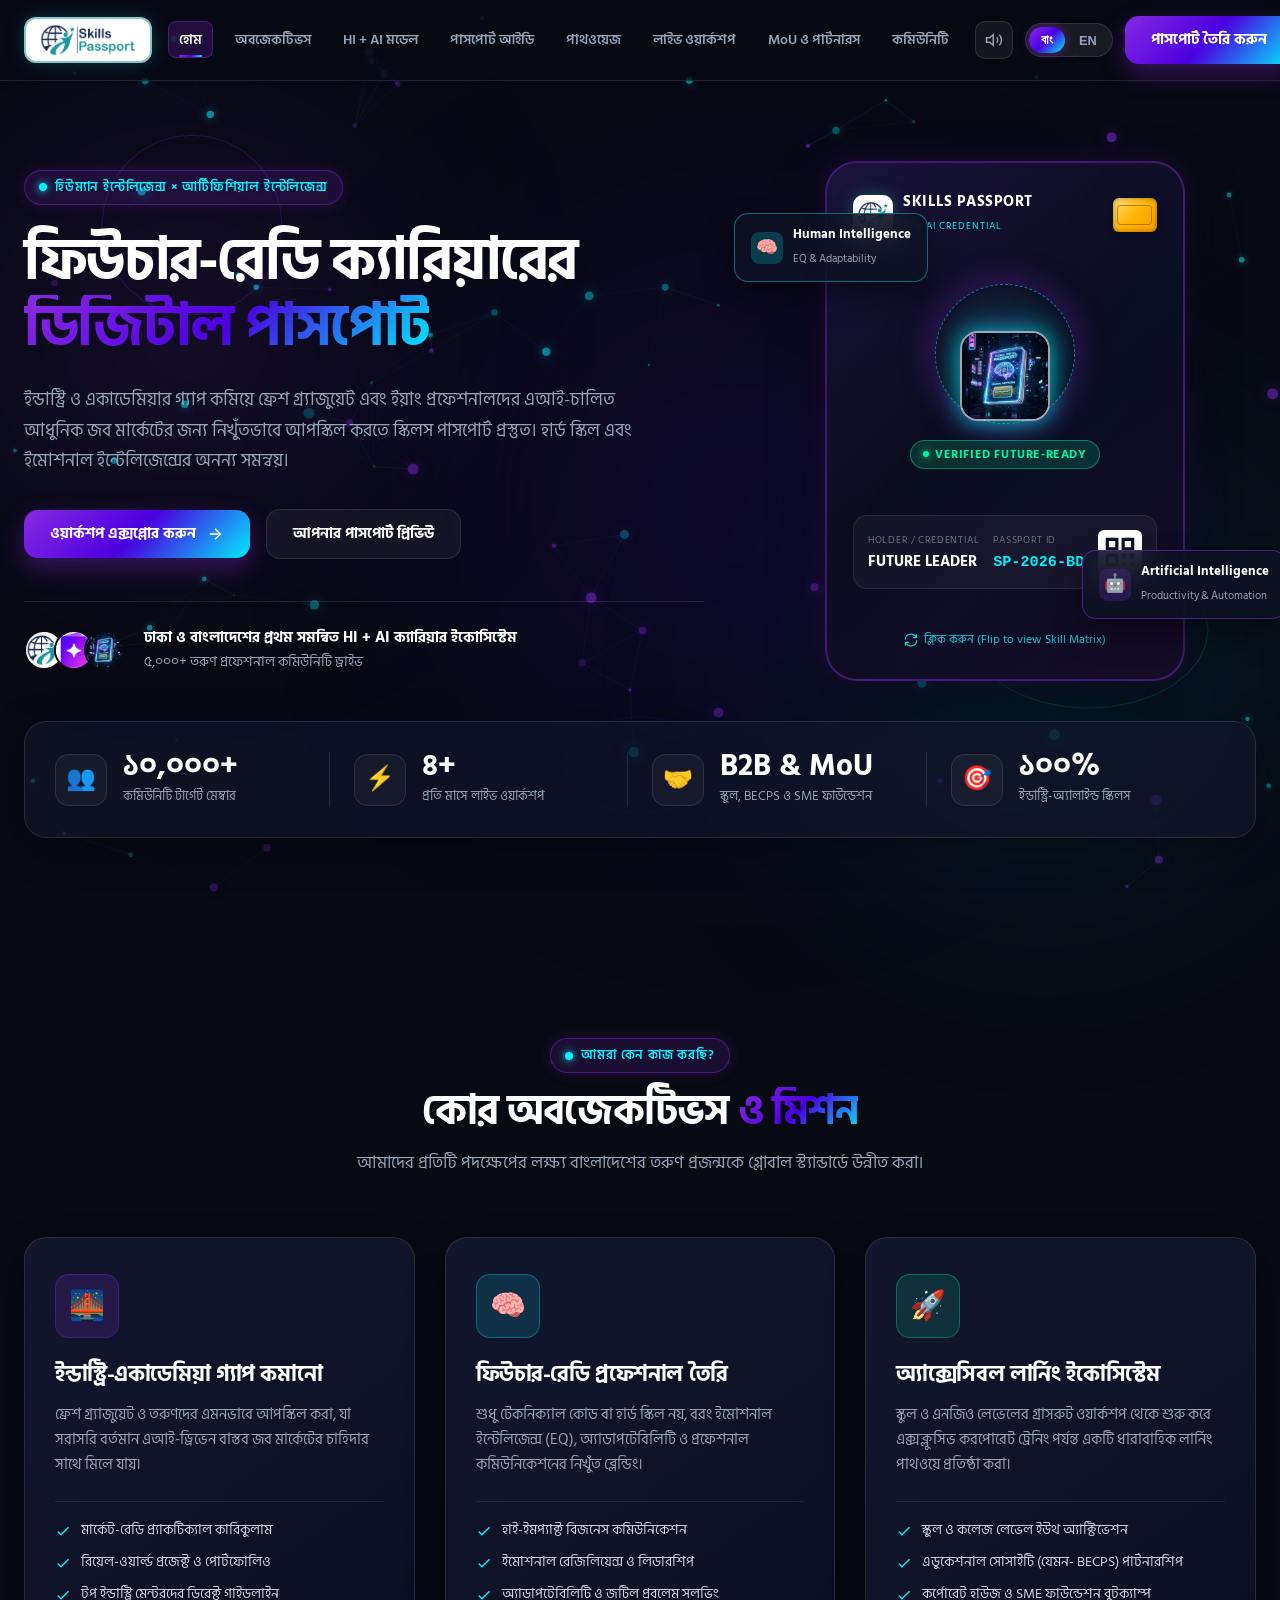
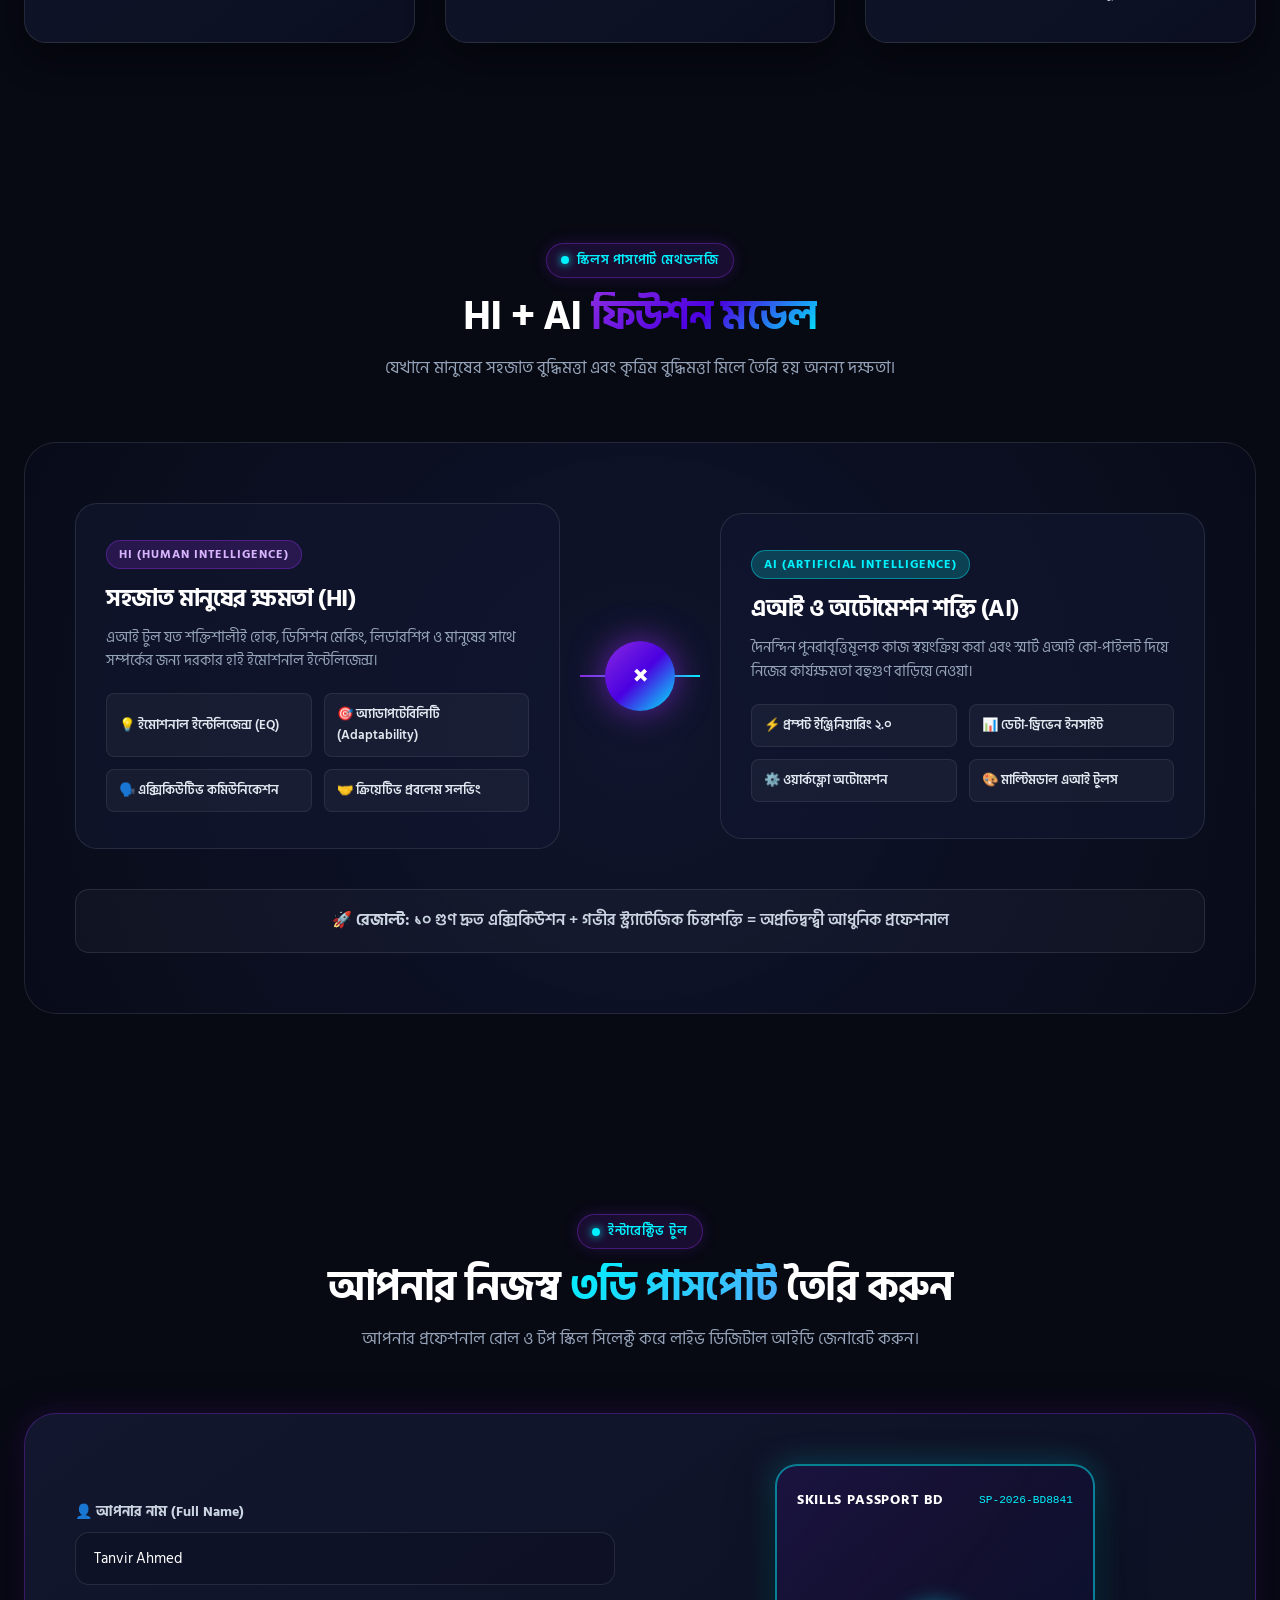
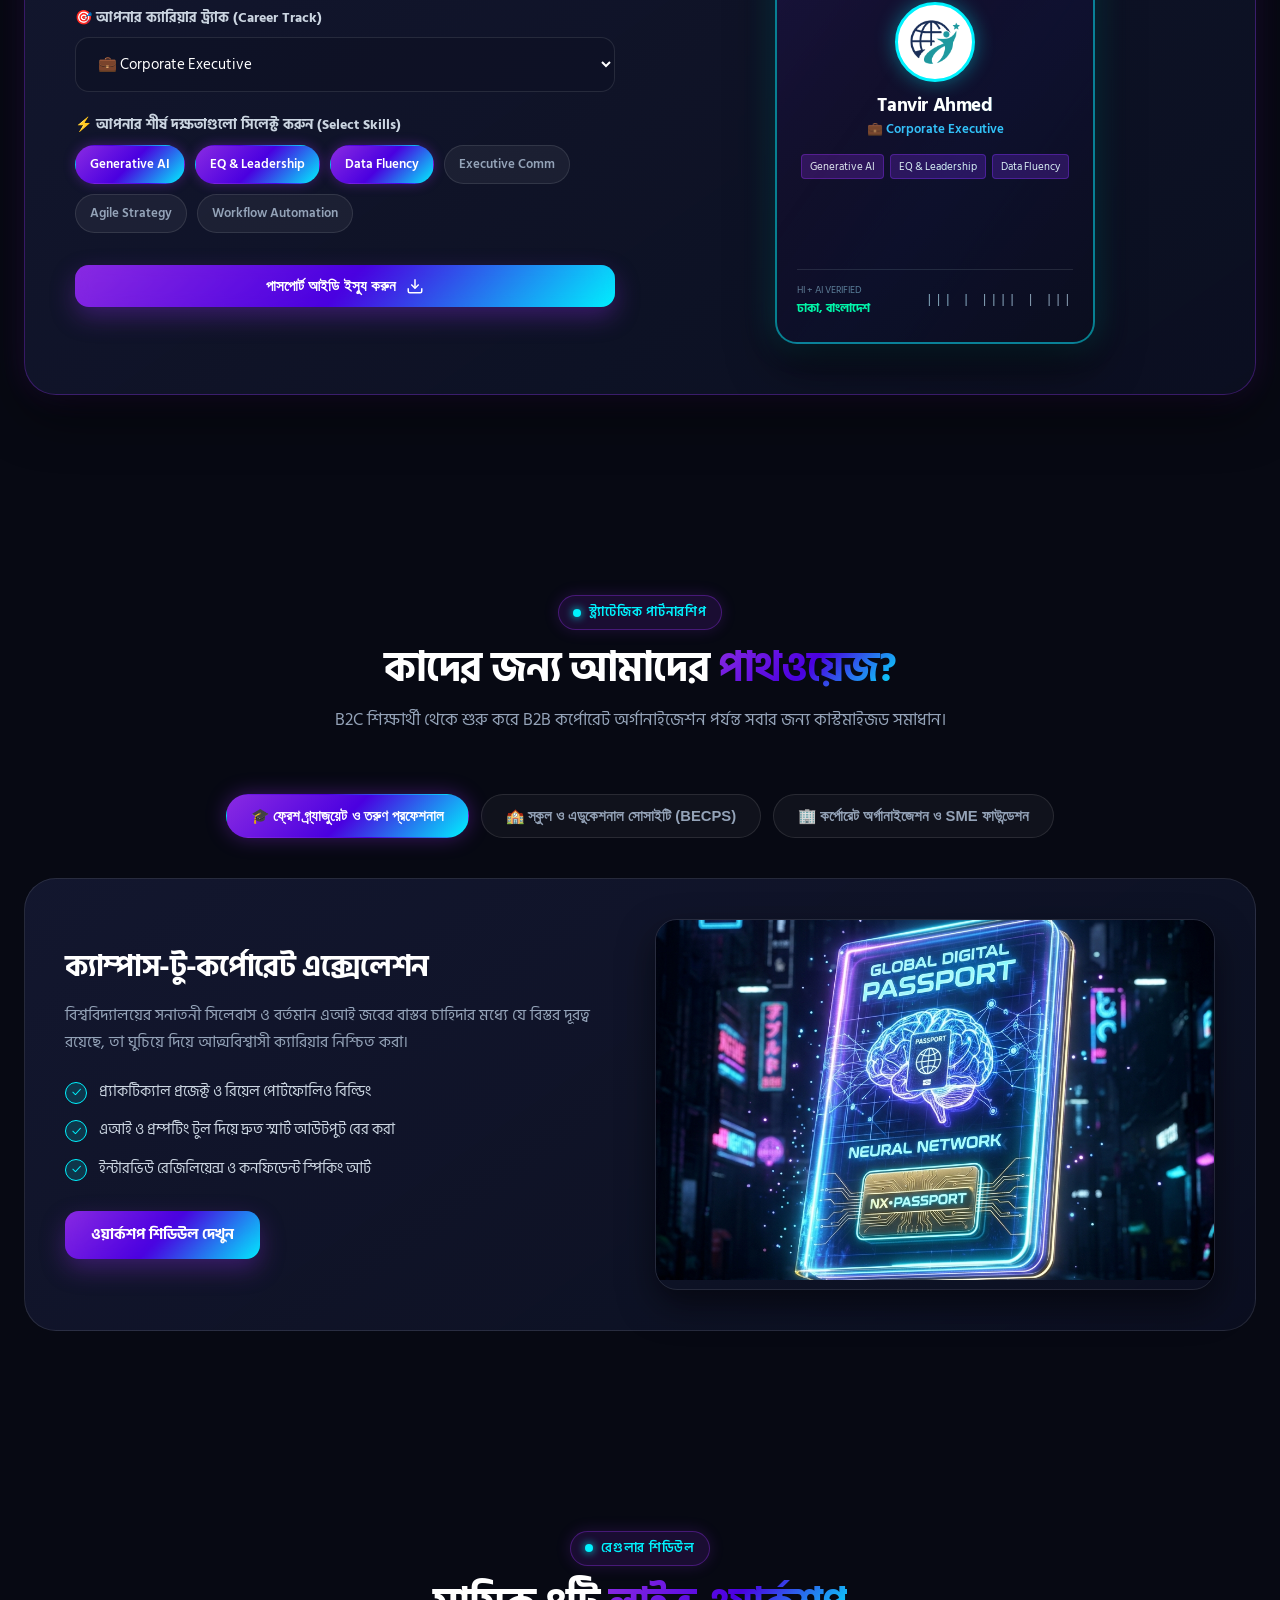
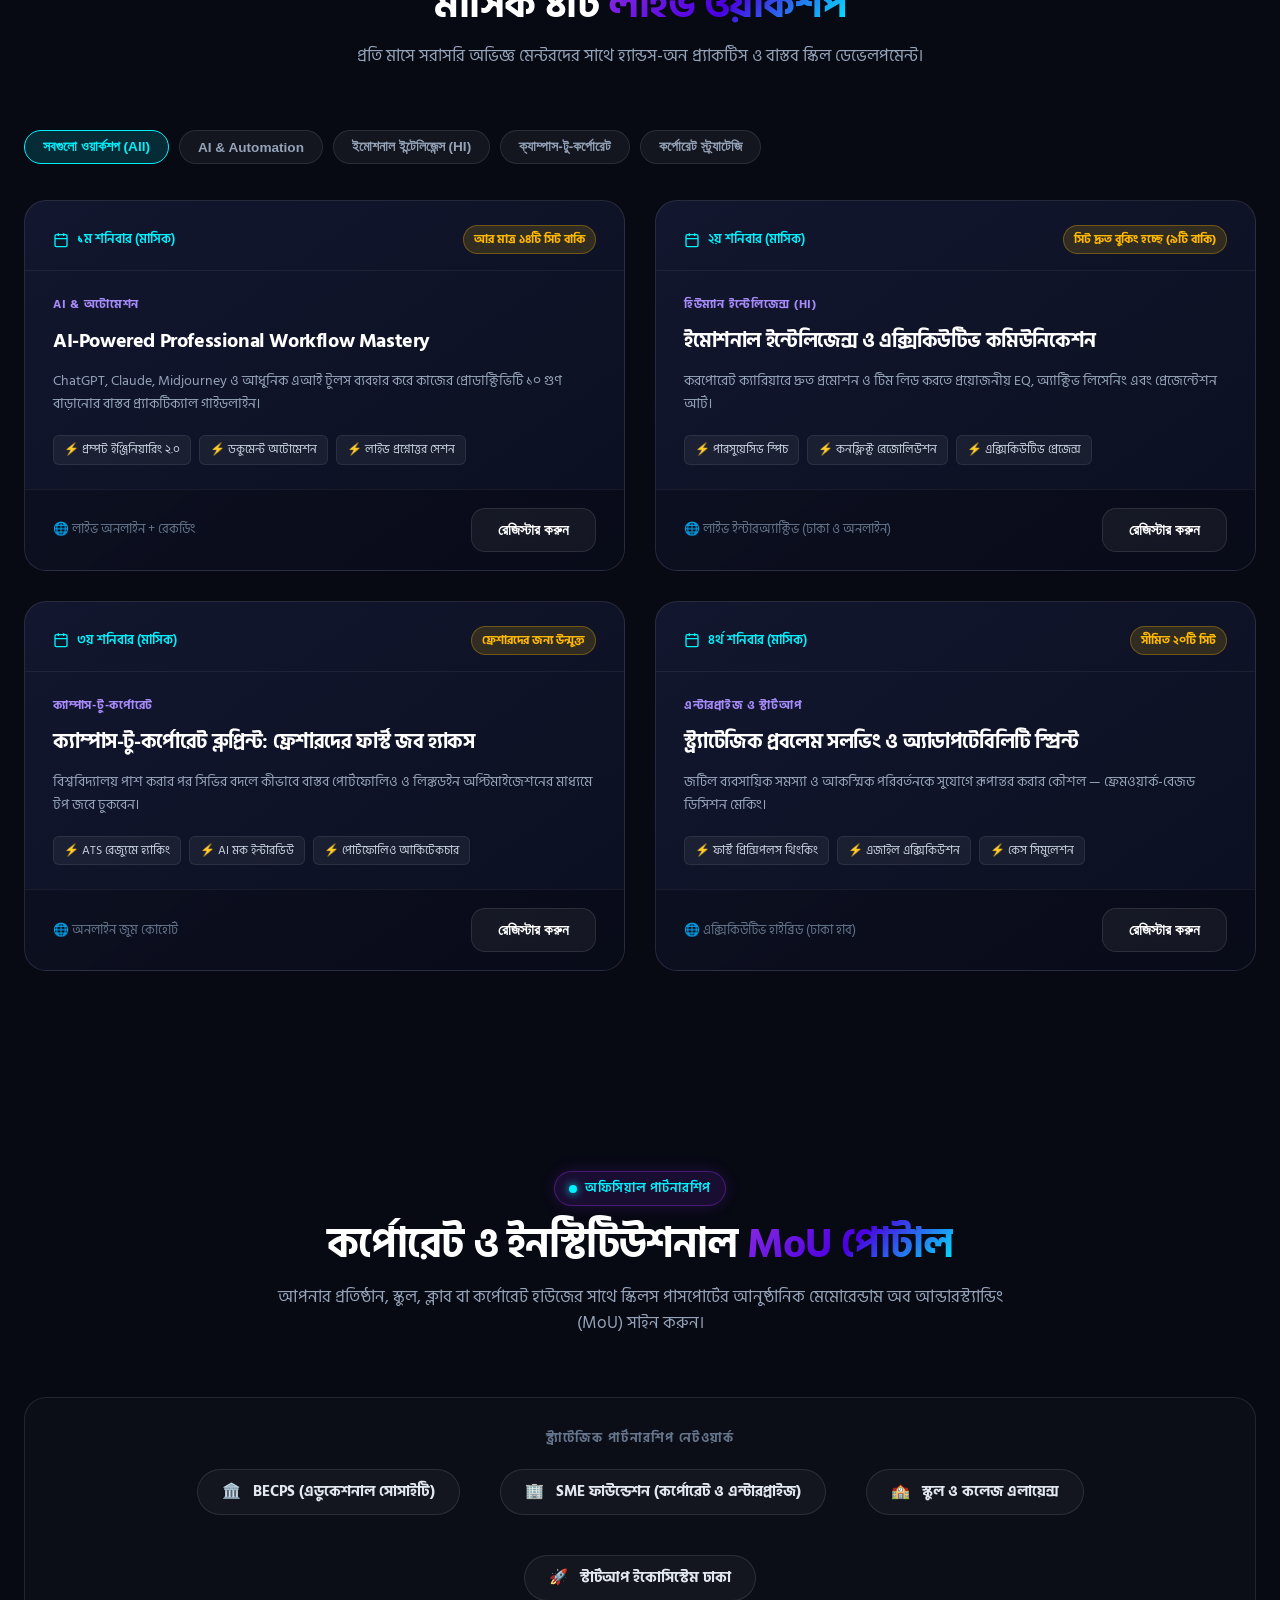
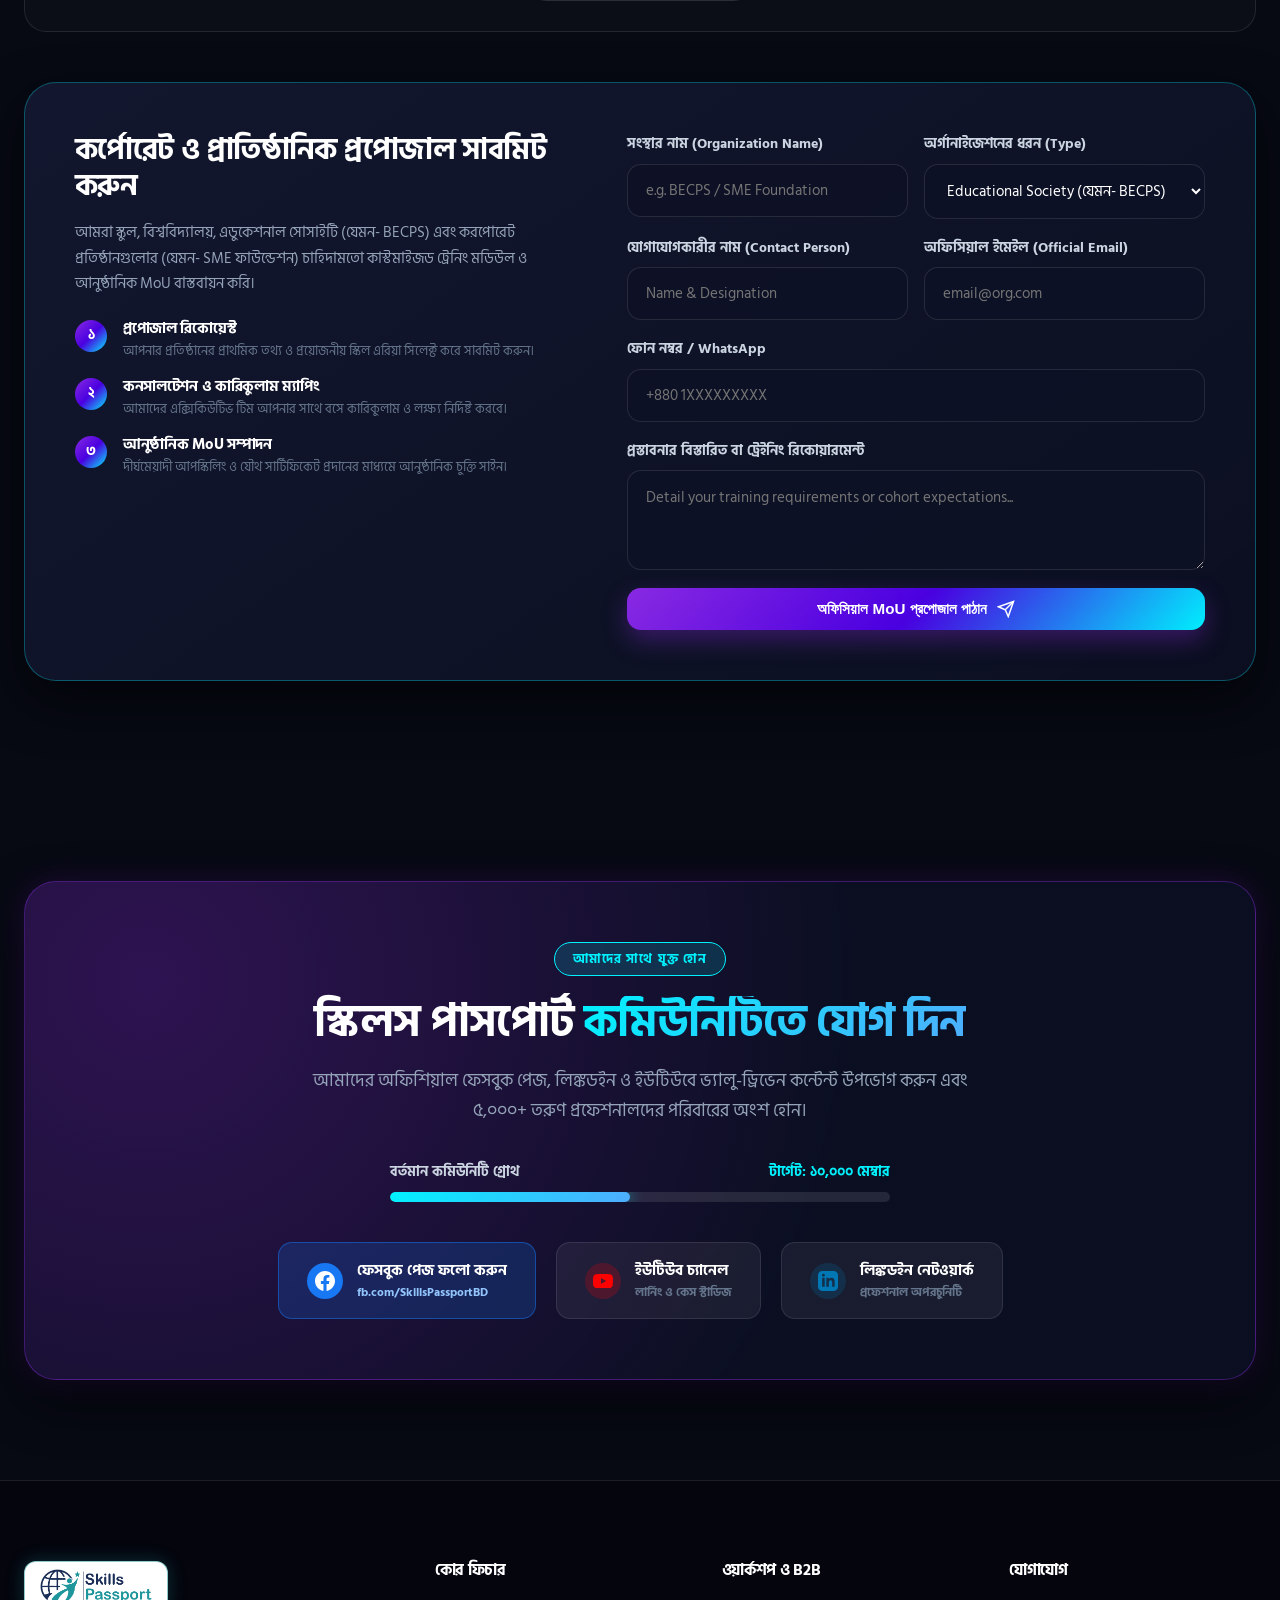
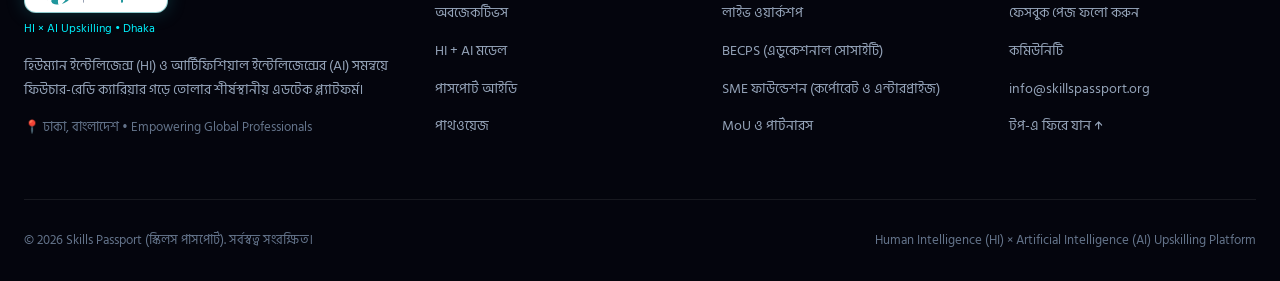
==== index.html @ 680da9a3 "Update official Skills Passport logo and complete EN/BN translations across all pages" ====
<!DOCTYPE html>
<html lang="bn" dir="ltr">
<head>
  <meta charset="UTF-8">
  <meta name="viewport" content="width=device-width, initial-scale=1.0">
  <meta http-equiv="X-UA-Compatible" content="ie=edge">

  <!-- SEO Meta Tags -->
  <title>Skills Passport | স্কিলস পাসপোর্ট — HI & AI Upskilling Platform Dhaka</title>
  <meta name="description" content="স্কিলস পাসপোর্ট (Skills Passport) — হিউম্যান ইন্টেলিজেন্স (HI) ও আর্টিফিশিয়াল ইন্টেলিজেন্সের (AI) সমন্বয়ে ফিউচার-রেডি ক্যারিয়ার গড়ার আধুনিক প্ল্যাটফর্ম। ইন্ডাস্ট্রি-একাডেমিয়া গ্যাপ দূরীকরণ, মাসিক ৪টি লাইভ ওয়ার্কশপ ও কর্পোরেট ট্রেনিং।">
  <meta name="keywords" content="Skills Passport, স্কিলস পাসপোর্ট, HI and AI Upskilling, Industry Academia Gap Bangladesh, Corporate Training Dhaka, BECPS, SME Foundation, Live Workshops Dhaka">
  <meta name="author" content="Skills Passport">
  <meta name="robots" content="index, follow">

  <!-- OpenGraph / Social Meta Tags -->
  <meta property="og:type" content="website">
  <meta property="og:title" content="Skills Passport | HI & AI Career Upskilling Platform">
  <meta property="og:description" content="ফিউচার-রেডি ক্যারিয়ারের ডিজিটাল পাসপোর্ট। হিউম্যান ইন্টেলিজেন্স ও এআই দক্ষতার নিখুঁত ব্লেন্ডিং।">
  <meta property="og:image" content="assets/skills_passport_hero.jpg">
  <meta property="og:url" content="https://www.facebook.com/SkillsPassportBD/">

  <!-- Twitter Meta -->
  <meta name="twitter:card" content="summary_large_image">
  <meta name="twitter:title" content="Skills Passport | HI & AI Upskilling Platform">
  <meta name="twitter:description" content="Bridging the Industry-Academia Gap in Dhaka with Human Intelligence & Artificial Intelligence.">
  <meta name="twitter:image" content="assets/skills_passport_hero.jpg">

  <!-- Favicon -->
  <link rel="icon" type="image/png" href="assets/logo-icon.png">

  <!-- Stylesheet -->
  <link rel="stylesheet" href="css/style.css">

  <!-- Schema.org JSON-LD -->
  <script type="application/ld+json">
  {
    "@context": "https://schema.org",
    "@type": "EducationalOrganization",
    "name": "Skills Passport",
    "alternateName": "স্কিলস পাসপোর্ট",
    "url": "https://www.facebook.com/SkillsPassportBD/",
    "logo": "assets/logo.png",
    "description": "Skills Passport is a premier platform in Dhaka for upskilling in HI (Human Intelligence) & AI (Artificial Intelligence) to bridge industry-academia gaps.",
    "address": {
      "@type": "PostalAddress",
      "addressLocality": "Dhaka",
      "addressCountry": "Bangladesh"
    },
    "sameAs": [
      "https://www.facebook.com/SkillsPassportBD/",
      "https://www.facebook.com/share/19V3SoLGBw/"
    ]
  }
  </script>
</head>
<body class="lang-bn">

  <!-- 3D Particle & Glow Background Layers -->
  <div id="bg-canvas-container"></div>
  <div class="ambient-glow ambient-glow-1"></div>
  <div class="ambient-glow ambient-glow-2"></div>
  <div class="ambient-glow ambient-glow-3"></div>

  <div class="content-wrapper">

    <!-- ===================================================================
         NAVIGATION BAR (OPTIMIZED & PROPORTIONED)
         =================================================================== -->
    <header class="navbar" id="main-nav">
      <div class="container nav-container">
        
        <!-- Brand Link -->
        <a href="index.html" class="brand-link" id="brand-logo-link">
          <img src="assets/logo.png" alt="Skills Passport Logo" class="brand-logo-img">
        </a>

        <!-- Desktop Nav Links -->
        <nav class="nav-links-wrapper">
          <ul class="nav-menu" id="nav-menu-links">
            <li><a href="index.html" class="current-page" data-i18n="nav_home">হোম</a></li>
            <li><a href="objectives.html" data-i18n="nav_objectives">অবজেকটিভস</a></li>
            <li><a href="framework.html" data-i18n="nav_framework">HI + AI মডেল</a></li>
            <li><a href="passport.html" data-i18n="nav_generator">পাসপোর্ট আইডি</a></li>
            <li><a href="pathways.html" data-i18n="nav_pathways">পাথওয়েজ</a></li>
            <li><a href="workshops.html" data-i18n="nav_workshops">লাইভ ওয়ার্কশপ</a></li>
            <li><a href="partnerships.html" data-i18n="nav_partners">MoU ও পার্টনারস</a></li>
            <li><a href="community.html" data-i18n="nav_community">কমিউনিটি</a></li>
          </ul>
        </nav>

        <!-- Nav Action Group -->
        <div class="nav-actions">
          
          <!-- Audio Sound FX Toggle -->
          <button class="icon-btn" id="sound-toggle-btn" title="Toggle Sound FX" aria-label="Toggle Sound FX">
            <svg width="18" height="18" viewBox="0 0 24 24" fill="none" stroke="currentColor" stroke-width="2">
              <polygon points="11 5 6 9 2 9 2 15 6 15 11 19 11 5"></polygon>
              <path d="M19.07 4.93a10 10 0 0 1 0 14.14M15.54 8.46a5 5 0 0 1 0 7.07"></path>
            </svg>
          </button>

          <!-- Language Selector -->
          <div class="lang-switch" role="group" aria-label="Language Selector">
            <button class="lang-btn active" data-lang="bn" id="lang-btn-bn">বাং</button>
            <button class="lang-btn" data-lang="en" id="lang-btn-en">EN</button>
          </div>

          <!-- Get Passport CTA -->
          <a href="passport.html" class="btn btn-primary btn-glow nav-cta-btn" data-i18n="nav_cta">পাসপোর্ট তৈরি করুন</a>

          <!-- Mobile Hamburger Toggle -->
          <button class="mobile-menu-btn" id="mobile-menu-btn" aria-label="Open Mobile Menu">
            <svg width="24" height="24" viewBox="0 0 24 24" fill="none" stroke="currentColor" stroke-width="2">
              <line x1="3" y1="12" x2="21" y2="12"></line>
              <line x1="3" y1="6" x2="21" y2="6"></line>
              <line x1="3" y1="18" x2="21" y2="18"></line>
            </svg>
          </button>
        </div>
      </div>
    </header>

    <!-- ===================================================================
         HERO SECTION WITH 3D INTERACTIVE PASSPORT
         =================================================================== -->
    <section class="hero-section" id="hero">
      <div class="container">
        <div class="hero-grid">
          
          <!-- Hero Left Content -->
          <div class="hero-content">
            <div class="hero-badge-wrap">
              <div class="badge-chip">
                <span class="pulse-dot"></span>
                <span data-i18n="hero_badge">হিউম্যান ইন্টেলিজেন্স × আর্টিফিশিয়াল ইন্টেলিজেন্স</span>
              </div>
            </div>

            <h1 class="hero-title" data-i18n="hero_title">
              ফিউচার-রেডি ক্যারিয়ারের <span class="gradient-text">ডিজিটাল পাসপোর্ট</span>
            </h1>

            <p class="hero-description" data-i18n="hero_desc">
              ইন্ডাস্ট্রি ও একাডেমিয়ার গ্যাপ কমিয়ে ফ্রেশ গ্র্যাজুয়েট এবং ইয়াং প্রফেশনালদের এআই-চালিত আধুনিক জব মার্কেটের জন্য নিখুঁতভাবে আপস্কিল করতে স্কিলস পাসপোর্ট প্রস্তুত। হার্ড স্কিল এবং ইমোশনাল ইন্টেলিজেন্সের অনন্য সমন্বয়।
            </p>

            <div class="hero-cta-group">
              <a href="workshops.html" class="btn btn-primary btn-glow">
                <span data-i18n="hero_btn_explore">ওয়ার্কশপ এক্সপ্লোর করুন</span>
                <svg width="18" height="18" viewBox="0 0 24 24" fill="none" stroke="currentColor" stroke-width="2">
                  <line x1="5" y1="12" x2="19" y2="12"></line>
                  <polyline points="12 5 19 12 12 19"></polyline>
                </svg>
              </a>

              <a href="passport.html" class="btn btn-secondary">
                <span data-i18n="hero_btn_pass">আপনার পাসপোর্ট প্রিভিউ</span>
              </a>
            </div>

            <div class="hero-social-proof">
              <div class="social-avatars">
                <img src="assets/logo.jpg" alt="Learner 1">
                <img src="assets/fb_profile.jpg" alt="Learner 2">
                <img src="assets/skills_passport_hero.jpg" alt="Learner 3">
              </div>
              <div class="social-proof-text">
                <strong data-i18n="hero_stats_label">ঢাকা ও বাংলাদেশের প্রথম সমন্বিত HI + AI ক্যারিয়ার ইকোসিস্টেম</strong>
                <span data-i18n="hero_stats_sub">৫,০০০+ তরুণ প্রফেশনাল কমিউনিটি ড্রাইভ</span>
              </div>
            </div>
          </div>

          <!-- Hero Right: Interactive 3D Holographic Passport Card -->
          <div class="hero-3d-scene">
            <div class="passport-card-3d-wrap" id="hero-passport-wrap" title="Click to Flip">
              <div class="passport-card-inner">
                
                <!-- Front Side -->
                <div class="passport-face passport-front">
                  <div class="card-glare"></div>

                  <!-- Passport Top Header -->
                  <div class="passport-header">
                    <div class="passport-emblem">
                      <div class="emblem-icon">
                        <img src="assets/logo-icon.png" alt="Skills Passport Emblem">
                      </div>
                      <div class="emblem-text">
                        <h4>SKILLS PASSPORT</h4>
                        <span>HI + AI CREDENTIAL</span>
                      </div>
                    </div>
                    <div class="passport-chip" title="Smart Integrated Chip"></div>
                  </div>

                  <!-- Center Hologram -->
                  <div class="passport-hologram-center">
                    <div class="hologram-orb"></div>
                    <img src="assets/skills_passport_hero.jpg" alt="3D Digital Passport Hologram" class="hologram-center-img">
                    <div class="passport-status-tag">
                      <span class="status-indicator"></span>
                      VERIFIED FUTURE-READY
                    </div>
                  </div>

                  <!-- Front Footer -->
                  <div class="passport-footer-front">
                    <div class="passport-user-row">
                      <div class="user-meta-field">
                        <span>HOLDER / CREDENTIAL</span>
                        <strong>FUTURE LEADER</strong>
                      </div>
                      <div class="user-meta-field">
                        <span>PASSPORT ID</span>
                        <strong style="color: var(--accent-cyan); font-family: monospace;">SP-2026-BD</strong>
                      </div>
                      <div class="passport-qr-code">
                        <svg viewBox="0 0 24 24" fill="#0c1024">
                          <path d="M3 3h8v8H3zm2 2v4h4V5zm8-2h8v8h-8zm2 2v4h4V5zM3 13h8v8H3zm2 2v4h4v-4zm13-2h3v3h-3zm-5 5h3v3h-3zm5 0h3v3h-3zm-5-5h3v3h-3z"/>
                        </svg>
                      </div>
                    </div>
                  </div>

                  <div class="flip-prompt">
                    <svg width="14" height="14" viewBox="0 0 24 24" fill="none" stroke="currentColor" stroke-width="2">
                      <path d="M21.5 2v6h-6M2.5 22v-6h6M2 11.5a10 10 0 0 1 18.8-4.3M22 12.5a10 10 0 0 1-18.8 4.2"/>
                    </svg>
                    <span data-i18n="hero_card_flip_prompt">ক্লিক করুন (Flip to view Skill Matrix)</span>
                  </div>
                </div>

                <!-- Back Side (Skill Matrix) -->
                <div class="passport-face passport-back">
                  <div class="card-glare"></div>

                  <div class="passport-back-header">
                    <h4>HI + AI COMPETENCY VERIFICATION</h4>
                    <p>Official Assessment & Readiness Score</p>
                  </div>

                  <div class="skills-matrix-list">
                    <div class="matrix-item">
                      <div class="matrix-info">
                        <span>Generative AI & Workflow Automation</span>
                        <span>98%</span>
                      </div>
                      <div class="matrix-bar">
                        <div class="matrix-fill" style="width: 98%;"></div>
                      </div>
                    </div>

                    <div class="matrix-item">
                      <div class="matrix-info">
                        <span>Emotional Intelligence (EQ) & Empathy</span>
                        <span>94%</span>
                      </div>
                      <div class="matrix-bar">
                        <div class="matrix-fill purple" style="width: 94%;"></div>
                      </div>
                    </div>

                    <div class="matrix-item">
                      <div class="matrix-info">
                        <span>Strategic Business Communication</span>
                        <span>96%</span>
                      </div>
                      <div class="matrix-bar">
                        <div class="matrix-fill" style="width: 96%;"></div>
                      </div>
                    </div>

                    <div class="matrix-item">
                      <div class="matrix-info">
                        <span>Rapid Adaptability & Problem Solving</span>
                        <span>92%</span>
                      </div>
                      <div class="matrix-bar">
                        <div class="matrix-fill gold" style="width: 92%;"></div>
                      </div>
                    </div>
                  </div>

                  <div class="passport-back-footer">
                    <p>Verified by Skills Passport Council • Dhaka, BD</p>
                    <p style="color: var(--accent-cyan); margin-top: 4px;">Click anywhere to flip back</p>
                  </div>
                </div>

              </div>
            </div>

            <!-- Floating 3D Micro-Badges -->
            <div class="floating-3d-badge badge-top-left">
              <div class="badge-icon-wrap badge-icon-cyan">🧠</div>
              <div class="badge-text-wrap">
                <strong>Human Intelligence</strong>
                <span>EQ & Adaptability</span>
              </div>
            </div>

            <div class="floating-3d-badge badge-bottom-right">
              <div class="badge-icon-wrap badge-icon-purple">🤖</div>
              <div class="badge-text-wrap">
                <strong>Artificial Intelligence</strong>
                <span>Productivity & Automation</span>
              </div>
            </div>
          </div>

        </div>

        <!-- Metrics Ribbon -->
        <div class="metrics-ribbon">
          <div class="metrics-grid">
            <div class="metric-item">
              <div class="metric-icon-box">👥</div>
              <div class="metric-info-box">
                <div class="metric-num" data-i18n="metric_community">১০,০০০+</div>
                <div class="metric-label" data-i18n="metric_community_label">কমিউনিটি টার্গেট মেম্বার</div>
              </div>
            </div>

            <div class="metric-item">
              <div class="metric-icon-box">⚡</div>
              <div class="metric-info-box">
                <div class="metric-num" data-i18n="metric_workshops">৪+</div>
                <div class="metric-label" data-i18n="metric_workshops_label">প্রতি মাসে লাইভ ওয়ার্কশপ</div>
              </div>
            </div>

            <div class="metric-item">
              <div class="metric-icon-box">🤝</div>
              <div class="metric-info-box">
                <div class="metric-num" data-i18n="metric_partners">B2B & MoU</div>
                <div class="metric-label" data-i18n="metric_partners_label">স্কুল, BECPS ও SME ফাউন্ডেশন</div>
              </div>
            </div>

            <div class="metric-item">
              <div class="metric-icon-box">🎯</div>
              <div class="metric-info-box">
                <div class="metric-num" data-i18n="metric_blend">১০০%</div>
                <div class="metric-label" data-i18n="metric_blend_label">ইন্ডাস্ট্রি-অ্যালাইন্ড স্কিলস</div>
              </div>
            </div>
          </div>
        </div>

      </div>
    </section>

    <!-- ===================================================================
         CORE OBJECTIVES (কোর অবজেকটিভস - 3D CARDS)
         =================================================================== -->
    <section class="section-padding" id="objectives">
      <div class="container">
        
        <div class="section-head">
          <div class="badge-chip">
            <span class="pulse-dot"></span>
            <span data-i18n="obj_badge">আমরা কেন কাজ করছি?</span>
          </div>
          <h2 class="section-title" data-i18n="obj_title">
            কোর অবজেকটিভস <span class="gradient-text">ও মিশন</span>
          </h2>
          <p class="section-subtitle" data-i18n="obj_subtitle">
            আমাদের প্রতিটি পদক্ষেপের লক্ষ্য বাংলাদেশের তরুণ প্রজন্মকে গ্লোবাল স্ট্যান্ডার্ডে উন্নীত করা।
          </p>
        </div>

        <div class="objectives-grid">
          
          <!-- Pillar 1 -->
          <div class="objective-card-3d">
            <div class="card-tilt-inner">
              <div>
                <div class="obj-icon-wrap">🌉</div>
                <h3 class="obj-title" data-i18n="obj_1_title">ইন্ডাস্ট্রি-একাডেমিয়া গ্যাপ কমানো</h3>
                <p class="obj-desc" data-i18n="obj_1_desc">
                  ফ্রেশ গ্র্যাজুয়েট ও তরুণদের এমনভাবে আপস্কিল করা, যা সরাসরি বর্তমান এআই-ড্রিভেন বাস্তব জব মার্কেটের চাহিদার সাথে মিলে যায়।
                </p>
              </div>

              <ul class="obj-feature-list">
                <li>
                  <svg viewBox="0 0 24 24"><path d="M9 16.17L4.83 12l-1.42 1.41L9 19 21 7l-1.41-1.41z"/></svg>
                  <span data-i18n="obj_1_f1">মার্কেট-রেডি প্র্যাকটিক্যাল কারিকুলাম</span>
                </li>
                <li>
                  <svg viewBox="0 0 24 24"><path d="M9 16.17L4.83 12l-1.42 1.41L9 19 21 7l-1.41-1.41z"/></svg>
                  <span data-i18n="obj_1_f2">রিয়েল-ওয়ার্ল্ড প্রজেক্ট ও পোর্টফোলিও</span>
                </li>
                <li>
                  <svg viewBox="0 0 24 24"><path d="M9 16.17L4.83 12l-1.42 1.41L9 19 21 7l-1.41-1.41z"/></svg>
                  <span data-i18n="obj_1_f3">টপ ইন্ডাস্ট্রি মেন্টরদের ডিরেক্ট গাইডলাইন</span>
                </li>
              </ul>
            </div>
          </div>

          <!-- Pillar 2 -->
          <div class="objective-card-3d">
            <div class="card-tilt-inner">
              <div>
                <div class="obj-icon-wrap">🧠</div>
                <h3 class="obj-title" data-i18n="obj_2_title">ফিউচার-রেডি প্রফেশনাল তৈরি</h3>
                <p class="obj-desc" data-i18n="obj_2_desc">
                  শুধু টেকনিক্যাল কোড বা হার্ড স্কিল নয়, বরং ইমোশনাল ইন্টেলিজেন্স (EQ), অ্যাডাপটেবিলিটি ও প্রফেশনাল কমিউনিকেশনের নিখুঁত ব্লেন্ডিং।
                </p>
              </div>

              <ul class="obj-feature-list">
                <li>
                  <svg viewBox="0 0 24 24"><path d="M9 16.17L4.83 12l-1.42 1.41L9 19 21 7l-1.41-1.41z"/></svg>
                  <span data-i18n="obj_2_f1">হাই-ইমপ্যাক্ট বিজনেস কমিউনিকেশন</span>
                </li>
                <li>
                  <svg viewBox="0 0 24 24"><path d="M9 16.17L4.83 12l-1.42 1.41L9 19 21 7l-1.41-1.41z"/></svg>
                  <span data-i18n="obj_2_f2">ইমোশনাল রেজিলিয়েন্স ও লিডারশিপ</span>
                </li>
                <li>
                  <svg viewBox="0 0 24 24"><path d="M9 16.17L4.83 12l-1.42 1.41L9 19 21 7l-1.41-1.41z"/></svg>
                  <span data-i18n="obj_2_f3">অ্যাডাপটেবিলিটি ও জটিল প্রবলেম সলভিং</span>
                </li>
              </ul>
            </div>
          </div>

          <!-- Pillar 3 -->
          <div class="objective-card-3d">
            <div class="card-tilt-inner">
              <div>
                <div class="obj-icon-wrap">🚀</div>
                <h3 class="obj-title" data-i18n="obj_3_title">অ্যাক্সেসিবল লার্নিং ইকোসিস্টেম</h3>
                <p class="obj-desc" data-i18n="obj_3_desc">
                  স্কুল ও এনজিও লেভেলের গ্রাসরুট ওয়ার্কশপ থেকে শুরু করে এক্সক্লুসিভ করপোরেট ট্রেনিং পর্যন্ত একটি ধারাবাহিক লার্নিং পাথওয়ে প্রতিষ্ঠা করা।
                </p>
              </div>

              <ul class="obj-feature-list">
                <li>
                  <svg viewBox="0 0 24 24"><path d="M9 16.17L4.83 12l-1.42 1.41L9 19 21 7l-1.41-1.41z"/></svg>
                  <span data-i18n="obj_3_f1">স্কুল ও কলেজ লেভেল ইউথ অ্যাক্টিভেশন</span>
                </li>
                <li>
                  <svg viewBox="0 0 24 24"><path d="M9 16.17L4.83 12l-1.42 1.41L9 19 21 7l-1.41-1.41z"/></svg>
                  <span data-i18n="obj_3_f2">এডুকেশনাল সোসাইটি (যেমন- BECPS) পার্টনারশিপ</span>
                </li>
                <li>
                  <svg viewBox="0 0 24 24"><path d="M9 16.17L4.83 12l-1.42 1.41L9 19 21 7l-1.41-1.41z"/></svg>
                  <span data-i18n="obj_3_f3">কর্পোরেট হাউজ ও SME ফাউন্ডেশন বুটক্যাম্প</span>
                </li>
              </ul>
            </div>
          </div>

        </div>

      </div>
    </section>

    <!-- ===================================================================
         HI + AI FUSION FRAMEWORK
         =================================================================== -->
    <section class="section-padding" id="framework">
      <div class="container">
        
        <div class="section-head">
          <div class="badge-chip">
            <span class="pulse-dot"></span>
            <span data-i18n="frame_badge">স্কিলস পাসপোর্ট মেথডলজি</span>
          </div>
          <h2 class="section-title" data-i18n="frame_title">
            HI + AI <span class="gradient-text">ফিউশন মডেল</span>
          </h2>
          <p class="section-subtitle" data-i18n="frame_desc">
            যেখানে মানুষের সহজাত বুদ্ধিমত্তা এবং কৃত্রিম বুদ্ধিমত্তা মিলে তৈরি হয় অনন্য দক্ষতা।
          </p>
        </div>

        <div class="framework-container">
          <div class="framework-grid">
            
            <!-- Left: Human Intelligence (HI) -->
            <div class="fusion-pillar-card">
              <span class="pillar-badge badge-hi">HI (Human Intelligence)</span>
              <h3 class="pillar-title" data-i18n="frame_hi_title">সহজাত মানুষের ক্ষমতা (HI)</h3>
              <p class="pillar-desc" data-i18n="frame_hi_desc">
                এআই টুল যত শক্তিশালীই হোক, ডিসিশন মেকিং, লিডারশিপ ও মানুষের সাথে সম্পর্কের জন্য দরকার হাই ইমোশনাল ইন্টেলিজেন্স।
              </p>
              <div class="pillar-skills-grid">
                <div class="pillar-skill-tag" data-i18n="frame_hi_s1">💡 ইমোশনাল ইন্টেলিজেন্স (EQ)</div>
                <div class="pillar-skill-tag" data-i18n="frame_hi_s2">🎯 অ্যাডাপটেবিলিটি (Adaptability)</div>
                <div class="pillar-skill-tag" data-i18n="frame_hi_s3">🗣️ এক্সিকিউটিভ কমিউনিকেশন</div>
                <div class="pillar-skill-tag" data-i18n="frame_hi_s4">🤝 ক্রিয়েটিভ প্রবলেম সলভিং</div>
              </div>
            </div>

            <!-- Middle: Multiplication Fusion -->
            <div class="fusion-middle-connector">
              <div class="fusion-connector-line"></div>
              <div class="fusion-multiply-symbol">×</div>
            </div>

            <!-- Right: Artificial Intelligence (AI) -->
            <div class="fusion-pillar-card">
              <span class="pillar-badge badge-ai">AI (Artificial Intelligence)</span>
              <h3 class="pillar-title" data-i18n="frame_ai_title">এআই ও অটোমেশন শক্তি (AI)</h3>
              <p class="pillar-desc" data-i18n="frame_ai_desc">
                দৈনন্দিন পুনরাবৃত্তিমূলক কাজ স্বয়ংক্রিয় করা এবং স্মার্ট এআই কো-পাইলট দিয়ে নিজের কার্যক্ষমতা বহুগুণ বাড়িয়ে নেওয়া।
              </p>
              <div class="pillar-skills-grid">
                <div class="pillar-skill-tag" data-i18n="frame_ai_s1">⚡ প্রম্পট ইঞ্জিনিয়ারিং ২.০</div>
                <div class="pillar-skill-tag" data-i18n="frame_ai_s2">📊 ডেটা-ড্রিভেন ইনসাইট</div>
                <div class="pillar-skill-tag" data-i18n="frame_ai_s3">⚙️ ওয়ার্কফ্লো অটোমেশন</div>
                <div class="pillar-skill-tag" data-i18n="frame_ai_s4">🎨 মাল্টিমডাল এআই টুলস</div>
              </div>
            </div>

          </div>

          <div class="fusion-tagline-bar">
            <span data-i18n="frame_result_bar">🚀 <strong>রেজাল্ট:</strong> ১০ গুণ দ্রুত এক্সিকিউশন + গভীর স্ট্র্যাটেজিক চিন্তাশক্তি = অপ্রতিদ্বন্দ্বী আধুনিক প্রফেশনাল</span>
          </div>
        </div>

      </div>
    </section>

    <!-- ===================================================================
         INTERACTIVE 3D SKILLS PASSPORT GENERATOR
         =================================================================== -->
    <section class="section-padding generator-section" id="generator">
      <div class="container">
        
        <div class="section-head">
          <div class="badge-chip">
            <span class="pulse-dot"></span>
            <span data-i18n="gen_badge">ইন্টারেক্টিভ টুল</span>
          </div>
          <h2 class="section-title" data-i18n="gen_title">
            আপনার নিজস্ব <span class="cyan-gradient-text">৩ডি পাসপোর্ট</span> তৈরি করুন
          </h2>
          <p class="section-subtitle" data-i18n="gen_subtitle">
            আপনার প্রফেশনাল রোল ও টপ স্কিল সিলেক্ট করে লাইভ ডিজিটাল আইডি জেনারেট করুন।
          </p>
        </div>

        <div class="generator-box">
          <div class="generator-grid">
            
            <!-- Controls Side -->
            <div class="generator-form-side">
              <div class="form-group">
                <label for="gen-name-input" data-i18n="gen_label_name">👤 আপনার নাম (Full Name)</label>
                <input type="text" id="gen-name-input" class="form-input" placeholder="e.g. Tanvir Ahmed" value="Tanvir Ahmed">
              </div>

              <div class="form-group">
                <label for="gen-track-select" data-i18n="gen_label_track">🎯 আপনার ক্যারিয়ার ট্র্যাক (Career Track)</label>
                <select id="gen-track-select" class="form-select">
                  <option value="fresher">🎓 Fresh Graduate & Job Seeker</option>
                  <option value="tech">💻 AI & Tech Professional</option>
                  <option value="corporate" selected>💼 Corporate Executive</option>
                  <option value="innovator">🚀 Student Innovator / Entrepreneur</option>
                </select>
              </div>

              <div class="form-group">
                <label data-i18n="gen_label_skills">⚡ আপনার শীর্ষ দক্ষতাগুলো সিলেক্ট করুন (Select Skills)</label>
                <div class="skills-pill-selector">
                  <span class="skill-toggle-chip active" data-skill="Generative AI">Generative AI</span>
                  <span class="skill-toggle-chip active" data-skill="EQ & Leadership">EQ & Leadership</span>
                  <span class="skill-toggle-chip active" data-skill="Data Fluency">Data Fluency</span>
                  <span class="skill-toggle-chip" data-skill="Executive Comm">Executive Comm</span>
                  <span class="skill-toggle-chip" data-skill="Agile Strategy">Agile Strategy</span>
                  <span class="skill-toggle-chip" data-skill="Workflow Automation">Workflow Automation</span>
                </div>
              </div>

              <button class="btn btn-primary btn-glow" id="gen-download-btn" style="margin-top: 10px;">
                <span data-i18n="gen_btn_issue">পাসপোর্ট আইডি ইস্যু করুন</span>
                <svg width="18" height="18" viewBox="0 0 24 24" fill="none" stroke="currentColor" stroke-width="2">
                  <path d="M21 15v4a2 2 0 0 1-2 2H5a2 2 0 0 1-2-2v-4"></path>
                  <polyline points="7 10 12 15 17 10"></polyline>
                  <line x1="12" y1="15" x2="12" y2="3"></line>
                </svg>
              </button>
            </div>

            <!-- Live 3D Card Preview -->
            <div class="generator-preview-side">
              <div class="generated-passport-card" id="generated-passport-card">
                <div class="card-glare"></div>
                
                <div class="gen-card-header">
                  <span class="gen-card-title">SKILLS PASSPORT BD</span>
                  <span class="gen-card-id" id="gen-card-id">SP-2026-BD8841</span>
                </div>

                <div class="gen-card-body">
                  <div class="gen-user-avatar" style="background: #ffffff; padding: 10px;">
                    <img src="assets/logo-icon.png" alt="Skills Passport" style="width: 100%; height: 100%; object-fit: contain;">
                  </div>
                  <h4 class="gen-user-name" id="gen-card-name">Tanvir Ahmed</h4>
                  <p class="gen-user-role" id="gen-card-role">Corporate Executive</p>
                  
                  <div class="gen-skills-list" id="gen-skills-container">
                    <span class="gen-skill-tag">Generative AI</span>
                    <span class="gen-skill-tag">EQ & Leadership</span>
                    <span class="gen-skill-tag">Data Fluency</span>
                  </div>
                </div>

                <div class="gen-card-footer">
                  <div class="gen-status-box">
                    <span>HI + AI VERIFIED</span>
                    <strong data-i18n="gen_card_location">ঢাকা, বাংলাদেশ</strong>
                  </div>
                  <div class="gen-barcode-box">||| | |||| | |||</div>
                </div>
              </div>
            </div>

          </div>
        </div>

      </div>
    </section>

    <!-- ===================================================================
         STRATEGIC PATHWAYS (B2B & B2C)
         =================================================================== -->
    <section class="section-padding" id="pathways">
      <div class="container">
        
        <div class="section-head">
          <div class="badge-chip">
            <span class="pulse-dot"></span>
            <span data-i18n="path_badge">স্ট্র্যাটেজিক পার্টনারশিপ</span>
          </div>
          <h2 class="section-title" data-i18n="path_title">
            কাদের জন্য আমাদের <span class="gradient-text">পাথওয়েজ?</span>
          </h2>
          <p class="section-subtitle" data-i18n="path_subtitle">
            B2C শিক্ষার্থী থেকে শুরু করে B2B কর্পোরেট অর্গানাইজেশন পর্যন্ত সবার জন্য কাস্টমাইজড সমাধান।
          </p>
        </div>

        <!-- Pathway Nav Tabs -->
        <div class="pathways-tabs-nav">
          <button class="path-tab-btn active" data-target="tab-students" data-i18n="path_tab_1">🎓 ফ্রেশ গ্র্যাজুয়েট ও তরুণ প্রফেশনাল</button>
          <button class="path-tab-btn" data-target="tab-institutions" data-i18n="path_tab_2">🏫 স্কুল ও এডুকেশনাল সোসাইটি (BECPS)</button>
          <button class="path-tab-btn" data-target="tab-corporates" data-i18n="path_tab_3">🏢 কর্পোরেট অর্গানাইজেশন ও SME ফাউন্ডেশন</button>
        </div>

        <!-- Tab 1: Fresh Grads & Students -->
        <div class="pathway-content-pane active" id="tab-students">
          <div class="pathway-card-grid">
            <div class="pathway-info-col">
              <h3 data-i18n="path_1_title">ক্যাম্পাস-টু-কর্পোরেট এক্সেলেশন</h3>
              <p data-i18n="path_1_desc">
                বিশ্ববিদ্যালয়ের সনাতনী সিলেবাস ও বর্তমান এআই জবের বাস্তব চাহিদার মধ্যে যে বিস্তর দূরত্ব রয়েছে, তা ঘুচিয়ে দিয়ে আত্মবিশ্বাসী ক্যারিয়ার নিশ্চিত করা।
              </p>
              <ul class="pathway-benefits-list">
                <li>
                  <span class="benefit-bullet-icon">✓</span>
                  <span data-i18n="path_1_b1">প্র্যাকটিক্যাল প্রজেক্ট ও রিয়েল পোর্টফোলিও বিল্ডিং</span>
                </li>
                <li>
                  <span class="benefit-bullet-icon">✓</span>
                  <span data-i18n="path_1_b2">এআই ও প্রম্পটিং টুল দিয়ে দ্রুত স্মার্ট আউটপুট বের করা</span>
                </li>
                <li>
                  <span class="benefit-bullet-icon">✓</span>
                  <span data-i18n="path_1_b3">ইন্টারভিউ রেজিলিয়েন্স ও কনফিডেন্ট স্পিকিং আর্ট</span>
                </li>
              </ul>
              <a href="#workshops" class="btn btn-primary btn-glow" data-i18n="path_1_btn">ওয়ার্কশপ শিডিউল দেখুন</a>
            </div>
            <div class="pathway-visual-col">
              <img src="assets/skills_passport_hero.jpg" alt="Student to Professional Accelerator">
            </div>
          </div>
        </div>

        <!-- Tab 2: Schools & Educational Societies (BECPS) -->
        <div class="pathway-content-pane" id="tab-institutions">
          <div class="pathway-card-grid">
            <div class="pathway-info-col">
              <h3 data-i18n="path_2_title">স্কুল ও সোসাইটি লেভেল পার্টনারশিপ (MoU)</h3>
              <p data-i18n="path_2_desc">
                বিভিন্ন নামকরা স্কুল, কলেজ এবং এডুকেশনাল সোসাইটি (যেমন- BECPS) এর সাথে আনুষ্ঠানিক মেমোরেন্ডাম অব আন্ডারস্ট্যান্ডিং (MoU) স্বাক্ষরের মাধ্যমে তরুণদের শুরু থেকেই ফিউচার-রেডি করা।
              </p>
              <ul class="pathway-benefits-list">
                <li>
                  <span class="benefit-bullet-icon">✓</span>
                  <span data-i18n="path_2_b1">ক্যাম্পাস-ওয়াইড হ্যান্ডস-অন এআই ও স্কিলস বুটক্যাম্প</span>
                </li>
                <li>
                  <span class="benefit-bullet-icon">✓</span>
                  <span data-i18n="path_2_b2">স্টুডেন্ট লিডারশিপ ও এডুকেশনাল সোসাইটি এনগেজমেন্ট</span>
                </li>
                <li>
                  <span class="benefit-bullet-icon">✓</span>
                  <span data-i18n="path_2_b3">স্কুল টু কর্পোরেট ক্যারিয়ার রোডম্যাপ সেমিনার</span>
                </li>
              </ul>
              <a href="#partnerships" class="btn btn-primary btn-glow" data-i18n="path_2_btn">MoU পার্টনারশিপ প্রপোজাল দিন</a>
            </div>
            <div class="pathway-visual-col">
              <img src="assets/skills_passport_workshop.jpg" alt="BECPS and Educational Societies Partnership">
            </div>
          </div>
        </div>

        <!-- Tab 3: Corporate & SME Foundation -->
        <div class="pathway-content-pane" id="tab-corporates">
          <div class="pathway-card-grid">
            <div class="pathway-info-col">
              <h3 data-i18n="path_3_title">কর্পোরেট ট্রেইনিং লিডারশিপ ও SME বুটক্যাম্প</h3>
              <p data-i18n="path_3_desc">
                দেশের শীর্ষস্থানীয় করপোরেট হাউজ, স্টার্টআপ এবং প্রতিষ্ঠানগুলোর (যেমন- SME ফাউন্ডেশন) সাথে ট্রেনিং ও মেন্টরশিপ পার্টনার হিসেবে কাজ করে উৎপাদনশীলতা বৃদ্ধি করা।
              </p>
              <ul class="pathway-benefits-list">
                <li>
                  <span class="benefit-bullet-icon">✓</span>
                  <span data-i18n="path_3_b1">কর্পোরেট ওয়ার্কফ্লোতে এআই টুলস ইন্টিগ্রেশন ট্রেইনিং</span>
                </li>
                <li>
                  <span class="benefit-bullet-icon">✓</span>
                  <span data-i18n="path_3_b2">এক্সিকিউটিভদের ইমোশনাল ইন্টেলিজেন্স ও টিম লিডারশিপ</span>
                </li>
                <li>
                  <span class="benefit-bullet-icon">✓</span>
                  <span data-i18n="path_3_b3">টেইলর-মেড কর্পোরেট আপস্কিলিং কন্ট্রাক্ট ও MoU</span>
                </li>
              </ul>
              <a href="#partnerships" class="btn btn-primary btn-glow" data-i18n="path_3_btn">কর্পোরেট ট্রেইনিং রিকোয়েস্ট করুন</a>
            </div>
            <div class="pathway-visual-col">
              <img src="assets/skills_passport_workshop.jpg" alt="Corporate Training Leadership SME Foundation">
            </div>
          </div>
        </div>

      </div>
    </section>

    <!-- ===================================================================
         MONTHLY 4 LIVE WORKSHOPS
         =================================================================== -->
    <section class="section-padding" id="workshops">
      <div class="container">
        
        <div class="section-head">
          <div class="badge-chip">
            <span class="pulse-dot"></span>
            <span data-i18n="workshops_badge">রেগুলার শিডিউল</span>
          </div>
          <h2 class="section-title" data-i18n="workshops_title">
            মাসিক ৪টি <span class="gradient-text">লাইভ ওয়ার্কশপ</span>
          </h2>
          <p class="section-subtitle" data-i18n="workshops_subtitle">
            প্রতি মাসে সরাসরি অভিজ্ঞ মেন্টরদের সাথে হ্যান্ডস-অন প্র্যাকটিস ও বাস্তব স্কিল ডেভেলপমেন্ট।
          </p>
        </div>

        <!-- Filter Bar -->
        <div class="workshops-filter-bar">
          <div class="filter-pills">
            <button class="filter-btn active" data-category="all" data-i18n="filter_all">সবগুলো ওয়ার্কশপ (All)</button>
            <button class="filter-btn" data-category="ai" data-i18n="filter_ai">AI & Automation</button>
            <button class="filter-btn" data-category="soft" data-i18n="filter_soft">ইমোশনাল ইন্টেলিজেন্স (HI)</button>
            <button class="filter-btn" data-category="career" data-i18n="filter_career">ক্যাম্পাস-টু-কর্পোরেট</button>
            <button class="filter-btn" data-category="corporate" data-i18n="filter_corporate">কর্পোরেট স্ট্র্যাটেজি</button>
          </div>
        </div>

        <!-- Dynamic Workshop Cards Grid -->
        <div class="workshops-grid" id="workshops-cards-grid">
          <!-- Populated dynamically via JS -->
        </div>

      </div>
    </section>

    <!-- ===================================================================
         PARTNERSHIPS, BECPS, SME FOUNDATION & MOU PORTAL
         =================================================================== -->
    <section class="section-padding partnerships-section" id="partnerships">
      <div class="container">
        
        <div class="section-head">
          <div class="badge-chip">
            <span class="pulse-dot"></span>
            <span data-i18n="partners_badge">অফিসিয়াল পার্টনারশিপ</span>
          </div>
          <h2 class="section-title" data-i18n="partners_title">
            কর্পোরেট ও ইনস্টিটিউশনাল <span class="gradient-text">MoU পোর্টাল</span>
          </h2>
          <p class="section-subtitle" data-i18n="partners_desc">
            আপনার প্রতিষ্ঠান, স্কুল, ক্লাব বা কর্পোরেট হাউজের সাথে স্কিলস পাসপোর্টের আনুষ্ঠানিক মেমোরেন্ডাম অব আন্ডারস্ট্যান্ডিং (MoU) সাইন করুন।
          </p>
        </div>

        <!-- Partner Badges Banner -->
        <div class="partners-badge-banner">
          <div class="partner-banner-label" data-i18n="partner_network_label">স্ট্র্যাটেজিক পার্টনারশিপ নেটওয়ার্ক</div>
          <div class="partner-logos-row">
            <div class="partner-logo-pill">
              <span>🏛️</span>
              <span data-i18n="partner_becps">BECPS (এডুকেশনাল সোসাইটি)</span>
            </div>
            <div class="partner-logo-pill">
              <span>🏢</span>
              <span data-i18n="partner_sme">SME ফাউন্ডেশন (কর্পোরেট ও এন্টারপ্রাইজ)</span>
            </div>
            <div class="partner-logo-pill">
              <span>🏫</span>
              <span data-i18n="partner_schools">স্কুল ও কলেজ এলায়েন্স</span>
            </div>
            <div class="partner-logo-pill">
              <span>🚀</span>
              <span data-i18n="partner_startups">স্টার্টআপ ইকোসিস্টেম ঢাকা</span>
            </div>
          </div>
        </div>

        <!-- MoU Proposal Box -->
        <div class="mou-proposal-box">
          <div class="mou-grid">
            
            <div class="mou-info-col">
              <h3 data-i18n="mou_box_title">কর্পোরেট ও প্রাতিষ্ঠানিক প্রপোজাল সাবমিট করুন</h3>
              <p data-i18n="mou_box_desc">
                আমরা স্কুল, বিশ্ববিদ্যালয়, এডুকেশনাল সোসাইটি (যেমন- BECPS) এবং করপোরেট প্রতিষ্ঠানগুলোর (যেমন- SME ফাউন্ডেশন) চাহিদামতো কাস্টমাইজড ট্রেনিং মডিউল ও আনুষ্ঠানিক MoU বাস্তবায়ন করি।
              </p>

              <div class="mou-steps-list">
                <div class="mou-step-item">
                  <div class="step-num" data-i18n="step_1">১</div>
                  <div class="step-content">
                    <h5 data-i18n="mou_s1_t">প্রপোজাল রিকোয়েস্ট</h5>
                    <p data-i18n="mou_s1_d">আপনার প্রতিষ্ঠানের প্রাথমিক তথ্য ও প্রয়োজনীয় স্কিল এরিয়া সিলেক্ট করে সাবমিট করুন।</p>
                  </div>
                </div>

                <div class="mou-step-item">
                  <div class="step-num" data-i18n="step_2">২</div>
                  <div class="step-content">
                    <h5 data-i18n="mou_s2_t">কনসালটেশন ও কারিকুলাম ম্যাপিং</h5>
                    <p data-i18n="mou_s2_d">আমাদের এক্সিকিউটিভ টিম আপনার সাথে বসে কারিকুলাম ও লক্ষ্য নির্দিষ্ট করবে।</p>
                  </div>
                </div>

                <div class="mou-step-item">
                  <div class="step-num" data-i18n="step_3">৩</div>
                  <div class="step-content">
                    <h5 data-i18n="mou_s3_t">আনুষ্ঠানিক MoU সম্পাদন</h5>
                    <p data-i18n="mou_s3_d">দীর্ঘমেয়াদী আপস্কিলিং ও যৌথ সার্টিফিকেট প্রদানের মাধ্যমে আনুষ্ঠানিক চুক্তি সাইন।</p>
                  </div>
                </div>
              </div>
            </div>

            <!-- B2B Form -->
            <form class="b2b-form" id="b2b-mou-form">
              <div class="form-row-2">
                <div class="form-group">
                  <label data-i18n="form_org_name">সংস্থার নাম (Organization Name)</label>
                  <input type="text" name="org_name" class="form-input" placeholder="e.g. BECPS / SME Foundation" required>
                </div>
                <div class="form-group">
                  <label data-i18n="form_org_type">অর্গানাইজেশনের ধরন (Type)</label>
                  <select name="org_type" class="form-select">
                    <option value="society" data-i18n="form_type_society">Educational Society (যেমন- BECPS)</option>
                    <option value="corporate" data-i18n="form_type_corp">Corporate / SME (যেমন- SME Foundation)</option>
                    <option value="school" data-i18n="form_type_school">School / College</option>
                    <option value="startup" data-i18n="form_type_startup">Tech Startup</option>
                  </select>
                </div>
              </div>

              <div class="form-row-2">
                <div class="form-group">
                  <label data-i18n="form_contact">যোগাযোগকারীর নাম (Contact Person)</label>
                  <input type="text" name="contact_name" class="form-input" placeholder="Name & Designation" required>
                </div>
                <div class="form-group">
                  <label data-i18n="form_email">অফিসিয়াল ইমেইল (Official Email)</label>
                  <input type="email" name="org_email" class="form-input" placeholder="email@org.com" required>
                </div>
              </div>

              <div class="form-group">
                <label data-i18n="form_phone">ফোন নম্বর / WhatsApp</label>
                <input type="tel" name="org_phone" class="form-input" placeholder="+880 1XXXXXXXXX" required>
              </div>

              <div class="form-group">
                <label data-i18n="form_req">প্রস্তাবনার বিস্তারিত বা ট্রেইনিং রিকোয়ারমেন্ট</label>
                <textarea name="org_message" class="form-textarea" placeholder="Detail your training requirements or cohort expectations..." required></textarea>
              </div>

              <button type="submit" class="btn btn-primary btn-glow">
                <span data-i18n="form_btn_submit">অফিসিয়াল MoU প্রপোজাল পাঠান</span>
                <svg width="18" height="18" viewBox="0 0 24 24" fill="none" stroke="currentColor" stroke-width="2">
                  <line x1="22" y1="2" x2="11" y2="13"></line>
                  <polygon points="22 2 15 22 11 13 2 9 22 2"></polygon>
                </svg>
              </button>
            </form>

          </div>
        </div>

      </div>
    </section>

    <!-- ===================================================================
         COMMUNITY & SOCIAL FOOTPRINT
         =================================================================== -->
    <section class="section-padding" id="community">
      <div class="container">
        
        <div class="community-card">
          <div class="community-badge" data-i18n="comm_badge">আমাদের সাথে যুক্ত হোন</div>
          <h2 class="community-title" data-i18n="comm_title">
            স্কিলস পাসপোর্ট <span class="cyan-gradient-text">কমিউনিটিতে যোগ দিন</span>
          </h2>
          <p class="community-desc" data-i18n="comm_desc">
            আমাদের অফিশিয়াল ফেসবুক পেজ, লিঙ্কডইন ও ইউটিউবে ভ্যালু-ড্রিভেন কন্টেন্ট উপভোগ করুন এবং ৫,০০০+ তরুণ প্রফেশনালদের পরিবারের অংশ হোন।
          </p>

          <!-- Member Progress Tracker -->
          <div class="community-progress-wrap">
            <div class="progress-labels">
              <span data-i18n="comm_growth_label">বর্তমান কমিউনিটি গ্রোথ</span>
              <span style="color: var(--accent-cyan);" data-i18n="comm_growth_target">টার্গেট: ১০,০০০ মেম্বার</span>
            </div>
            <div class="progress-track">
              <div class="progress-fill"></div>
            </div>
          </div>

          <!-- Social Direct CTAs -->
          <div class="social-links-grid">
            
            <!-- Facebook Page -->
            <a href="https://www.facebook.com/share/19V3SoLGBw/" target="_blank" rel="noopener noreferrer" class="social-action-card fb-card">
              <div class="social-icon-circle" style="background: #1877F2; color: #fff;">
                <svg width="20" height="20" viewBox="0 0 24 24" fill="currentColor">
                  <path d="M24 12.073c0-6.627-5.373-12-12-12s-12 5.373-12 12c0 5.99 4.388 10.954 10.125 11.854v-8.385H7.078v-3.47h3.047V9.43c0-3.007 1.792-4.669 4.533-4.669 1.312 0 2.686.235 2.686.235v2.953H15.83c-1.491 0-1.956.925-1.956 1.874v2.25h3.328l-.532 3.47h-2.796v8.385C19.612 23.027 24 18.062 24 12.073z"/>
                </svg>
              </div>
              <div style="text-align: left;">
                <div style="font-size: 0.95rem;" data-i18n="comm_fb_btn">ফেসবুক পেজ ফলো করুন</div>
                <div style="font-size: 0.75rem; color: #93C5FD;">fb.com/SkillsPassportBD</div>
              </div>
            </a>

            <!-- YouTube Hub -->
            <a href="https://youtube.com" target="_blank" rel="noopener noreferrer" class="social-action-card">
              <div class="social-icon-circle" style="background: rgba(255, 0, 0, 0.2); color: #FF0000;">
                <svg width="20" height="20" viewBox="0 0 24 24" fill="currentColor">
                  <path d="M23.498 6.186a3.016 3.016 0 0 0-2.122-2.136C19.505 3.545 12 3.545 12 3.545s-7.505 0-9.377.505A3.017 3.017 0 0 0 .502 6.186C0 8.07 0 12 0 12s0 3.93.502 5.814a3.016 3.016 0 0 0 2.122 2.136c1.871.505 9.376.505 9.376.505s7.505 0 9.377-.505a3.015 3.015 0 0 0 2.122-2.136C24 15.93 24 12 24 12s0-3.93-.502-5.814zM9.545 15.568V8.432L15.818 12l-6.273 3.568z"/>
                </svg>
              </div>
              <div style="text-align: left;">
                <div style="font-size: 0.95rem;" data-i18n="comm_yt_btn">ইউটিউব চ্যানেল</div>
                <div style="font-size: 0.75rem; color: var(--text-muted);" data-i18n="comm_yt_sub">লার্নিং ও কেস স্টাডিজ</div>
              </div>
            </a>

            <!-- LinkedIn Hub -->
            <a href="https://linkedin.com" target="_blank" rel="noopener noreferrer" class="social-action-card">
              <div class="social-icon-circle" style="background: rgba(0, 119, 181, 0.2); color: #0077B5;">
                <svg width="20" height="20" viewBox="0 0 24 24" fill="currentColor">
                  <path d="M19 0h-14c-2.761 0-5 2.239-5 5v14c0 2.761 2.239 5 5 5h14c2.762 0 5-2.239 5-5v-14c0-2.761-2.238-5-5-5zm-11 19h-3v-11h3v11zm-1.5-12.268c-.966 0-1.75-.79-1.75-1.764s.784-1.764 1.75-1.764 1.75.79 1.75 1.764-.783 1.764-1.75 1.764zm13.5 12.268h-3v-5.604c0-3.368-4-3.113-4 0v5.604h-3v-11h3v1.765c1.396-2.586 7-2.777 7 2.476v6.759z"/>
                </svg>
              </div>
              <div style="text-align: left;">
                <div style="font-size: 0.95rem;" data-i18n="comm_li_btn">লিঙ্কডইন নেটওয়ার্ক</div>
                <div style="font-size: 0.75rem; color: var(--text-muted);" data-i18n="comm_li_sub">প্রফেশনাল অপরচুনিটি</div>
              </div>
            </a>

          </div>
        </div>

      </div>
    </section>

    <!-- ===================================================================
         FOOTER
         =================================================================== -->
    <footer class="footer">
      <div class="container">
        <div class="footer-grid">
          
          <div class="footer-brand-col">
            <div style="display: flex; flex-direction: column; align-items: flex-start; gap: 6px;">
              <img src="assets/logo.png" alt="Skills Passport" style="height: 52px; width: auto; border-radius: 12px; background: #FFFFFF; padding: 6px 14px; border: 1px solid rgba(31, 150, 156, 0.5); box-shadow: 0 0 18px rgba(31, 150, 156, 0.3);">
              <p style="font-size: 0.75rem; color: var(--accent-cyan); margin: 0;">HI × AI Upskilling • Dhaka</p>
            </div>
            <p data-i18n="footer_desc">
              হিউম্যান ইন্টেলিজেন্স (HI) ও আর্টিফিশিয়াল ইন্টেলিজেন্সের (AI) সমন্বয়ে ফিউচার-রেডি ক্যারিয়ার গড়ে তোলার শীর্ষস্থানীয় এডটেক প্ল্যাটফর্ম।
            </p>
            <p style="font-size: 0.8rem; color: var(--text-muted);" data-i18n="footer_city">
              📍 ঢাকা, বাংলাদেশ • Empowering Global Professionals
            </p>
          </div>

          <div>
            <h5 class="footer-title" data-i18n="footer_col1_title">কোর ফিচার</h5>
            <ul class="footer-links">
              <li><a href="#objectives" data-i18n="nav_objectives">অবজেকটিভস</a></li>
              <li><a href="#framework" data-i18n="nav_framework">HI + AI মডেল</a></li>
              <li><a href="#generator" data-i18n="nav_generator">পাসপোর্ট আইডি</a></li>
              <li><a href="#pathways" data-i18n="nav_pathways">পাথওয়েজ</a></li>
            </ul>
          </div>

          <div>
            <h5 class="footer-title" data-i18n="footer_col2_title">ওয়ার্কশপ ও B2B</h5>
            <ul class="footer-links">
              <li><a href="#workshops" data-i18n="nav_workshops">লাইভ ওয়ার্কশপ</a></li>
              <li><a href="#partnerships" data-i18n="partner_becps">BECPS পার্টনারশিপ</a></li>
              <li><a href="#partnerships" data-i18n="partner_sme">SME ফাউন্ডেশন ট্রেনিং</a></li>
              <li><a href="#partnerships" data-i18n="nav_partners">MoU ও পার্টনারস</a></li>
            </ul>
          </div>

          <div>
            <h5 class="footer-title" data-i18n="footer_col3_title">যোগাযোগ</h5>
            <ul class="footer-links">
              <li><a href="https://www.facebook.com/share/19V3SoLGBw/" target="_blank" data-i18n="comm_fb_btn">অফিসিয়াল ফেসবুক পেজ</a></li>
              <li><a href="#community" data-i18n="nav_community">কমিউনিটি</a></li>
              <li><a href="mailto:info@skillspassport.org">info@skillspassport.org</a></li>
              <li><a href="#hero" data-i18n="footer_back_top">টপ-এ ফিরে যান ↑</a></li>
            </ul>
          </div>

        </div>

        <div class="footer-bottom">
          <div data-i18n="footer_copyright">© 2026 Skills Passport (স্কিলস পাসপোর্ট). সর্বস্বত্ব সংরক্ষিত।</div>
          <div data-i18n="footer_tagline_bottom">Human Intelligence (HI) × Artificial Intelligence (AI) Upskilling Platform</div>
        </div>
      </div>
    </footer>

  </div>

  <!-- ===================================================================
       REGISTRATION MODAL
       =================================================================== -->
  <div class="modal-overlay" id="reg-modal">
    <div class="modal-dialog">
      <button class="modal-close-btn" id="modal-close-btn" aria-label="Close Modal">&times;</button>
      
      <div class="badge-chip" style="margin-bottom: 12px;">
        <span class="pulse-dot"></span>
        <span data-i18n="modal_badge">লাইভ ওয়ার্কশপ রেজিস্ট্রেশন</span>
      </div>

      <h3 class="modal-title" id="modal-ws-name">AI-Powered Professional Workflow Mastery</h3>
      <p class="modal-subtitle" data-i18n="modal_sub">আপনার সিট নিশ্চিত করতে নিচের তথ্যগুলো পূরণ করুন।</p>

      <form id="modal-reg-form" style="display: flex; flex-direction: column; gap: 16px;">
        <div class="form-group">
          <label data-i18n="modal_name">আপনার পুরো নাম (Full Name)</label>
          <input type="text" class="form-input" placeholder="e.g. Tanvir Ahmed" required>
        </div>

        <div class="form-group">
          <label data-i18n="modal_email">ইমেইল এড্রেস (Email Address)</label>
          <input type="email" class="form-input" placeholder="name@example.com" required>
        </div>

        <div class="form-group">
          <label data-i18n="modal_phone">মোবাইল / WhatsApp নম্বর</label>
          <input type="tel" class="form-input" placeholder="+880 1XXXXXXXXX" required>
        </div>

        <div class="form-group">
          <label data-i18n="modal_org">আপনার বর্তমান প্রফেশন / প্রতিষ্ঠান</label>
          <input type="text" class="form-input" placeholder="Institution / Organization" required>
        </div>

        <button type="submit" class="btn btn-primary btn-glow" style="margin-top: 8px;">
          <span data-i18n="modal_submit">রেজিস্ট্রেশন কনফার্ম করুন ও পাস পান</span>
          <svg width="18" height="18" viewBox="0 0 24 24" fill="none" stroke="currentColor" stroke-width="2">
            <polyline points="20 6 9 17 4 12"></polyline>
          </svg>
        </button>
      </form>
    </div>
  </div>

  <!-- Scripts -->
  <script src="js/three-scene.js"></script>
  <script src="js/app.js"></script>
</body>
</html>
---- css/style.css ----
/* ===================================================================
   SKILLS PASSPORT (স্কিলস পাসপোর্ট) - OFFICIAL 3D PLATFORM STYLESHEET
   Brand: Human Intelligence (HI) × Artificial Intelligence (AI)
   Dhaka, Bangladesh
   =================================================================== */

@import url('https://fonts.googleapis.com/css2?family=Hind+Siliguri:wght@400;500;600;700&family=Outfit:wght@400;500;600;700;800;900&family=Plus+Jakarta+Sans:wght@400;500;600;700;800&display=swap');

:root {
  /* Color Palette */
  --bg-dark: #070913;
  --bg-dark-secondary: #0c1022;
  --bg-card: rgba(18, 22, 44, 0.65);
  --bg-card-hover: rgba(28, 34, 68, 0.75);
  --bg-glass: rgba(255, 255, 255, 0.035);
  --border-glass: rgba(255, 255, 255, 0.1);
  --border-glow: rgba(138, 43, 226, 0.4);

  /* Primary Brand Violet & AI Neon */
  --primary-purple: #7928CA;
  --primary-violet: #8A2BE2;
  --primary-indigo: #4A00E0;
  --accent-cyan: #00F2FE;
  --accent-cyan-glow: rgba(0, 242, 254, 0.4);
  --accent-emerald: #00F5A0;
  --accent-gold: #FFB800;
  --accent-magenta: #FF007A;

  /* Typography Colors */
  --text-main: #FFFFFF;
  --text-secondary: #94A3B8;
  --text-muted: #64748B;
  --text-highlight: #38BDF8;

  /* Gradients */
  --grad-brand: linear-gradient(135deg, #8A2BE2 0%, #4A00E0 50%, #00F2FE 100%);
  --grad-neon: linear-gradient(135deg, #00F2FE 0%, #4FACFE 100%);
  --grad-sunset: linear-gradient(135deg, #FF007A 0%, #7928CA 100%);
  --grad-gold: linear-gradient(135deg, #FFB800 0%, #FF8A00 100%);
  --grad-dark-card: linear-gradient(145deg, rgba(22, 27, 54, 0.8) 0%, rgba(12, 16, 34, 0.9) 100%);
  --grad-glow-sphere: radial-gradient(circle at 50% 50%, rgba(138, 43, 226, 0.25) 0%, rgba(0, 242, 254, 0.08) 50%, transparent 75%);

  /* Typography */
  --font-en: 'Outfit', 'Plus Jakarta Sans', sans-serif;
  --font-bn: 'Hind Siliguri', 'Outfit', sans-serif;

  /* 3D & Shadows */
  --shadow-3d-card: 0 20px 50px rgba(0, 0, 0, 0.5), 0 0 30px rgba(138, 43, 226, 0.2);
  --shadow-neon-cyan: 0 0 25px rgba(0, 242, 254, 0.5);
  --shadow-neon-violet: 0 0 30px rgba(138, 43, 226, 0.6);
  --radius-sm: 8px;
  --radius-md: 14px;
  --radius-lg: 22px;
  --radius-xl: 32px;
  --transition: all 0.35s cubic-bezier(0.16, 1, 0.3, 1);
}

/* Reset & Base Setup */
*, *::before, *::after {
  margin: 0;
  padding: 0;
  box-sizing: border-box;
}

html {
  scroll-behavior: smooth;
  font-size: 16px;
  background-color: var(--bg-dark);
  color: var(--text-main);
}

body {
  font-family: var(--font-en);
  background-color: var(--bg-dark);
  color: var(--text-main);
  overflow-x: hidden;
  line-height: 1.6;
  position: relative;
  min-height: 100vh;
  -webkit-font-smoothing: antialiased;
}

body.lang-bn {
  font-family: var(--font-bn);
}

/* Background Canvas Layer */
#bg-canvas-container {
  position: fixed;
  top: 0;
  left: 0;
  width: 100vw;
  height: 100vh;
  z-index: 0;
  pointer-events: none;
  overflow: hidden;
}

#three-canvas {
  width: 100%;
  height: 100%;
  opacity: 0.8;
}

.ambient-glow {
  position: fixed;
  border-radius: 50%;
  filter: blur(120px);
  pointer-events: none;
  z-index: 0;
}

.ambient-glow-1 {
  top: 10%;
  left: -5%;
  width: 500px;
  height: 500px;
  background: radial-gradient(circle, rgba(138, 43, 226, 0.2) 0%, transparent 70%);
}

.ambient-glow-2 {
  top: 40%;
  right: -5%;
  width: 600px;
  height: 600px;
  background: radial-gradient(circle, rgba(0, 242, 254, 0.15) 0%, transparent 70%);
}

.ambient-glow-3 {
  bottom: 5%;
  left: 30%;
  width: 700px;
  height: 700px;
  background: radial-gradient(circle, rgba(74, 0, 224, 0.18) 0%, transparent 70%);
}

/* Page Wrapper */
.content-wrapper {
  position: relative;
  z-index: 1;
}

/* Container */
.container {
  width: 100%;
  max-width: 1280px;
  margin: 0 auto;
  padding: 0 24px;
}

/* Typography Helpers */
h1, h2, h3, h4, h5, h6 {
  font-weight: 800;
  line-height: 1.2;
  letter-spacing: -0.02em;
}

.gradient-text {
  background: var(--grad-brand);
  -webkit-background-clip: text;
  -webkit-text-fill-color: transparent;
  display: inline-block;
}

.cyan-gradient-text {
  background: var(--grad-neon);
  -webkit-background-clip: text;
  -webkit-text-fill-color: transparent;
  display: inline-block;
}

.gold-gradient-text {
  background: var(--grad-gold);
  -webkit-background-clip: text;
  -webkit-text-fill-color: transparent;
  display: inline-block;
}

/* Badges */
.badge-chip {
  display: inline-flex;
  align-items: center;
  gap: 8px;
  padding: 6px 14px;
  border-radius: 999px;
  font-size: 0.825rem;
  font-weight: 600;
  text-transform: uppercase;
  letter-spacing: 0.06em;
  background: rgba(138, 43, 226, 0.15);
  border: 1px solid rgba(138, 43, 226, 0.4);
  color: var(--accent-cyan);
  box-shadow: 0 0 15px rgba(138, 43, 226, 0.2);
}

.badge-chip .pulse-dot {
  width: 8px;
  height: 8px;
  background: var(--accent-cyan);
  border-radius: 50%;
  box-shadow: 0 0 8px var(--accent-cyan);
  animation: pulse 2s infinite;
}

@keyframes pulse {
  0% { transform: scale(0.9); opacity: 0.8; }
  50% { transform: scale(1.3); opacity: 1; }
  100% { transform: scale(0.9); opacity: 0.8; }
}

/* Navbar */
.navbar {
  position: sticky;
  top: 0;
  width: 100%;
  z-index: 100;
  padding: 16px 0;
  background: rgba(7, 9, 19, 0.75);
  backdrop-filter: blur(20px);
  -webkit-backdrop-filter: blur(20px);
  border-bottom: 1px solid var(--border-glass);
  transition: var(--transition);
}

.navbar.scrolled {
  padding: 12px 0;
  background: rgba(7, 9, 19, 0.92);
  border-bottom: 1px solid rgba(138, 43, 226, 0.3);
  box-shadow: 0 10px 30px rgba(0, 0, 0, 0.5);
}

.nav-container {
  display: flex;
  align-items: center;
  justify-content: space-between;
  gap: 16px;
}

.brand-link {
  display: flex;
  align-items: center;
  gap: 12px;
  text-decoration: none;
  color: var(--text-main);
  flex-shrink: 0;
}

.brand-logo-img {
  height: 46px;
  width: auto;
  border-radius: 12px;
  object-fit: contain;
  background: #FFFFFF;
  padding: 5px 14px;
  border: 2px solid rgba(31, 150, 156, 0.55);
  box-shadow: 0 0 18px rgba(31, 150, 156, 0.35);
  transition: var(--transition);
}

.brand-link:hover .brand-logo-img {
  transform: translateY(-2px) scale(1.04);
  box-shadow: 0 0 25px rgba(0, 242, 254, 0.65);
}

.brand-titles {
  display: flex;
  flex-direction: column;
}

.brand-name {
  font-size: 1.2rem;
  font-weight: 800;
  letter-spacing: -0.01em;
  background: linear-gradient(120deg, #FFFFFF 30%, #00F2FE 100%);
  -webkit-background-clip: text;
  -webkit-text-fill-color: transparent;
  line-height: 1.2;
}

.brand-tagline {
  font-size: 0.7rem;
  color: var(--text-secondary);
  font-weight: 500;
  letter-spacing: 0.05em;
  text-transform: uppercase;
}

.nav-links-wrapper {
  display: flex;
  align-items: center;
  justify-content: center;
  flex: 1;
}

.nav-menu {
  display: flex;
  align-items: center;
  gap: 12px;
  list-style: none;
  margin: 0;
  padding: 0;
}

.nav-menu a {
  text-decoration: none;
  color: var(--text-secondary);
  font-weight: 600;
  font-size: 0.88rem;
  transition: var(--transition);
  position: relative;
  padding: 6px 10px;
  border-radius: 8px;
  white-space: nowrap;
}

.nav-menu a:hover, .nav-menu a.active {
  color: #FFFFFF;
  background: rgba(255, 255, 255, 0.05);
}

.nav-menu a::after {
  content: '';
  position: absolute;
  bottom: 0;
  left: 10px;
  right: 10px;
  height: 2px;
  background: var(--grad-brand);
  transition: var(--transition);
  border-radius: 2px;
  opacity: 0;
}

.nav-menu a:hover::after, .nav-menu a.active::after {
  opacity: 1;
}

.nav-actions {
  display: flex;
  align-items: center;
  gap: 12px;
  flex-shrink: 0;
}

/* Sound & Lang Toggles */
.icon-btn {
  background: rgba(255, 255, 255, 0.06);
  border: 1px solid var(--border-glass);
  color: var(--text-secondary);
  width: 38px;
  height: 38px;
  border-radius: 10px;
  cursor: pointer;
  display: flex;
  align-items: center;
  justify-content: center;
  transition: var(--transition);
  flex-shrink: 0;
}

.icon-btn:hover {
  background: rgba(138, 43, 226, 0.2);
  color: var(--accent-cyan);
  border-color: var(--accent-cyan);
  transform: translateY(-2px);
}

.lang-switch {
  display: flex;
  align-items: center;
  background: rgba(255, 255, 255, 0.08);
  border: 1px solid var(--border-glass);
  border-radius: 999px;
  padding: 3px;
  gap: 2px;
  flex-shrink: 0;
}

.lang-btn {
  background: transparent;
  border: none;
  padding: 5px 12px;
  font-size: 0.8rem;
  font-weight: 700;
  color: var(--text-secondary);
  border-radius: 999px;
  cursor: pointer;
  transition: var(--transition);
}

.lang-btn:hover {
  color: #FFFFFF;
}

.lang-btn.active {
  background: var(--grad-brand);
  color: #FFFFFF;
  box-shadow: 0 0 10px rgba(138, 43, 226, 0.5);
}

.nav-cta-btn {
  padding: 10px 18px;
  font-size: 0.88rem;
  white-space: nowrap;
}

.mobile-menu-btn {
  display: none;
  background: rgba(255, 255, 255, 0.06);
  border: 1px solid var(--border-glass);
  border-radius: 8px;
  width: 38px;
  height: 38px;
  color: #FFFFFF;
  cursor: pointer;
  align-items: center;
  justify-content: center;
  flex-shrink: 0;
}

/* Buttons */
.btn {
  display: inline-flex;
  align-items: center;
  justify-content: center;
  gap: 10px;
  padding: 12px 26px;
  font-weight: 700;
  font-size: 0.95rem;
  border-radius: var(--radius-md);
  text-decoration: none;
  cursor: pointer;
  transition: var(--transition);
  border: none;
  position: relative;
  overflow: hidden;
  z-index: 1;
}

.btn-primary {
  background: var(--grad-brand);
  color: #FFFFFF;
  box-shadow: 0 10px 25px rgba(138, 43, 226, 0.35);
}

.btn-primary:hover {
  transform: translateY(-3px) scale(1.02);
  box-shadow: 0 15px 35px rgba(138, 43, 226, 0.55), 0 0 20px rgba(0, 242, 254, 0.3);
}

.btn-secondary {
  background: rgba(255, 255, 255, 0.05);
  color: #FFFFFF;
  border: 1px solid var(--border-glass);
  backdrop-filter: blur(10px);
}

.btn-secondary:hover {
  background: rgba(255, 255, 255, 0.12);
  border-color: var(--accent-cyan);
  color: var(--accent-cyan);
  transform: translateY(-3px);
  box-shadow: 0 10px 25px rgba(0, 242, 254, 0.2);
}

.btn-glow {
  position: relative;
}

.btn-glow::before {
  content: '';
  position: absolute;
  top: -2px;
  left: -2px;
  right: -2px;
  bottom: -2px;
  background: var(--grad-brand);
  border-radius: calc(var(--radius-md) + 2px);
  z-index: -1;
  opacity: 0.6;
  filter: blur(8px);
  transition: var(--transition);
}

.btn-glow:hover::before {
  opacity: 1;
  filter: blur(14px);
}

/* ===================================================================
   HERO SECTION (3D SHOWCASE)
   =================================================================== */
.hero-section {
  position: relative;
  padding: 80px 0 100px;
  min-height: calc(100vh - 80px);
  display: flex;
  align-items: center;
}

.hero-grid {
  display: grid;
  grid-template-columns: 1.15fr 0.85fr;
  gap: 50px;
  align-items: center;
}

.hero-content {
  display: flex;
  flex-direction: column;
  gap: 24px;
}

.hero-badge-wrap {
  display: flex;
  align-items: center;
  gap: 12px;
  flex-wrap: wrap;
}

.hero-title {
  font-size: clamp(2.4rem, 4.5vw, 4rem);
  font-weight: 900;
  line-height: 1.15;
  letter-spacing: -0.03em;
}

.hero-description {
  font-size: 1.125rem;
  color: var(--text-secondary);
  line-height: 1.7;
  max-width: 620px;
}

.hero-cta-group {
  display: flex;
  align-items: center;
  gap: 16px;
  flex-wrap: wrap;
  margin-top: 8px;
}

/* Social Proof & Metrics Pill in Hero */
.hero-social-proof {
  display: flex;
  align-items: center;
  gap: 20px;
  margin-top: 18px;
  padding-top: 24px;
  border-top: 1px solid var(--border-glass);
}

.social-avatars {
  display: flex;
  align-items: center;
}

.social-avatars img {
  width: 40px;
  height: 40px;
  border-radius: 50%;
  border: 2px solid var(--bg-dark);
  margin-left: -10px;
  object-fit: cover;
}

.social-avatars img:first-child {
  margin-left: 0;
}

.social-proof-text {
  font-size: 0.875rem;
  color: var(--text-secondary);
}

.social-proof-text strong {
  color: #FFFFFF;
  display: block;
  font-size: 0.95rem;
}

/* 3D Holographic Passport Card */
.hero-3d-scene {
  perspective: 1500px;
  display: flex;
  justify-content: center;
  align-items: center;
  position: relative;
}

.passport-card-3d-wrap {
  width: 360px;
  height: 520px;
  position: relative;
  transform-style: preserve-3d;
  transition: transform 0.15s ease-out;
  cursor: grab;
}

.passport-card-3d-wrap:active {
  cursor: grabbing;
}

.passport-card-inner {
  width: 100%;
  height: 100%;
  position: absolute;
  transform-style: preserve-3d;
  transition: transform 0.8s cubic-bezier(0.175, 0.885, 0.32, 1.275);
}

.passport-card-3d-wrap.flipped .passport-card-inner {
  transform: rotateY(180deg);
}

/* Card Faces */
.passport-face {
  position: absolute;
  width: 100%;
  height: 100%;
  backface-visibility: hidden;
  border-radius: var(--radius-xl);
  overflow: hidden;
  padding: 30px 26px;
  display: flex;
  flex-direction: column;
  justify-content: space-between;
  box-shadow: var(--shadow-3d-card);
  border: 1px solid rgba(255, 255, 255, 0.2);
  transition: var(--transition);
}

.passport-front {
  background: linear-gradient(145deg, #161033 0%, #0A0C1D 50%, #150A26 100%);
  border: 2px solid rgba(138, 43, 226, 0.4);
}

.passport-back {
  background: linear-gradient(145deg, #0d132b 0%, #090a17 100%);
  transform: rotateY(180deg);
  border: 2px solid rgba(0, 242, 254, 0.4);
}

/* Shimmer overlay on 3D card */
.card-glare {
  position: absolute;
  top: 0;
  left: 0;
  right: 0;
  bottom: 0;
  border-radius: inherit;
  pointer-events: none;
  background: linear-gradient(125deg, rgba(255, 255, 255, 0.3) 0%, transparent 40%, rgba(0, 242, 254, 0.2) 60%, transparent 100%);
  mix-blend-mode: overlay;
  opacity: 0.6;
}

/* Front Details */
.passport-header {
  display: flex;
  align-items: center;
  justify-content: space-between;
  transform: translateZ(40px);
}

.passport-emblem {
  display: flex;
  align-items: center;
  gap: 10px;
}

.emblem-icon {
  width: 40px;
  height: 40px;
  border-radius: 10px;
  background: #FFFFFF;
  display: flex;
  align-items: center;
  justify-content: center;
  padding: 4px;
  box-shadow: 0 0 15px rgba(31, 150, 156, 0.5);
}

.emblem-icon img {
  width: 100%;
  height: 100%;
  object-fit: contain;
}

.emblem-icon svg {
  width: 22px;
  height: 22px;
  fill: #FFFFFF;
}

.emblem-text h4 {
  font-size: 0.95rem;
  letter-spacing: 0.05em;
  font-weight: 800;
  color: #FFFFFF;
}

.emblem-text span {
  font-size: 0.65rem;
  color: var(--accent-cyan);
  letter-spacing: 0.1em;
  text-transform: uppercase;
}

.passport-chip {
  width: 44px;
  height: 34px;
  background: linear-gradient(135deg, #ffe082 0%, #ffb300 50%, #ffa000 100%);
  border-radius: 6px;
  box-shadow: inset 0 0 5px rgba(0, 0, 0, 0.4), 0 2px 6px rgba(0, 0, 0, 0.3);
  position: relative;
  display: flex;
  align-items: center;
  justify-content: center;
}

.passport-chip::after {
  content: '';
  width: 80%;
  height: 60%;
  border: 1px solid rgba(140, 80, 0, 0.6);
  border-radius: 3px;
}

/* Center hologram of Passport */
.passport-hologram-center {
  display: flex;
  flex-direction: column;
  align-items: center;
  justify-content: center;
  margin: 15px 0;
  transform: translateZ(50px);
  position: relative;
}

.hologram-orb {
  width: 140px;
  height: 140px;
  border-radius: 50%;
  background: var(--grad-glow-sphere);
  border: 1px dashed rgba(0, 242, 254, 0.5);
  display: flex;
  align-items: center;
  justify-content: center;
  position: relative;
  animation: rotateOrb 25s linear infinite;
  box-shadow: 0 0 35px rgba(138, 43, 226, 0.4);
}

@keyframes rotateOrb {
  from { transform: rotate(0deg); }
  to { transform: rotate(360deg); }
}

.hologram-center-img {
  width: 90px;
  height: 90px;
  border-radius: 18px;
  object-fit: cover;
  box-shadow: 0 0 25px rgba(0, 242, 254, 0.8);
  border: 2px solid rgba(255, 255, 255, 0.6);
  position: absolute;
}

.passport-status-tag {
  margin-top: 16px;
  font-size: 0.75rem;
  background: rgba(0, 245, 160, 0.15);
  border: 1px solid rgba(0, 245, 160, 0.4);
  color: var(--accent-emerald);
  padding: 4px 12px;
  border-radius: 999px;
  font-weight: 700;
  letter-spacing: 0.05em;
  display: flex;
  align-items: center;
  gap: 6px;
}

.status-indicator {
  width: 6px;
  height: 6px;
  border-radius: 50%;
  background: var(--accent-emerald);
  box-shadow: 0 0 8px var(--accent-emerald);
}

/* Passport Footer Front */
.passport-footer-front {
  transform: translateZ(40px);
  background: rgba(255, 255, 255, 0.04);
  border: 1px solid rgba(255, 255, 255, 0.08);
  border-radius: var(--radius-md);
  padding: 14px;
}

.passport-user-row {
  display: flex;
  justify-content: space-between;
  align-items: flex-end;
}

.user-meta-field span {
  font-size: 0.65rem;
  color: var(--text-muted);
  text-transform: uppercase;
  letter-spacing: 0.08em;
  display: block;
}

.user-meta-field strong {
  font-size: 0.95rem;
  color: #FFFFFF;
  font-weight: 700;
}

.passport-qr-code {
  width: 44px;
  height: 44px;
  background: #FFFFFF;
  border-radius: 6px;
  padding: 3px;
  display: flex;
  align-items: center;
  justify-content: center;
}

.passport-qr-code svg {
  width: 100%;
  height: 100%;
}

.flip-prompt {
  text-align: center;
  font-size: 0.725rem;
  color: var(--accent-cyan);
  margin-top: 10px;
  cursor: pointer;
  display: flex;
  align-items: center;
  justify-content: center;
  gap: 6px;
  opacity: 0.85;
}

.flip-prompt:hover {
  opacity: 1;
  text-decoration: underline;
}

/* Passport Back Face Details */
.passport-back-header {
  transform: translateZ(30px);
  border-bottom: 1px solid rgba(255, 255, 255, 0.1);
  padding-bottom: 12px;
}

.passport-back-header h4 {
  font-size: 0.95rem;
  color: var(--accent-cyan);
}

.passport-back-header p {
  font-size: 0.7rem;
  color: var(--text-secondary);
}

.skills-matrix-list {
  transform: translateZ(35px);
  display: flex;
  flex-direction: column;
  gap: 12px;
  margin: 15px 0;
}

.matrix-item {
  display: flex;
  flex-direction: column;
  gap: 4px;
}

.matrix-info {
  display: flex;
  justify-content: space-between;
  font-size: 0.75rem;
  font-weight: 600;
}

.matrix-info span:first-child {
  color: #FFFFFF;
}

.matrix-info span:last-child {
  color: var(--accent-cyan);
}

.matrix-bar {
  width: 100%;
  height: 6px;
  background: rgba(255, 255, 255, 0.08);
  border-radius: 999px;
  overflow: hidden;
}

.matrix-fill {
  height: 100%;
  border-radius: 999px;
  background: var(--grad-neon);
  box-shadow: 0 0 10px rgba(0, 242, 254, 0.5);
}

.matrix-fill.purple {
  background: var(--grad-brand);
  box-shadow: 0 0 10px rgba(138, 43, 226, 0.5);
}

.matrix-fill.gold {
  background: var(--grad-gold);
  box-shadow: 0 0 10px rgba(255, 184, 0, 0.5);
}

.passport-back-footer {
  transform: translateZ(30px);
  font-size: 0.7rem;
  color: var(--text-muted);
  text-align: center;
  border-top: 1px solid rgba(255, 255, 255, 0.08);
  padding-top: 12px;
}

/* Floating 3D badges around card */
.floating-3d-badge {
  position: absolute;
  padding: 10px 16px;
  border-radius: var(--radius-md);
  background: rgba(14, 18, 36, 0.85);
  backdrop-filter: blur(16px);
  border: 1px solid var(--border-glass);
  box-shadow: 0 15px 30px rgba(0, 0, 0, 0.4);
  display: flex;
  align-items: center;
  gap: 10px;
  z-index: 10;
  pointer-events: none;
  animation: floatSlow 4s ease-in-out infinite alternate;
}

.badge-top-left {
  top: 10%;
  left: -20px;
  border-color: rgba(0, 242, 254, 0.4);
}

.badge-bottom-right {
  bottom: 12%;
  right: -30px;
  border-color: rgba(138, 43, 226, 0.5);
  animation-delay: -2s;
}

@keyframes floatSlow {
  0% { transform: translateY(0px) rotate(0deg); }
  100% { transform: translateY(-12px) rotate(2deg); }
}

.badge-icon-wrap {
  width: 32px;
  height: 32px;
  border-radius: 8px;
  display: flex;
  align-items: center;
  justify-content: center;
  font-size: 1.1rem;
}

.badge-icon-cyan {
  background: rgba(0, 242, 254, 0.2);
  color: var(--accent-cyan);
}

.badge-icon-purple {
  background: rgba(138, 43, 226, 0.2);
  color: var(--primary-violet);
}

.badge-text-wrap strong {
  font-size: 0.825rem;
  color: #FFFFFF;
  display: block;
}

.badge-text-wrap span {
  font-size: 0.7rem;
  color: var(--text-secondary);
}

/* Metrics Ribbon */
.metrics-ribbon {
  margin-top: 40px;
  background: var(--bg-card);
  backdrop-filter: blur(16px);
  border: 1px solid var(--border-glass);
  border-radius: var(--radius-lg);
  padding: 30px;
  box-shadow: 0 10px 40px rgba(0, 0, 0, 0.3);
}

.metrics-grid {
  display: grid;
  grid-template-columns: repeat(4, 1fr);
  gap: 24px;
}

.metric-item {
  display: flex;
  align-items: center;
  gap: 16px;
}

.metric-item:not(:last-child) {
  border-right: 1px solid var(--border-glass);
  padding-right: 20px;
}

.metric-icon-box {
  width: 52px;
  height: 52px;
  border-radius: var(--radius-md);
  background: rgba(255, 255, 255, 0.04);
  border: 1px solid var(--border-glass);
  display: flex;
  align-items: center;
  justify-content: center;
  font-size: 1.5rem;
  flex-shrink: 0;
  transition: var(--transition);
}

.metric-item:hover .metric-icon-box {
  background: var(--grad-brand);
  transform: scale(1.1) rotate(6deg);
  box-shadow: 0 0 20px rgba(138, 43, 226, 0.5);
}

.metric-num {
  font-size: 1.85rem;
  font-weight: 800;
  color: #FFFFFF;
  line-height: 1;
}

.metric-label {
  font-size: 0.825rem;
  color: var(--text-secondary);
  margin-top: 4px;
}

/* ===================================================================
   SECTION COMMON STYLES
   =================================================================== */
.section-padding {
  padding: 100px 0;
  position: relative;
}

.section-head {
  text-align: center;
  max-width: 760px;
  margin: 0 auto 60px;
  display: flex;
  flex-direction: column;
  align-items: center;
  gap: 14px;
}

.section-title {
  font-size: clamp(2rem, 3.2vw, 2.75rem);
  font-weight: 800;
  line-height: 1.2;
}

.section-subtitle {
  font-size: 1.05rem;
  color: var(--text-secondary);
  line-height: 1.6;
}

/* ===================================================================
   CORE OBJECTIVES (3D CARDS)
   =================================================================== */
.objectives-grid {
  display: grid;
  grid-template-columns: repeat(3, 1fr);
  gap: 30px;
}

.objective-card-3d {
  perspective: 1000px;
}

.card-tilt-inner {
  background: var(--grad-dark-card);
  border: 1px solid var(--border-glass);
  border-radius: var(--radius-lg);
  padding: 36px 30px;
  position: relative;
  overflow: hidden;
  height: 100%;
  display: flex;
  flex-direction: column;
  justify-content: space-between;
  transition: var(--transition);
  box-shadow: 0 15px 35px rgba(0, 0, 0, 0.4);
}

.card-tilt-inner::before {
  content: '';
  position: absolute;
  top: 0;
  left: 0;
  right: 0;
  height: 3px;
  background: var(--grad-brand);
  opacity: 0;
  transition: var(--transition);
}

.card-tilt-inner:hover {
  transform: translateY(-8px);
  border-color: rgba(138, 43, 226, 0.5);
  box-shadow: 0 25px 50px rgba(0, 0, 0, 0.6), 0 0 30px rgba(138, 43, 226, 0.25);
}

.card-tilt-inner:hover::before {
  opacity: 1;
}

.obj-icon-wrap {
  width: 64px;
  height: 64px;
  border-radius: var(--radius-md);
  background: rgba(138, 43, 226, 0.15);
  border: 1px solid rgba(138, 43, 226, 0.3);
  display: flex;
  align-items: center;
  justify-content: center;
  font-size: 1.8rem;
  margin-bottom: 24px;
  transition: var(--transition);
}

.objective-card-3d:nth-child(2) .obj-icon-wrap {
  background: rgba(0, 242, 254, 0.12);
  border-color: rgba(0, 242, 254, 0.3);
  color: var(--accent-cyan);
}

.objective-card-3d:nth-child(3) .obj-icon-wrap {
  background: rgba(0, 245, 160, 0.12);
  border-color: rgba(0, 245, 160, 0.3);
  color: var(--accent-emerald);
}

.card-tilt-inner:hover .obj-icon-wrap {
  transform: scale(1.1) rotate(6deg);
}

.obj-title {
  font-size: 1.35rem;
  font-weight: 700;
  margin-bottom: 14px;
  color: #FFFFFF;
}

.obj-desc {
  font-size: 0.95rem;
  color: var(--text-secondary);
  line-height: 1.65;
  margin-bottom: 24px;
}

.obj-feature-list {
  list-style: none;
  display: flex;
  flex-direction: column;
  gap: 10px;
  margin-top: auto;
  border-top: 1px solid rgba(255, 255, 255, 0.08);
  padding-top: 18px;
}

.obj-feature-list li {
  font-size: 0.85rem;
  color: #CBD5E1;
  display: flex;
  align-items: center;
  gap: 10px;
}

.obj-feature-list li svg {
  width: 16px;
  height: 16px;
  fill: var(--accent-cyan);
  flex-shrink: 0;
}

/* ===================================================================
   HI + AI FUSION FRAMEWORK
   =================================================================== */
.framework-container {
  background: radial-gradient(circle at 50% 50%, rgba(20, 26, 56, 0.7) 0%, rgba(9, 12, 26, 0.9) 100%);
  border: 1px solid var(--border-glass);
  border-radius: var(--radius-xl);
  padding: 60px 50px;
  position: relative;
  overflow: hidden;
}

.framework-grid {
  display: grid;
  grid-template-columns: 1fr 120px 1fr;
  gap: 20px;
  align-items: center;
}

.fusion-pillar-card {
  background: rgba(18, 23, 48, 0.7);
  border: 1px solid var(--border-glass);
  border-radius: var(--radius-lg);
  padding: 36px 30px;
  transition: var(--transition);
}

.fusion-pillar-card:hover {
  transform: translateY(-5px);
  border-color: rgba(0, 242, 254, 0.4);
  box-shadow: 0 15px 40px rgba(0, 0, 0, 0.4);
}

.pillar-badge {
  display: inline-block;
  font-size: 0.75rem;
  font-weight: 700;
  letter-spacing: 0.08em;
  text-transform: uppercase;
  padding: 4px 12px;
  border-radius: 999px;
  margin-bottom: 16px;
}

.badge-hi {
  background: rgba(138, 43, 226, 0.2);
  color: #D8B4FE;
  border: 1px solid rgba(138, 43, 226, 0.4);
}

.badge-ai {
  background: rgba(0, 242, 254, 0.2);
  color: var(--accent-cyan);
  border: 1px solid rgba(0, 242, 254, 0.4);
}

.pillar-title {
  font-size: 1.5rem;
  font-weight: 800;
  margin-bottom: 12px;
  color: #FFFFFF;
}

.pillar-desc {
  font-size: 0.925rem;
  color: var(--text-secondary);
  line-height: 1.6;
  margin-bottom: 20px;
}

.pillar-skills-grid {
  display: grid;
  grid-template-columns: 1fr 1fr;
  gap: 12px;
}

.pillar-skill-tag {
  background: rgba(255, 255, 255, 0.04);
  border: 1px solid rgba(255, 255, 255, 0.08);
  border-radius: var(--radius-sm);
  padding: 10px 12px;
  font-size: 0.825rem;
  font-weight: 600;
  display: flex;
  align-items: center;
  gap: 8px;
  color: #E2E8F0;
}

.fusion-middle-connector {
  display: flex;
  flex-direction: column;
  align-items: center;
  justify-content: center;
  position: relative;
}

.fusion-multiply-symbol {
  width: 70px;
  height: 70px;
  border-radius: 50%;
  background: var(--grad-brand);
  display: flex;
  align-items: center;
  justify-content: center;
  font-size: 1.8rem;
  font-weight: 900;
  color: #FFFFFF;
  box-shadow: 0 0 35px rgba(138, 43, 226, 0.7);
  animation: pulse 3s infinite;
  z-index: 2;
}

.fusion-connector-line {
  position: absolute;
  width: 100%;
  height: 2px;
  background: linear-gradient(90deg, #8A2BE2, #00F2FE);
  top: 50%;
  transform: translateY(-50%);
  z-index: 1;
}

.fusion-tagline-bar {
  margin-top: 40px;
  text-align: center;
  padding: 18px;
  background: rgba(255, 255, 255, 0.03);
  border: 1px solid var(--border-glass);
  border-radius: var(--radius-md);
  font-size: 1rem;
  font-weight: 600;
  color: #CBD5E1;
}

/* ===================================================================
   INTERACTIVE 3D SKILLS PASSPORT GENERATOR
   =================================================================== */
.generator-section {
  position: relative;
}

.generator-box {
  background: var(--grad-dark-card);
  border: 1px solid rgba(138, 43, 226, 0.35);
  border-radius: var(--radius-xl);
  padding: 50px;
  box-shadow: var(--shadow-3d-card);
  position: relative;
  overflow: hidden;
}

.generator-grid {
  display: grid;
  grid-template-columns: 1fr 1fr;
  gap: 50px;
  align-items: center;
}

.generator-form-side {
  display: flex;
  flex-direction: column;
  gap: 22px;
}

.form-group {
  display: flex;
  flex-direction: column;
  gap: 8px;
}

.form-group label {
  font-size: 0.875rem;
  font-weight: 700;
  color: #CBD5E1;
  display: flex;
  align-items: center;
  gap: 6px;
}

.form-input, .form-select {
  width: 100%;
  padding: 13px 18px;
  border-radius: var(--radius-md);
  background: rgba(14, 18, 38, 0.8);
  border: 1px solid var(--border-glass);
  color: #FFFFFF;
  font-family: inherit;
  font-size: 0.95rem;
  transition: var(--transition);
}

.form-input:focus, .form-select:focus {
  outline: none;
  border-color: var(--accent-cyan);
  box-shadow: 0 0 15px rgba(0, 242, 254, 0.3);
}

.skills-pill-selector {
  display: flex;
  flex-wrap: wrap;
  gap: 10px;
}

.skill-toggle-chip {
  padding: 8px 14px;
  border-radius: 999px;
  font-size: 0.825rem;
  font-weight: 600;
  background: rgba(255, 255, 255, 0.05);
  border: 1px solid var(--border-glass);
  color: var(--text-secondary);
  cursor: pointer;
  transition: var(--transition);
}

.skill-toggle-chip:hover {
  background: rgba(255, 255, 255, 0.1);
  color: #FFFFFF;
}

.skill-toggle-chip.active {
  background: var(--grad-brand);
  border-color: transparent;
  color: #FFFFFF;
  box-shadow: 0 0 12px rgba(138, 43, 226, 0.4);
}

.generator-preview-side {
  display: flex;
  flex-direction: column;
  align-items: center;
  justify-content: center;
  position: relative;
}

/* Customized Generated Passport Card */
.generated-passport-card {
  width: 320px;
  height: 480px;
  border-radius: var(--radius-lg);
  background: linear-gradient(145deg, #161036 0%, #0A0D1E 100%);
  border: 2px solid rgba(0, 242, 254, 0.5);
  box-shadow: 0 20px 45px rgba(0, 0, 0, 0.6), 0 0 30px rgba(0, 242, 254, 0.25);
  padding: 24px 20px;
  display: flex;
  flex-direction: column;
  justify-content: space-between;
  position: relative;
  overflow: hidden;
  transition: transform 0.2s ease-out;
}

.gen-card-header {
  display: flex;
  justify-content: space-between;
  align-items: center;
}

.gen-card-title {
  font-size: 0.85rem;
  font-weight: 800;
  color: #FFFFFF;
  letter-spacing: 0.05em;
}

.gen-card-id {
  font-size: 0.7rem;
  color: var(--accent-cyan);
  font-family: monospace;
}

.gen-card-body {
  display: flex;
  flex-direction: column;
  align-items: center;
  text-align: center;
  margin: 15px 0;
}

.gen-user-avatar {
  width: 80px;
  height: 80px;
  border-radius: 50%;
  border: 3px solid var(--accent-cyan);
  background: #11152d;
  box-shadow: 0 0 20px rgba(0, 242, 254, 0.4);
  display: flex;
  align-items: center;
  justify-content: center;
  font-size: 2.2rem;
  margin-bottom: 12px;
}

.gen-user-name {
  font-size: 1.2rem;
  font-weight: 800;
  color: #FFFFFF;
}

.gen-user-role {
  font-size: 0.8rem;
  color: var(--text-highlight);
  font-weight: 600;
  margin-top: 2px;
}

.gen-skills-list {
  display: flex;
  flex-wrap: wrap;
  gap: 6px;
  justify-content: center;
  margin-top: 14px;
}

.gen-skill-tag {
  font-size: 0.675rem;
  padding: 3px 8px;
  border-radius: 4px;
  background: rgba(138, 43, 226, 0.25);
  border: 1px solid rgba(138, 43, 226, 0.4);
  color: #E2E8F0;
}

.gen-card-footer {
  display: flex;
  justify-content: space-between;
  align-items: center;
  border-top: 1px solid rgba(255, 255, 255, 0.1);
  padding-top: 12px;
}

.gen-status-box {
  display: flex;
  flex-direction: column;
  font-size: 0.65rem;
  color: var(--text-muted);
}

.gen-status-box strong {
  color: var(--accent-emerald);
  font-size: 0.75rem;
}

.gen-barcode-box {
  font-family: monospace;
  font-size: 0.75rem;
  color: var(--text-secondary);
  letter-spacing: 2px;
}

/* ===================================================================
   STRATEGIC PATHWAYS (B2B & B2C)
   =================================================================== */
.pathways-tabs-nav {
  display: flex;
  justify-content: center;
  gap: 12px;
  margin-bottom: 40px;
  flex-wrap: wrap;
}

.path-tab-btn {
  padding: 12px 24px;
  border-radius: 999px;
  background: rgba(255, 255, 255, 0.04);
  border: 1px solid var(--border-glass);
  color: var(--text-secondary);
  font-weight: 700;
  font-size: 0.925rem;
  cursor: pointer;
  transition: var(--transition);
}

.path-tab-btn:hover {
  background: rgba(255, 255, 255, 0.08);
  color: #FFFFFF;
}

.path-tab-btn.active {
  background: var(--grad-brand);
  border-color: transparent;
  color: #FFFFFF;
  box-shadow: 0 0 20px rgba(138, 43, 226, 0.4);
}

.pathway-content-pane {
  display: none;
  animation: fadeIn 0.4s ease;
}

.pathway-content-pane.active {
  display: block;
}

@keyframes fadeIn {
  from { opacity: 0; transform: translateY(10px); }
  to { opacity: 1; transform: translateY(0); }
}

.pathway-card-grid {
  display: grid;
  grid-template-columns: 1fr 1fr;
  gap: 30px;
  align-items: center;
  background: var(--grad-dark-card);
  border: 1px solid var(--border-glass);
  border-radius: var(--radius-xl);
  padding: 40px;
}

.pathway-info-col h3 {
  font-size: 1.85rem;
  font-weight: 800;
  margin-bottom: 16px;
  color: #FFFFFF;
}

.pathway-info-col p {
  font-size: 1rem;
  color: var(--text-secondary);
  line-height: 1.7;
  margin-bottom: 24px;
}

.pathway-benefits-list {
  list-style: none;
  display: flex;
  flex-direction: column;
  gap: 14px;
  margin-bottom: 30px;
}

.pathway-benefits-list li {
  font-size: 0.95rem;
  color: #CBD5E1;
  display: flex;
  align-items: flex-start;
  gap: 12px;
}

.benefit-bullet-icon {
  width: 22px;
  height: 22px;
  border-radius: 50%;
  background: rgba(0, 242, 254, 0.15);
  border: 1px solid var(--accent-cyan);
  display: flex;
  align-items: center;
  justify-content: center;
  color: var(--accent-cyan);
  font-size: 0.75rem;
  flex-shrink: 0;
  margin-top: 2px;
}

.pathway-visual-col {
  border-radius: var(--radius-lg);
  overflow: hidden;
  border: 1px solid var(--border-glass);
  box-shadow: 0 15px 35px rgba(0, 0, 0, 0.5);
  position: relative;
}

.pathway-visual-col img {
  width: 100%;
  height: 360px;
  object-fit: cover;
  transition: var(--transition);
}

.pathway-visual-col:hover img {
  transform: scale(1.05);
}

/* ===================================================================
   MONTHLY 4 LIVE WORKSHOPS CALENDAR
   =================================================================== */
.workshops-filter-bar {
  display: flex;
  justify-content: space-between;
  align-items: center;
  margin-bottom: 36px;
  flex-wrap: wrap;
  gap: 16px;
}

.filter-pills {
  display: flex;
  gap: 10px;
  flex-wrap: wrap;
}

.filter-btn {
  padding: 8px 18px;
  border-radius: 999px;
  background: rgba(255, 255, 255, 0.05);
  border: 1px solid var(--border-glass);
  color: var(--text-secondary);
  font-size: 0.85rem;
  font-weight: 600;
  cursor: pointer;
  transition: var(--transition);
}

.filter-btn:hover, .filter-btn.active {
  background: rgba(0, 242, 254, 0.15);
  border-color: var(--accent-cyan);
  color: var(--accent-cyan);
}

.workshops-grid {
  display: grid;
  grid-template-columns: repeat(2, 1fr);
  gap: 30px;
}

.workshop-card {
  background: var(--grad-dark-card);
  border: 1px solid var(--border-glass);
  border-radius: var(--radius-lg);
  overflow: hidden;
  display: flex;
  flex-direction: column;
  transition: var(--transition);
  position: relative;
}

.workshop-card:hover {
  transform: translateY(-6px);
  border-color: rgba(138, 43, 226, 0.5);
  box-shadow: 0 20px 40px rgba(0, 0, 0, 0.5), 0 0 25px rgba(138, 43, 226, 0.2);
}

.workshop-card-top {
  padding: 24px 28px 16px;
  display: flex;
  justify-content: space-between;
  align-items: center;
  border-bottom: 1px solid rgba(255, 255, 255, 0.06);
}

.workshop-meta-date {
  display: flex;
  align-items: center;
  gap: 8px;
  font-size: 0.825rem;
  color: var(--accent-cyan);
  font-weight: 600;
}

.workshop-seats-badge {
  font-size: 0.75rem;
  padding: 4px 10px;
  border-radius: 999px;
  background: rgba(255, 184, 0, 0.15);
  border: 1px solid rgba(255, 184, 0, 0.3);
  color: var(--accent-gold);
  font-weight: 700;
}

.workshop-card-body {
  padding: 24px 28px;
  display: flex;
  flex-direction: column;
  gap: 14px;
  flex-grow: 1;
}

.workshop-category {
  font-size: 0.75rem;
  text-transform: uppercase;
  color: #A78BFA;
  font-weight: 700;
  letter-spacing: 0.06em;
}

.workshop-card-title {
  font-size: 1.25rem;
  font-weight: 700;
  color: #FFFFFF;
  line-height: 1.35;
}

.workshop-card-desc {
  font-size: 0.9rem;
  color: var(--text-secondary);
  line-height: 1.6;
}

.workshop-takeaways {
  display: flex;
  flex-wrap: wrap;
  gap: 8px;
  margin-top: 6px;
}

.takeaway-chip {
  font-size: 0.75rem;
  background: rgba(255, 255, 255, 0.05);
  border: 1px solid rgba(255, 255, 255, 0.08);
  border-radius: 6px;
  padding: 4px 10px;
  color: #CBD5E1;
}

.workshop-card-footer {
  padding: 18px 28px;
  background: rgba(0, 0, 0, 0.25);
  border-top: 1px solid rgba(255, 255, 255, 0.06);
  display: flex;
  justify-content: space-between;
  align-items: center;
}

.workshop-mode {
  font-size: 0.8rem;
  color: var(--text-muted);
  display: flex;
  align-items: center;
  gap: 6px;
}

/* ===================================================================
   PARTNERSHIPS, BECPS, SME FOUNDATION & MOU PORTAL
   =================================================================== */
.partnerships-section {
  position: relative;
}

.partners-badge-banner {
  background: rgba(255, 255, 255, 0.02);
  border: 1px solid var(--border-glass);
  border-radius: var(--radius-lg);
  padding: 30px 40px;
  margin-bottom: 50px;
  text-align: center;
}

.partner-banner-label {
  font-size: 0.8rem;
  font-weight: 700;
  text-transform: uppercase;
  letter-spacing: 0.1em;
  color: var(--text-muted);
  margin-bottom: 20px;
}

.partner-logos-row {
  display: flex;
  align-items: center;
  justify-content: center;
  gap: 40px;
  flex-wrap: wrap;
}

.partner-logo-pill {
  display: flex;
  align-items: center;
  gap: 12px;
  padding: 10px 24px;
  border-radius: 999px;
  background: rgba(255, 255, 255, 0.04);
  border: 1px solid var(--border-glass);
  font-size: 0.95rem;
  font-weight: 700;
  color: #E2E8F0;
  transition: var(--transition);
}

.partner-logo-pill:hover {
  background: rgba(138, 43, 226, 0.15);
  border-color: var(--border-glow);
  color: #FFFFFF;
  transform: translateY(-3px);
}

.mou-proposal-box {
  background: var(--grad-dark-card);
  border: 1px solid rgba(0, 242, 254, 0.3);
  border-radius: var(--radius-xl);
  padding: 50px;
  box-shadow: 0 20px 50px rgba(0, 0, 0, 0.5);
}

.mou-grid {
  display: grid;
  grid-template-columns: 1fr 1.15fr;
  gap: 50px;
}

.mou-info-col h3 {
  font-size: 1.85rem;
  font-weight: 800;
  margin-bottom: 16px;
  color: #FFFFFF;
}

.mou-info-col p {
  font-size: 0.95rem;
  color: var(--text-secondary);
  line-height: 1.65;
  margin-bottom: 24px;
}

.mou-steps-list {
  display: flex;
  flex-direction: column;
  gap: 16px;
}

.mou-step-item {
  display: flex;
  align-items: flex-start;
  gap: 16px;
}

.step-num {
  width: 32px;
  height: 32px;
  border-radius: 50%;
  background: var(--grad-brand);
  color: #FFFFFF;
  font-size: 0.85rem;
  font-weight: 800;
  display: flex;
  align-items: center;
  justify-content: center;
  flex-shrink: 0;
}

.step-content h5 {
  font-size: 0.95rem;
  color: #FFFFFF;
  margin-bottom: 4px;
}

.step-content p {
  font-size: 0.825rem;
  color: var(--text-muted);
  line-height: 1.5;
  margin-bottom: 0;
}

/* Form Styles for B2B */
.b2b-form {
  display: flex;
  flex-direction: column;
  gap: 18px;
}

.form-row-2 {
  display: grid;
  grid-template-columns: 1fr 1fr;
  gap: 16px;
}

.form-textarea {
  width: 100%;
  min-height: 100px;
  padding: 14px 18px;
  border-radius: var(--radius-md);
  background: rgba(14, 18, 38, 0.8);
  border: 1px solid var(--border-glass);
  color: #FFFFFF;
  font-family: inherit;
  font-size: 0.95rem;
  resize: vertical;
}

.form-textarea:focus {
  outline: none;
  border-color: var(--accent-cyan);
  box-shadow: 0 0 15px rgba(0, 242, 254, 0.3);
}

/* ===================================================================
   COMMUNITY & SOCIAL FOOTPRINT
   =================================================================== */
.community-card {
  background: radial-gradient(circle at 10% 20%, rgba(138, 43, 226, 0.3) 0%, rgba(12, 16, 36, 0.9) 60%);
  border: 1px solid rgba(138, 43, 226, 0.4);
  border-radius: var(--radius-xl);
  padding: 60px 50px;
  box-shadow: var(--shadow-3d-card);
  text-align: center;
  position: relative;
  overflow: hidden;
}

.community-badge {
  display: inline-flex;
  align-items: center;
  gap: 8px;
  padding: 6px 18px;
  border-radius: 999px;
  background: rgba(0, 242, 254, 0.15);
  border: 1px solid var(--accent-cyan);
  color: var(--accent-cyan);
  font-size: 0.8rem;
  font-weight: 700;
  text-transform: uppercase;
  letter-spacing: 0.08em;
  margin-bottom: 20px;
}

.community-title {
  font-size: clamp(2rem, 3.5vw, 2.85rem);
  font-weight: 900;
  color: #FFFFFF;
  margin-bottom: 16px;
}

.community-desc {
  font-size: 1.1rem;
  color: var(--text-secondary);
  max-width: 680px;
  margin: 0 auto 36px;
  line-height: 1.7;
}

.community-progress-wrap {
  max-width: 500px;
  margin: 0 auto 40px;
}

.progress-labels {
  display: flex;
  justify-content: space-between;
  font-size: 0.85rem;
  font-weight: 700;
  color: #CBD5E1;
  margin-bottom: 8px;
}

.progress-track {
  width: 100%;
  height: 10px;
  background: rgba(255, 255, 255, 0.1);
  border-radius: 999px;
  overflow: hidden;
}

.progress-fill {
  height: 100%;
  width: 48%;
  background: var(--grad-neon);
  border-radius: 999px;
  box-shadow: 0 0 15px rgba(0, 242, 254, 0.6);
  animation: progressPulse 3s infinite alternate;
}

@keyframes progressPulse {
  0% { box-shadow: 0 0 10px rgba(0, 242, 254, 0.4); }
  100% { box-shadow: 0 0 25px rgba(0, 242, 254, 0.8); }
}

.social-links-grid {
  display: flex;
  justify-content: center;
  align-items: center;
  gap: 20px;
  flex-wrap: wrap;
}

.social-action-card {
  display: flex;
  align-items: center;
  gap: 14px;
  padding: 16px 28px;
  border-radius: var(--radius-md);
  background: rgba(255, 255, 255, 0.06);
  border: 1px solid var(--border-glass);
  text-decoration: none;
  color: #FFFFFF;
  font-weight: 700;
  transition: var(--transition);
}

.social-action-card:hover {
  background: rgba(255, 255, 255, 0.14);
  transform: translateY(-4px);
  border-color: var(--accent-cyan);
  box-shadow: 0 10px 25px rgba(0, 242, 254, 0.25);
}

.social-action-card.fb-card {
  background: rgba(24, 119, 242, 0.2);
  border-color: rgba(24, 119, 242, 0.5);
}

.social-action-card.fb-card:hover {
  background: rgba(24, 119, 242, 0.4);
  box-shadow: 0 10px 25px rgba(24, 119, 242, 0.4);
}

.social-icon-circle {
  width: 36px;
  height: 36px;
  border-radius: 50%;
  display: flex;
  align-items: center;
  justify-content: center;
  font-size: 1.1rem;
}

/* ===================================================================
   FOOTER
   =================================================================== */
.footer {
  background: #04050d;
  border-top: 1px solid var(--border-glass);
  padding: 80px 0 30px;
  position: relative;
  z-index: 10;
}

.footer-grid {
  display: grid;
  grid-template-columns: 1.5fr 1fr 1fr 1fr;
  gap: 40px;
  margin-bottom: 60px;
}

.footer-brand-col {
  display: flex;
  flex-direction: column;
  gap: 16px;
}

.footer-brand-col p {
  font-size: 0.9rem;
  color: var(--text-secondary);
  line-height: 1.6;
}

.footer-title {
  font-size: 1rem;
  font-weight: 700;
  color: #FFFFFF;
  margin-bottom: 20px;
}

.footer-links {
  list-style: none;
  display: flex;
  flex-direction: column;
  gap: 12px;
}

.footer-links a {
  text-decoration: none;
  color: var(--text-secondary);
  font-size: 0.875rem;
  transition: var(--transition);
}

.footer-links a:hover {
  color: var(--accent-cyan);
  transform: translateX(4px);
}

.footer-bottom {
  display: flex;
  justify-content: space-between;
  align-items: center;
  padding-top: 30px;
  border-top: 1px solid rgba(255, 255, 255, 0.08);
  font-size: 0.825rem;
  color: var(--text-muted);
}

/* ===================================================================
   MODAL DIALOG (WORKSHOP REGISTRATION & RECEIPT)
   =================================================================== */
.modal-overlay {
  position: fixed;
  top: 0;
  left: 0;
  width: 100vw;
  height: 100vh;
  background: rgba(0, 0, 0, 0.8);
  backdrop-filter: blur(12px);
  z-index: 999;
  display: flex;
  align-items: center;
  justify-content: center;
  opacity: 0;
  pointer-events: none;
  transition: var(--transition);
  padding: 20px;
}

.modal-overlay.active {
  opacity: 1;
  pointer-events: auto;
}

.modal-dialog {
  background: var(--bg-dark-secondary);
  border: 1px solid var(--border-glow);
  border-radius: var(--radius-xl);
  width: 100%;
  max-width: 540px;
  padding: 36px;
  position: relative;
  box-shadow: 0 25px 60px rgba(0, 0, 0, 0.8), 0 0 40px rgba(138, 43, 226, 0.3);
  transform: scale(0.9) translateY(20px);
  transition: var(--transition);
}

.modal-overlay.active .modal-dialog {
  transform: scale(1) translateY(0);
}

.modal-close-btn {
  position: absolute;
  top: 20px;
  right: 20px;
  background: rgba(255, 255, 255, 0.06);
  border: 1px solid var(--border-glass);
  color: #CBD5E1;
  width: 36px;
  height: 36px;
  border-radius: 50%;
  display: flex;
  align-items: center;
  justify-content: center;
  cursor: pointer;
  font-size: 1.2rem;
  transition: var(--transition);
}

.modal-close-btn:hover {
  background: rgba(255, 0, 122, 0.2);
  color: var(--accent-magenta);
}

.modal-title {
  font-size: 1.4rem;
  font-weight: 800;
  margin-bottom: 8px;
}

.modal-subtitle {
  font-size: 0.875rem;
  color: var(--text-secondary);
  margin-bottom: 24px;
}

/* ===================================================================
   RESPONSIVE MEDIA QUERIES
   =================================================================== */
@media (max-width: 1024px) {
  .hero-grid {
    grid-template-columns: 1fr;
    text-align: center;
    gap: 60px;
  }

  .hero-content {
    align-items: center;
  }

  .hero-cta-group {
    justify-content: center;
  }

  .hero-social-proof {
    justify-content: center;
  }

  .metrics-grid {
    grid-template-columns: repeat(2, 1fr);
    gap: 20px;
  }

  .metric-item:nth-child(2) {
    border-right: none;
  }

  .objectives-grid {
    grid-template-columns: 1fr;
  }

  .framework-grid {
    grid-template-columns: 1fr;
    gap: 30px;
  }

  .fusion-middle-connector {
    transform: rotate(90deg);
    margin: 20px 0;
  }

  .generator-grid {
    grid-template-columns: 1fr;
    gap: 40px;
  }

  .pathway-card-grid {
    grid-template-columns: 1fr;
  }

  .mou-grid {
    grid-template-columns: 1fr;
  }

  .footer-grid {
    grid-template-columns: 1fr 1fr;
  }
}

@media (max-width: 1080px) {
  .nav-links-wrapper {
    position: static;
  }

  .nav-menu {
    display: none;
    position: absolute;
    top: 100%;
    left: 0;
    width: 100%;
    background: rgba(7, 9, 19, 0.98);
    backdrop-filter: blur(25px);
    -webkit-backdrop-filter: blur(25px);
    flex-direction: column;
    padding: 20px 24px;
    gap: 10px;
    border-bottom: 1px solid rgba(138, 43, 226, 0.4);
    box-shadow: 0 20px 50px rgba(0, 0, 0, 0.9);
    z-index: 9999;
  }

  .nav-menu.open {
    display: flex;
  }

  .nav-menu a {
    width: 100%;
    padding: 12px 16px;
    font-size: 1rem;
    border-radius: 10px;
    background: rgba(255, 255, 255, 0.03);
  }

  .mobile-menu-btn {
    display: flex;
  }

  .nav-cta-btn {
    display: none;
  }
}

/* ===================================================================
   MULTI-PAGE EXTENSIONS (PAGE HEROS, BREADCRUMBS, INNER CARDS)
   =================================================================== */
.page-hero {
  padding: 80px 0 60px;
  position: relative;
  text-align: center;
}

.page-hero-content {
  max-width: 800px;
  margin: 0 auto;
  display: flex;
  flex-direction: column;
  align-items: center;
  gap: 16px;
}

.breadcrumb-nav {
  display: flex;
  align-items: center;
  gap: 8px;
  font-size: 0.85rem;
  color: var(--text-muted);
  margin-bottom: 8px;
}

.breadcrumb-nav a {
  color: var(--accent-cyan);
  text-decoration: none;
  transition: var(--transition);
}

.breadcrumb-nav a:hover {
  text-decoration: underline;
}

.breadcrumb-separator {
  color: var(--border-glass);
}

.page-hero-title {
  font-size: clamp(2.2rem, 4vw, 3.4rem);
  font-weight: 900;
  line-height: 1.18;
}

.page-hero-desc {
  font-size: 1.1rem;
  color: var(--text-secondary);
  line-height: 1.7;
}

/* Detail Box */
.detail-box-card {
  background: var(--grad-dark-card);
  border: 1px solid var(--border-glass);
  border-radius: var(--radius-xl);
  padding: 40px;
  margin-bottom: 40px;
  box-shadow: 0 15px 40px rgba(0, 0, 0, 0.4);
}

.detail-box-card h3 {
  font-size: 1.6rem;
  margin-bottom: 16px;
  color: #FFFFFF;
}

.detail-box-card p {
  color: var(--text-secondary);
  line-height: 1.7;
  font-size: 1rem;
  margin-bottom: 20px;
}

.key-takeaway-grid {
  display: grid;
  grid-template-columns: repeat(3, 1fr);
  gap: 20px;
  margin-top: 24px;
}

.takeaway-box {
  background: rgba(255, 255, 255, 0.03);
  border: 1px solid var(--border-glass);
  border-radius: var(--radius-md);
  padding: 20px;
  transition: var(--transition);
}

.takeaway-box:hover {
  background: rgba(138, 43, 226, 0.12);
  border-color: rgba(138, 43, 226, 0.4);
  transform: translateY(-4px);
}

.takeaway-box h4 {
  font-size: 1.05rem;
  color: #FFFFFF;
  margin-bottom: 8px;
  display: flex;
  align-items: center;
  gap: 8px;
}

.takeaway-box p {
  font-size: 0.88rem;
  color: var(--text-muted);
  line-height: 1.55;
  margin-bottom: 0;
}

/* Comparison Table */
.comparison-table-wrap {
  width: 100%;
  overflow-x: auto;
  margin: 30px 0;
  border-radius: var(--radius-lg);
  border: 1px solid var(--border-glass);
  background: var(--bg-card);
}

.comparison-table {
  width: 100%;
  border-collapse: collapse;
  text-align: left;
  font-size: 0.95rem;
}

.comparison-table th {
  padding: 18px 24px;
  background: rgba(255, 255, 255, 0.05);
  color: #FFFFFF;
  font-weight: 700;
  border-bottom: 1px solid var(--border-glass);
}

.comparison-table td {
  padding: 16px 24px;
  border-bottom: 1px solid rgba(255, 255, 255, 0.05);
  color: var(--text-secondary);
}

.comparison-table tr:hover td {
  background: rgba(255, 255, 255, 0.02);
}

.table-badge-bad {
  color: #F87171;
  font-weight: 600;
}

.table-badge-good {
  color: var(--accent-emerald);
  font-weight: 700;
}

/* Active Nav Link Highlight */
.nav-menu a.current-page {
  color: #FFFFFF;
  background: rgba(138, 43, 226, 0.2);
  border: 1px solid rgba(138, 43, 226, 0.4);
}

.nav-menu a.current-page::after {
  opacity: 1;
}

@media (max-width: 768px) {
  .workshops-grid {
    grid-template-columns: 1fr;
  }

  .metrics-grid {
    grid-template-columns: 1fr;
  }

  .metric-item:not(:last-child) {
    border-right: none;
    border-bottom: 1px solid var(--border-glass);
    padding-bottom: 16px;
  }

  .footer-grid {
    grid-template-columns: 1fr;
  }

  .footer-bottom {
    flex-direction: column;
    gap: 12px;
    text-align: center;
  }

  .form-row-2 {
    grid-template-columns: 1fr;
  }

  .passport-card-3d-wrap {
    width: 300px;
    height: 470px;
  }

  .floating-3d-badge {
    display: none;
  }

  .generator-box {
    padding: 30px 20px;
  }

  .community-card {
    padding: 40px 24px;
  }
}
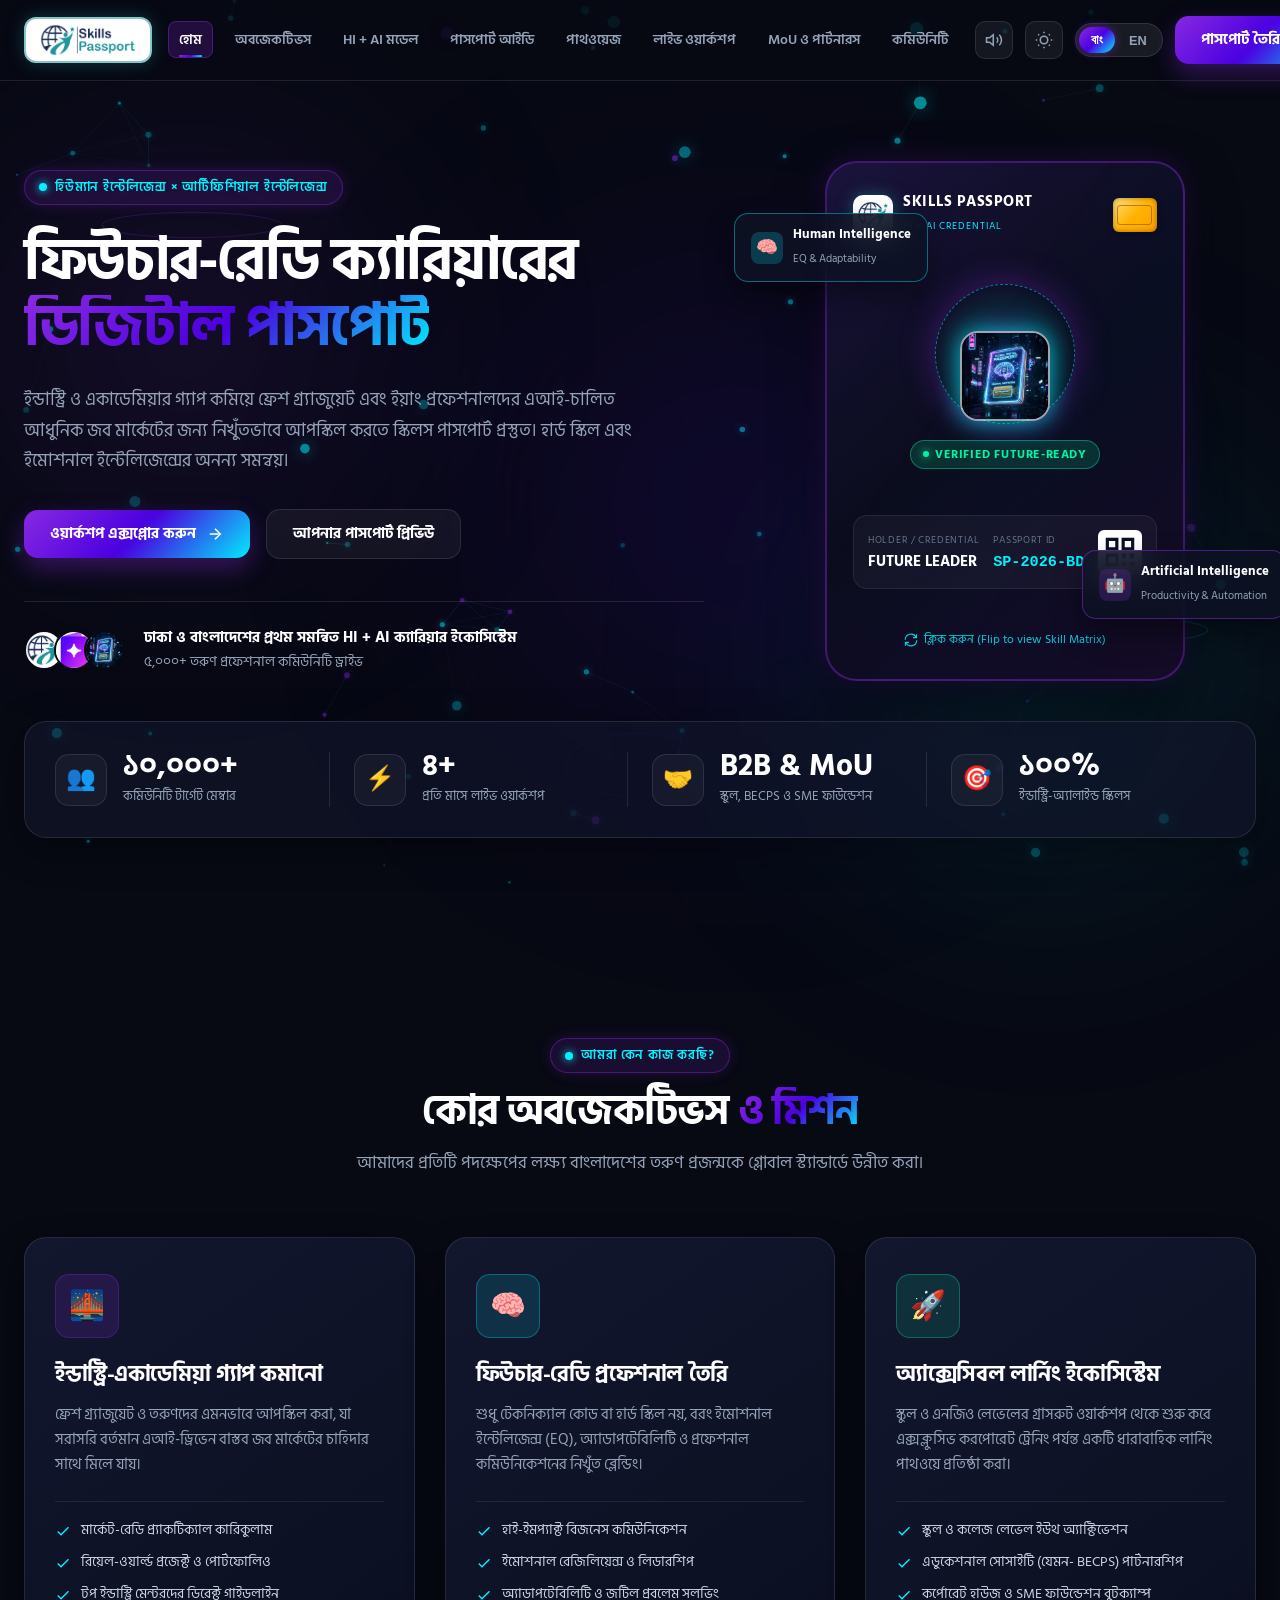
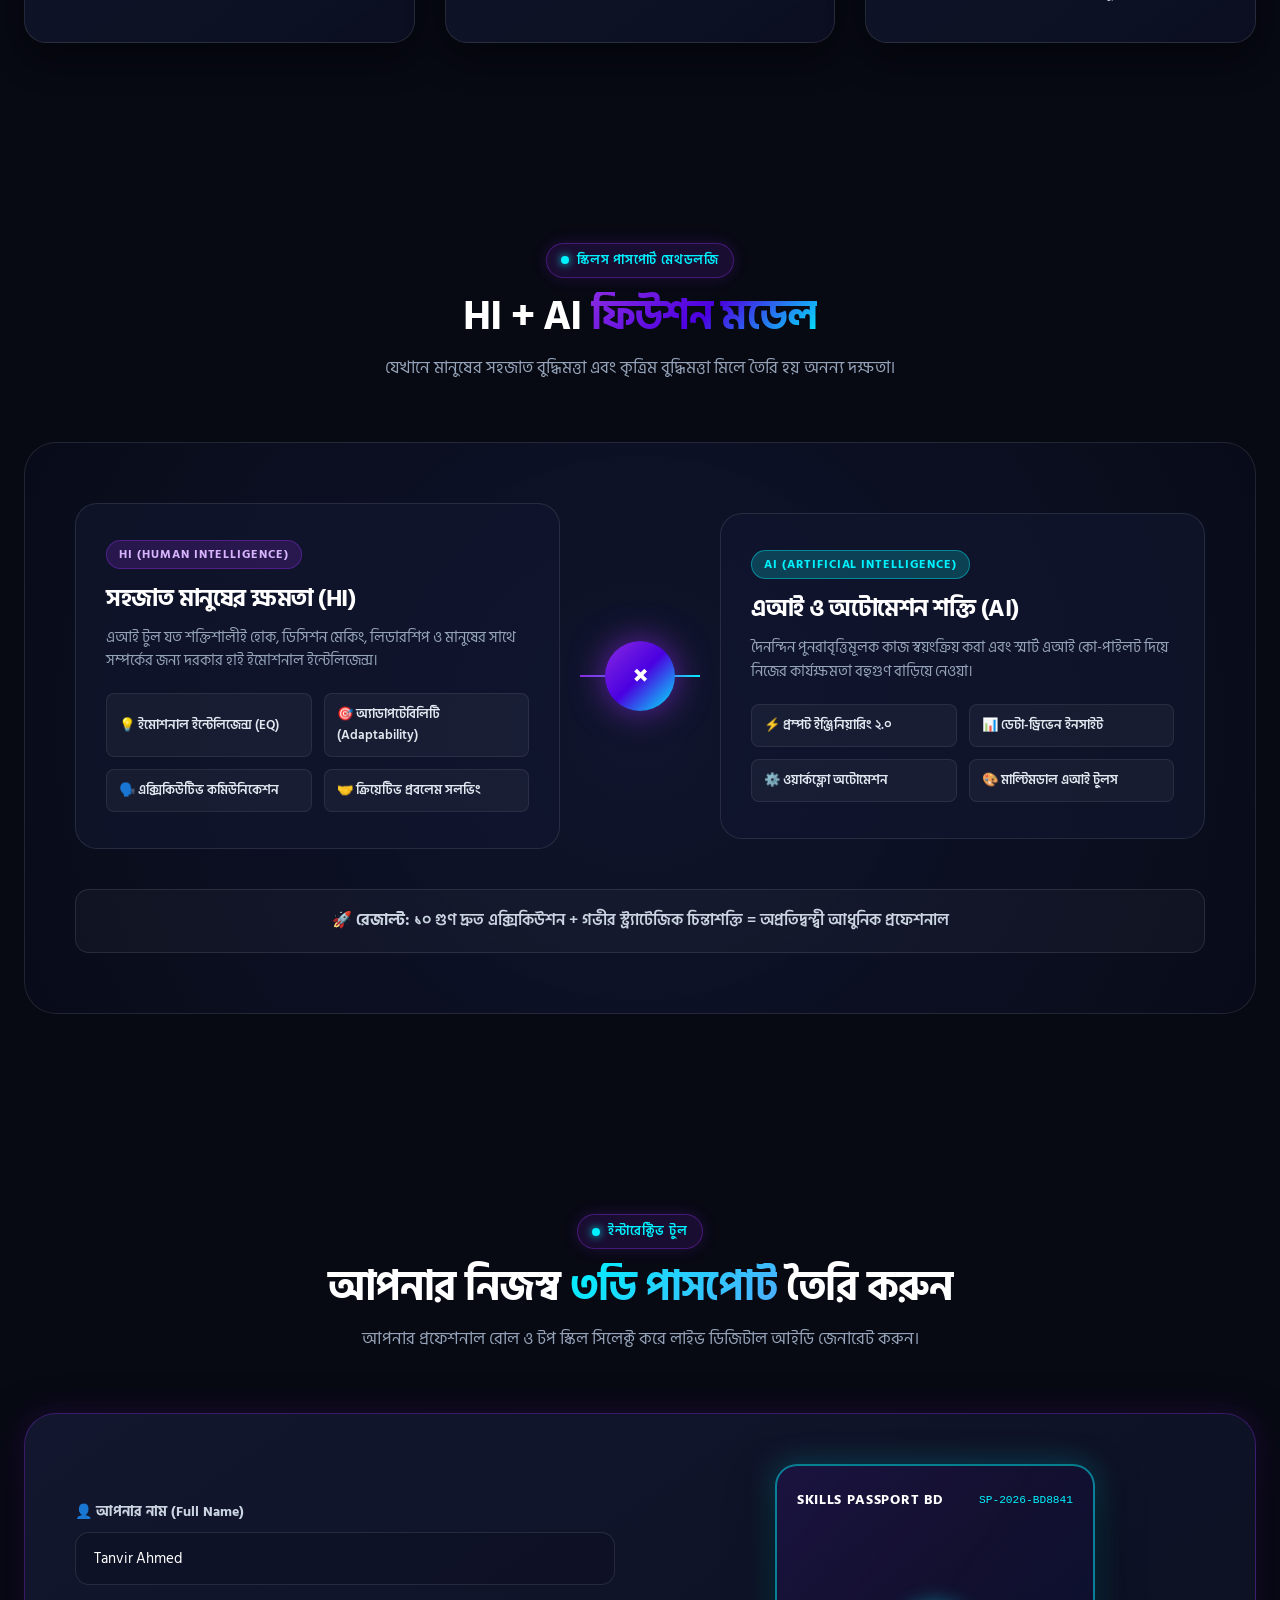
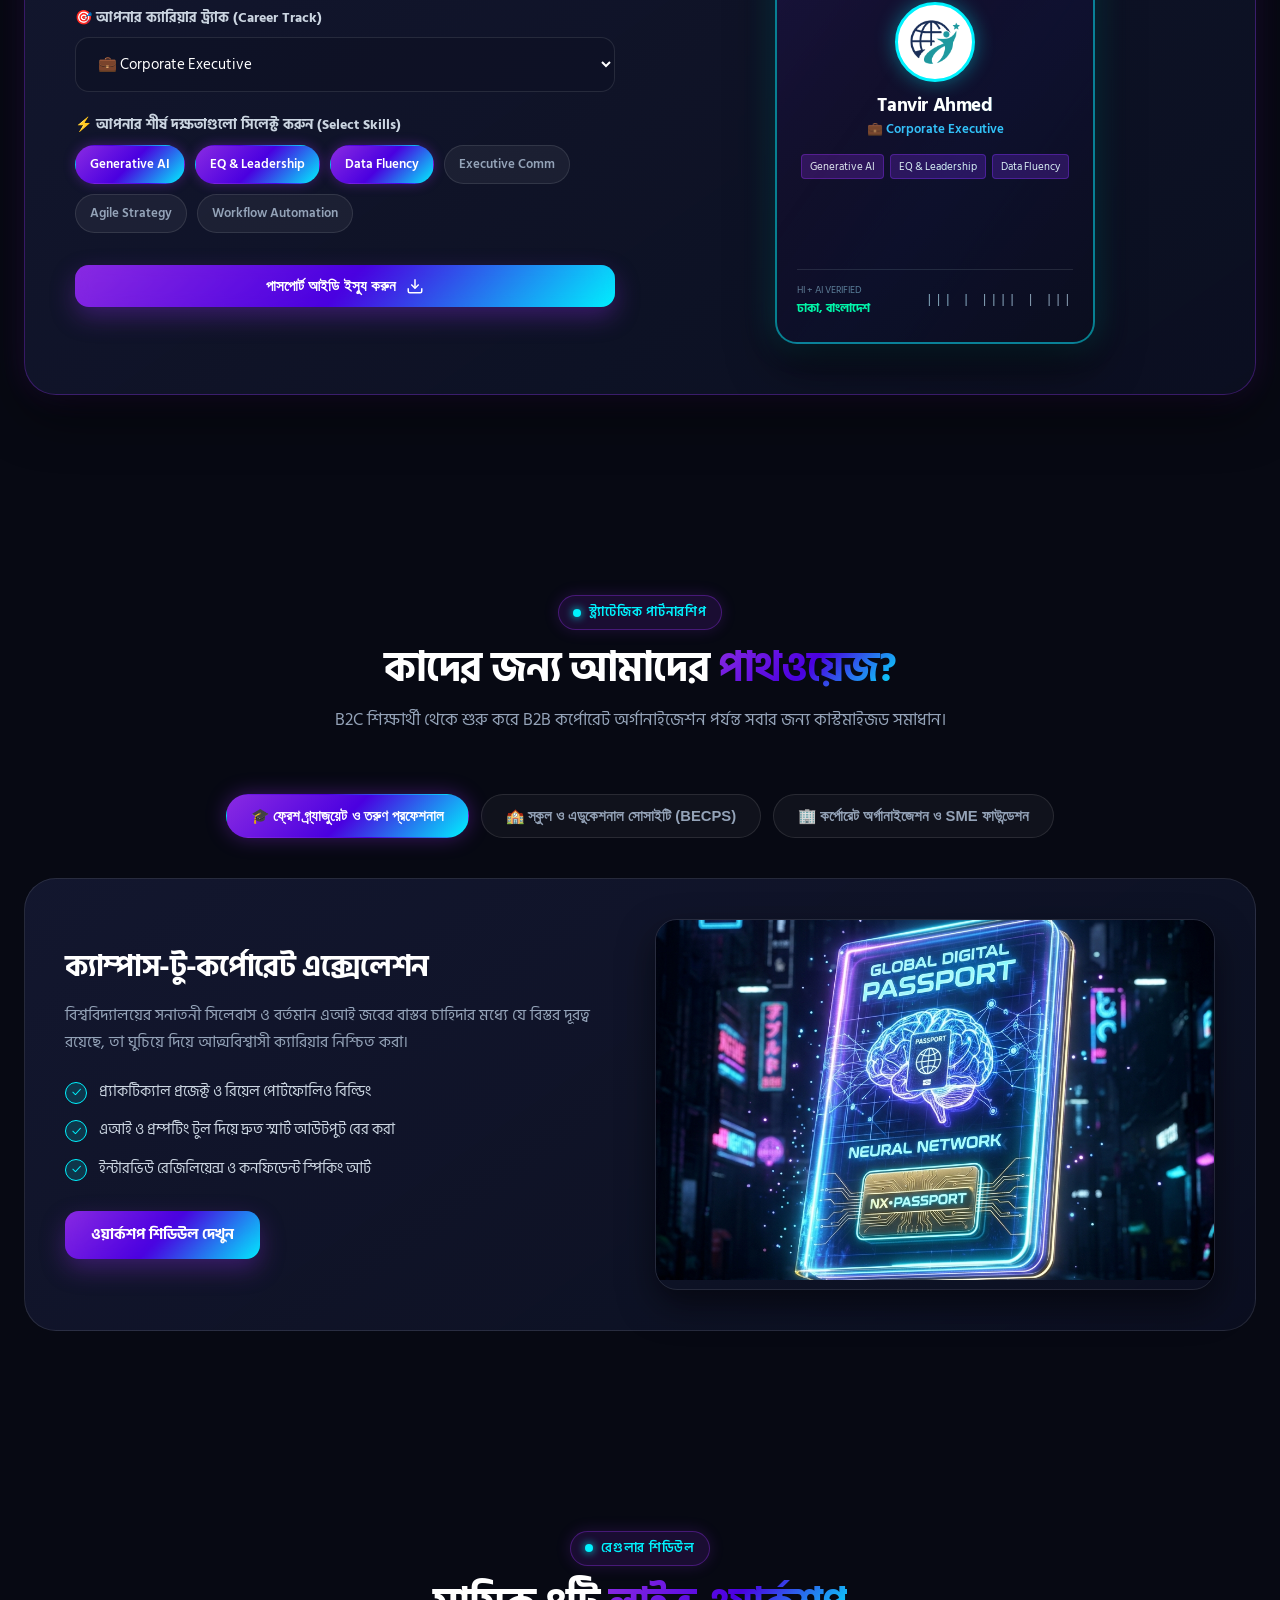
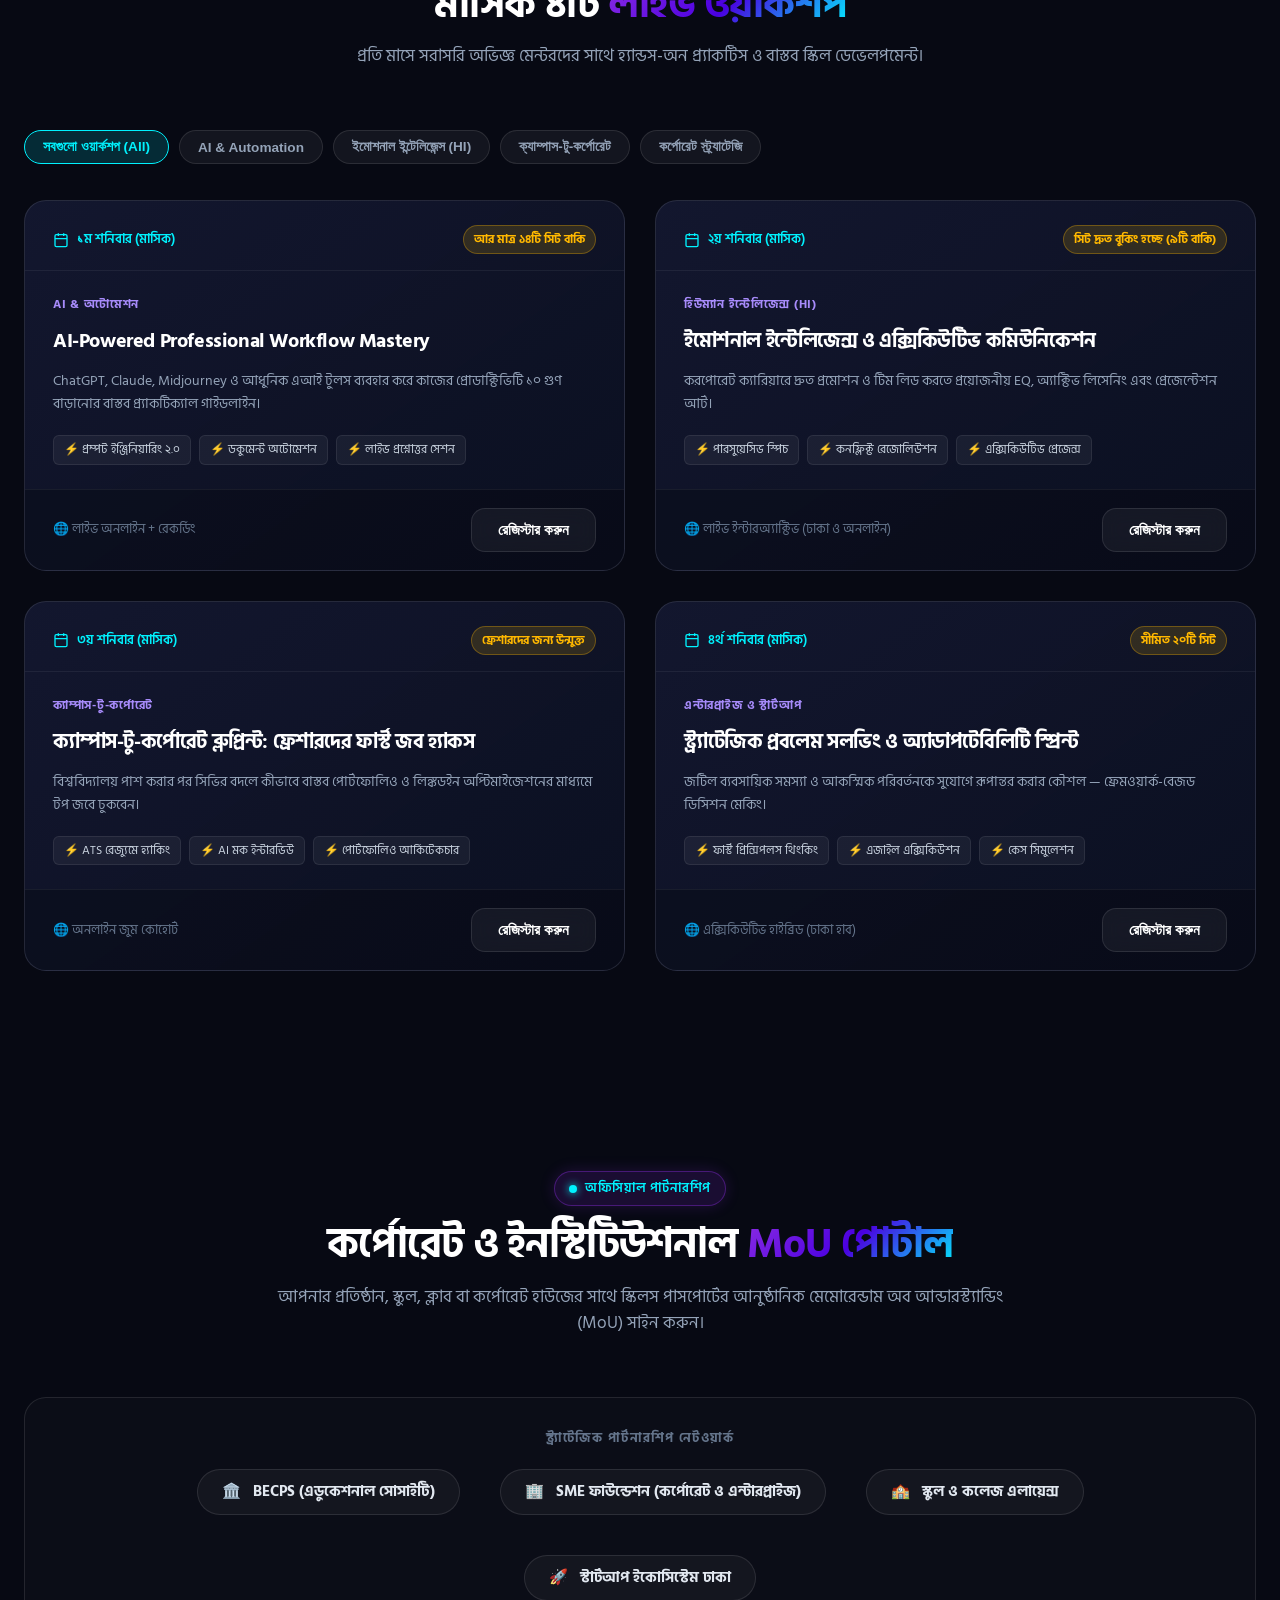
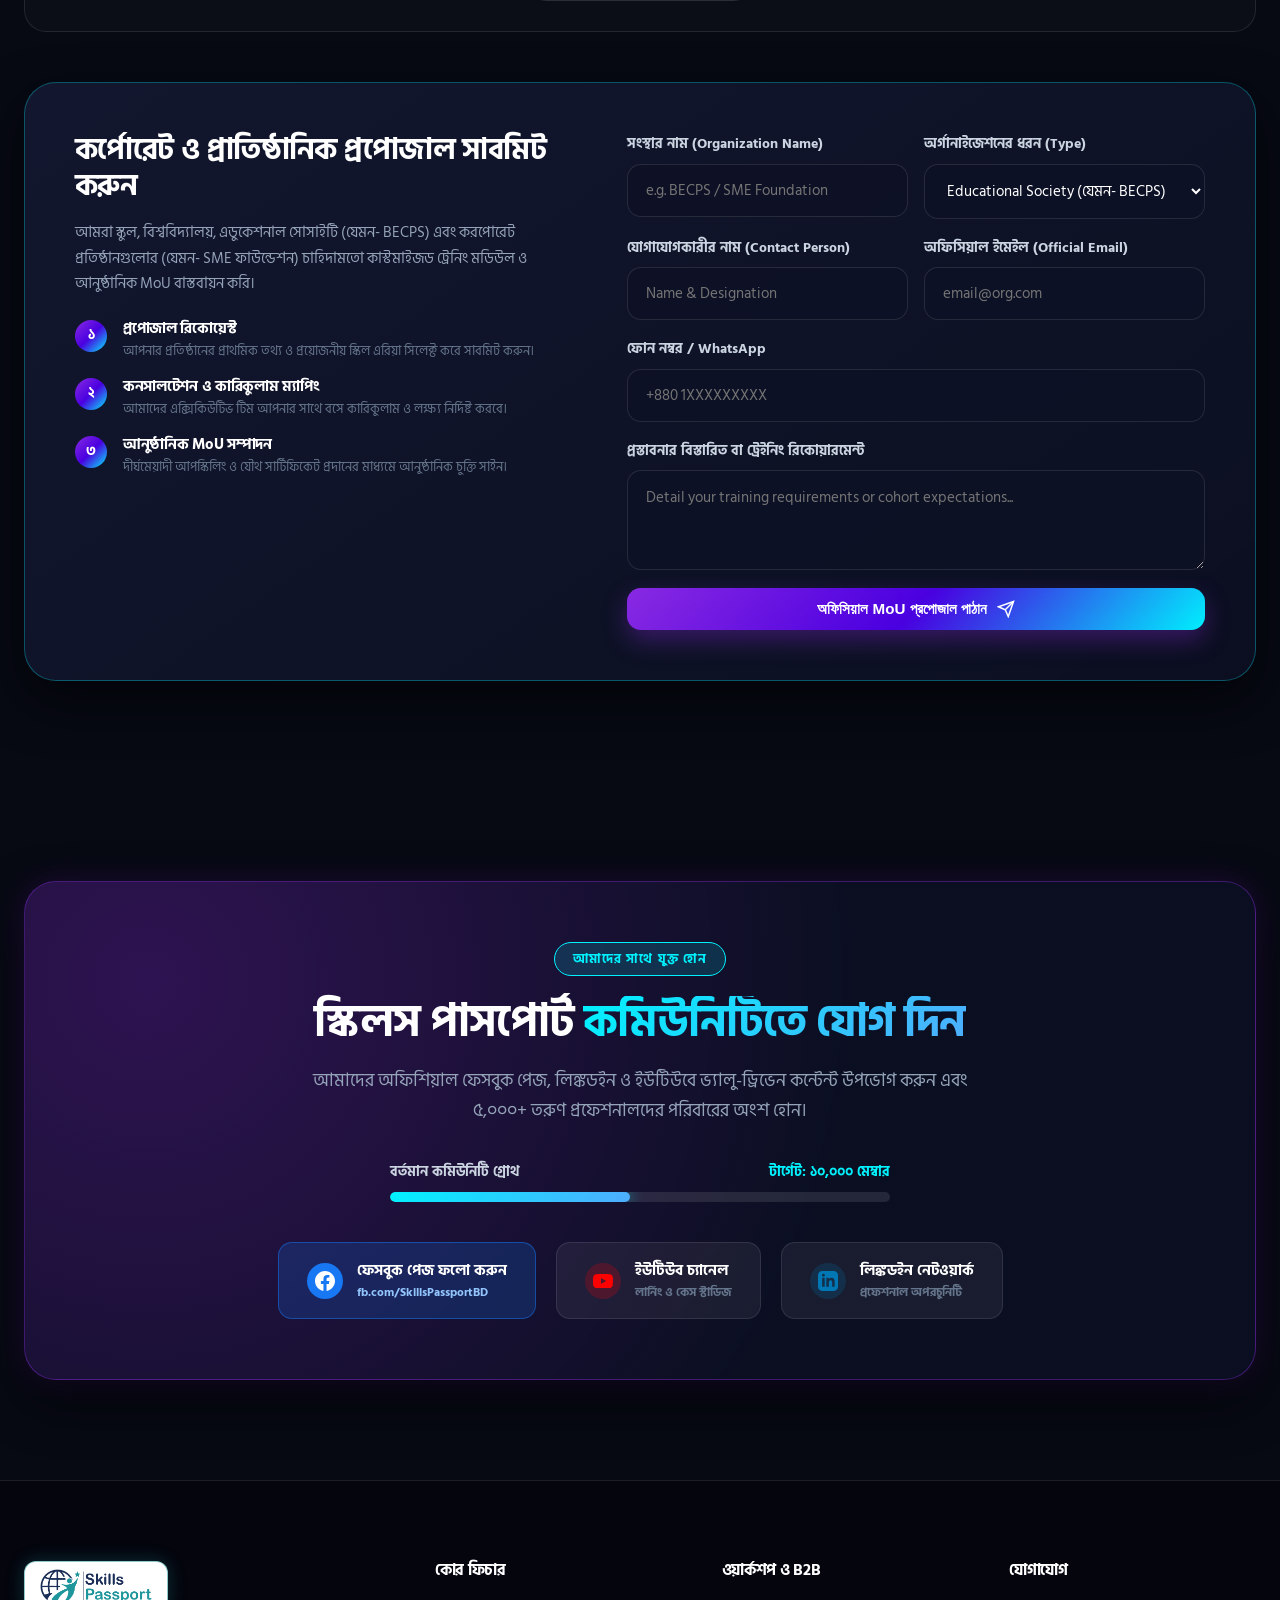
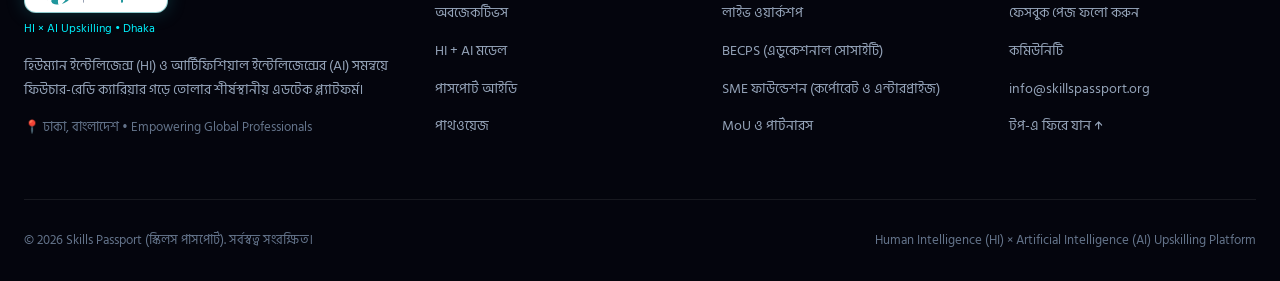
==== commit 40e12de9: "Add Dark Mode / Light Mode theme toggle across all pages" ====
--- a/index.html
+++ b/index.html
@@ -99,6 +99,21 @@
             </svg>
           </button>
 
+          <!-- Dark / Light Theme Toggle -->
+          <button class="icon-btn" id="theme-toggle-btn" title="Toggle Dark / Light Mode" aria-label="Toggle Dark / Light Mode">
+            <svg width="18" height="18" viewBox="0 0 24 24" fill="none" stroke="currentColor" stroke-width="2">
+              <circle cx="12" cy="12" r="5"></circle>
+              <line x1="12" y1="1" x2="12" y2="3"></line>
+              <line x1="12" y1="21" x2="12" y2="23"></line>
+              <line x1="4.22" y1="4.22" x2="5.64" y2="5.64"></line>
+              <line x1="18.36" y1="18.36" x2="19.78" y2="19.78"></line>
+              <line x1="1" y1="12" x2="3" y2="12"></line>
+              <line x1="21" y1="12" x2="23" y2="12"></line>
+              <line x1="4.22" y1="19.78" x2="5.64" y2="18.36"></line>
+              <line x1="18.36" y1="5.64" x2="19.78" y2="4.22"></line>
+            </svg>
+          </button>
+
           <!-- Language Selector -->
           <div class="lang-switch" role="group" aria-label="Language Selector">
             <button class="lang-btn active" data-lang="bn" id="lang-btn-bn">বাং</button>
--- a/css/style.css
+++ b/css/style.css
@@ -2581,4 +2581,321 @@
   }
 }
 
-
+/* ===================================================================
+   LIGHT MODE THEME OVERRIDES (DARK / LIGHT MODE SWITCHER)
+   =================================================================== */
+html.light-mode,
+body.light-mode {
+  --bg-dark: #F8FAFC;
+  --bg-dark-secondary: #FFFFFF;
+  --bg-card: rgba(255, 255, 255, 0.9);
+  --bg-card-hover: #FFFFFF;
+  --bg-glass: rgba(15, 23, 42, 0.04);
+  --border-glass: rgba(15, 23, 42, 0.12);
+  --border-glow: rgba(31, 150, 156, 0.45);
+
+  --text-main: #0F172A;
+  --text-secondary: #334155;
+  --text-muted: #64748B;
+  --text-highlight: #0284C7;
+
+  --accent-cyan: #0891B2;
+  --accent-emerald: #059669;
+  --accent-gold: #D97706;
+
+  --grad-dark-card: linear-gradient(145deg, #FFFFFF 0%, #F1F5F9 100%);
+  --shadow-3d-card: 0 20px 45px rgba(15, 23, 42, 0.08), 0 0 25px rgba(138, 43, 226, 0.08);
+  background-color: var(--bg-dark);
+  color: var(--text-main);
+}
+
+body.light-mode #three-canvas {
+  opacity: 0.3;
+}
+
+body.light-mode .ambient-glow-1 {
+  background: radial-gradient(circle, rgba(138, 43, 226, 0.08) 0%, transparent 70%);
+}
+
+body.light-mode .ambient-glow-2 {
+  background: radial-gradient(circle, rgba(31, 150, 156, 0.08) 0%, transparent 70%);
+}
+
+body.light-mode .ambient-glow-3 {
+  background: radial-gradient(circle, rgba(74, 0, 224, 0.06) 0%, transparent 70%);
+}
+
+/* Navbar in Light Mode */
+body.light-mode .navbar {
+  background: rgba(255, 255, 255, 0.85);
+  border-bottom: 1px solid rgba(15, 23, 42, 0.1);
+}
+
+body.light-mode .navbar.scrolled {
+  background: rgba(255, 255, 255, 0.96);
+  border-bottom: 1px solid rgba(31, 150, 156, 0.3);
+  box-shadow: 0 8px 25px rgba(15, 23, 42, 0.08);
+}
+
+body.light-mode .brand-logo-img {
+  border-color: rgba(31, 150, 156, 0.35);
+  box-shadow: 0 4px 14px rgba(15, 23, 42, 0.08);
+}
+
+body.light-mode .nav-menu a {
+  color: #334155;
+}
+
+body.light-mode .nav-menu a:hover,
+body.light-mode .nav-menu a.active {
+  color: #0F172A;
+  background: rgba(15, 23, 42, 0.06);
+}
+
+body.light-mode .nav-menu a.current-page {
+  color: #6D28D9;
+  background: rgba(138, 43, 226, 0.1);
+  border-color: rgba(138, 43, 226, 0.3);
+}
+
+body.light-mode .icon-btn,
+body.light-mode .mobile-menu-btn {
+  background: #F1F5F9;
+  border-color: rgba(15, 23, 42, 0.14);
+  color: #1E293B;
+}
+
+body.light-mode .icon-btn:hover {
+  background: rgba(138, 43, 226, 0.12);
+  color: #6D28D9;
+  border-color: #7928CA;
+}
+
+body.light-mode .lang-switch {
+  background: #F1F5F9;
+  border-color: rgba(15, 23, 42, 0.14);
+}
+
+body.light-mode .lang-btn {
+  color: #475569;
+}
+
+body.light-mode .lang-btn:hover {
+  color: #0F172A;
+}
+
+body.light-mode .lang-btn.active {
+  color: #FFFFFF;
+}
+
+@media (max-width: 1080px) {
+  body.light-mode .nav-menu {
+    background: rgba(255, 255, 255, 0.98);
+    border-bottom: 1px solid rgba(15, 23, 42, 0.12);
+    box-shadow: 0 20px 45px rgba(15, 23, 42, 0.12);
+  }
+
+  body.light-mode .nav-menu a {
+    background: #F8FAFC;
+  }
+}
+
+/* Typography & Buttons in Light Mode */
+body.light-mode .btn-secondary {
+  background: #FFFFFF;
+  color: #0F172A;
+  border-color: rgba(15, 23, 42, 0.18);
+  box-shadow: 0 4px 12px rgba(15, 23, 42, 0.05);
+}
+
+body.light-mode .btn-secondary:hover {
+  background: #F8FAFC;
+  border-color: var(--accent-cyan);
+  color: var(--accent-cyan);
+}
+
+body.light-mode .badge-chip {
+  background: rgba(138, 43, 226, 0.08);
+  border-color: rgba(138, 43, 226, 0.28);
+  color: #6D28D9;
+}
+
+body.light-mode .social-proof-text strong,
+body.light-mode .metric-num,
+body.light-mode .obj-title,
+body.light-mode .pillar-title,
+body.light-mode .pathway-info-col h3,
+body.light-mode .workshop-card-title,
+body.light-mode .mou-info-col h3,
+body.light-mode .step-content h5,
+body.light-mode .community-title,
+body.light-mode .footer-title,
+body.light-mode .detail-box-card h3,
+body.light-mode .detail-box-card h4,
+body.light-mode .takeaway-box h4,
+body.light-mode .comparison-table th,
+body.light-mode .badge-text-wrap strong,
+body.light-mode .modal-title {
+  color: #0F172A !important;
+}
+
+body.light-mode .obj-feature-list li,
+body.light-mode .pillar-skill-tag,
+body.light-mode .fusion-tagline-bar,
+body.light-mode .form-group label,
+body.light-mode .pathway-benefits-list li,
+body.light-mode .takeaway-chip,
+body.light-mode .partner-logo-pill,
+body.light-mode .progress-labels,
+body.light-mode .detail-box-card ul li {
+  color: #1E293B !important;
+}
+
+/* Cards & Sections in Light Mode */
+body.light-mode .metrics-ribbon,
+body.light-mode .card-tilt-inner,
+body.light-mode .detail-box-card,
+body.light-mode .pathway-card-grid,
+body.light-mode .workshop-card,
+body.light-mode .mou-proposal-box,
+body.light-mode .generator-box,
+body.light-mode .partners-badge-banner {
+  background: #FFFFFF;
+  border-color: rgba(15, 23, 42, 0.1);
+  box-shadow: 0 12px 32px rgba(15, 23, 42, 0.06);
+}
+
+body.light-mode .framework-container {
+  background: linear-gradient(145deg, #F8FAFC 0%, #EEF2FF 100%);
+  border-color: rgba(138, 43, 226, 0.2);
+}
+
+body.light-mode .fusion-pillar-card {
+  background: #FFFFFF;
+  border-color: rgba(15, 23, 42, 0.1);
+  box-shadow: 0 8px 24px rgba(15, 23, 42, 0.05);
+}
+
+body.light-mode .badge-hi {
+  background: rgba(138, 43, 226, 0.12);
+  color: #6D28D9;
+  border-color: rgba(138, 43, 226, 0.3);
+}
+
+body.light-mode .pillar-skill-tag,
+body.light-mode .takeaway-box,
+body.light-mode .takeaway-chip,
+body.light-mode .partner-logo-pill,
+body.light-mode .fusion-tagline-bar,
+body.light-mode .metric-icon-box {
+  background: #F1F5F9;
+  border-color: rgba(15, 23, 42, 0.1);
+}
+
+body.light-mode .takeaway-box:hover,
+body.light-mode .partner-logo-pill:hover {
+  background: rgba(138, 43, 226, 0.08);
+  border-color: rgba(138, 43, 226, 0.35);
+}
+
+body.light-mode .skill-toggle-chip:not(.active),
+body.light-mode .path-tab-btn:not(.active),
+body.light-mode .filter-btn:not(.active) {
+  background: #F1F5F9;
+  border-color: rgba(15, 23, 42, 0.12);
+  color: #334155;
+}
+
+body.light-mode .skill-toggle-chip:not(.active):hover,
+body.light-mode .path-tab-btn:not(.active):hover,
+body.light-mode .filter-btn:not(.active):hover {
+  background: #E2E8F0;
+  color: #0F172A;
+}
+
+body.light-mode .form-input,
+body.light-mode .form-select,
+body.light-mode .form-textarea {
+  background: #F8FAFC;
+  border-color: rgba(15, 23, 42, 0.18);
+  color: #0F172A;
+}
+
+body.light-mode .workshop-card-top {
+  border-bottom-color: rgba(15, 23, 42, 0.08);
+}
+
+body.light-mode .workshop-card-footer {
+  background: #F8FAFC;
+  border-top-color: rgba(15, 23, 42, 0.08);
+}
+
+body.light-mode .workshop-category {
+  color: #6D28D9;
+}
+
+body.light-mode .floating-3d-badge {
+  background: rgba(255, 255, 255, 0.94);
+  border-color: rgba(15, 23, 42, 0.14);
+  box-shadow: 0 12px 28px rgba(15, 23, 42, 0.1);
+}
+
+body.light-mode .community-card {
+  background: radial-gradient(circle at 10% 20%, rgba(138, 43, 226, 0.1) 0%, #FFFFFF 70%);
+  border-color: rgba(138, 43, 226, 0.25);
+}
+
+body.light-mode .progress-track {
+  background: #E2E8F0;
+}
+
+body.light-mode .social-action-card {
+  background: #F8FAFC;
+  border-color: rgba(15, 23, 42, 0.12);
+  color: #0F172A;
+}
+
+body.light-mode .social-action-card:hover {
+  background: #FFFFFF;
+  box-shadow: 0 10px 25px rgba(15, 23, 42, 0.08);
+}
+
+body.light-mode .social-action-card.fb-card {
+  background: rgba(24, 119, 242, 0.1);
+  border-color: rgba(24, 119, 242, 0.35);
+}
+
+body.light-mode .comparison-table th {
+  background: #F1F5F9;
+  border-bottom-color: rgba(15, 23, 42, 0.12);
+}
+
+body.light-mode .comparison-table td {
+  border-bottom-color: rgba(15, 23, 42, 0.08);
+}
+
+body.light-mode .table-badge-bad {
+  color: #DC2626;
+}
+
+body.light-mode .footer {
+  background: #F1F5F9;
+  border-top-color: rgba(15, 23, 42, 0.1);
+}
+
+body.light-mode .footer-bottom {
+  border-top-color: rgba(15, 23, 42, 0.1);
+}
+
+body.light-mode .modal-dialog {
+  background: #FFFFFF;
+  box-shadow: 0 25px 60px rgba(15, 23, 42, 0.2);
+}
+
+body.light-mode .modal-close-btn {
+  background: #F1F5F9;
+  color: #334155;
+}
+
+
+
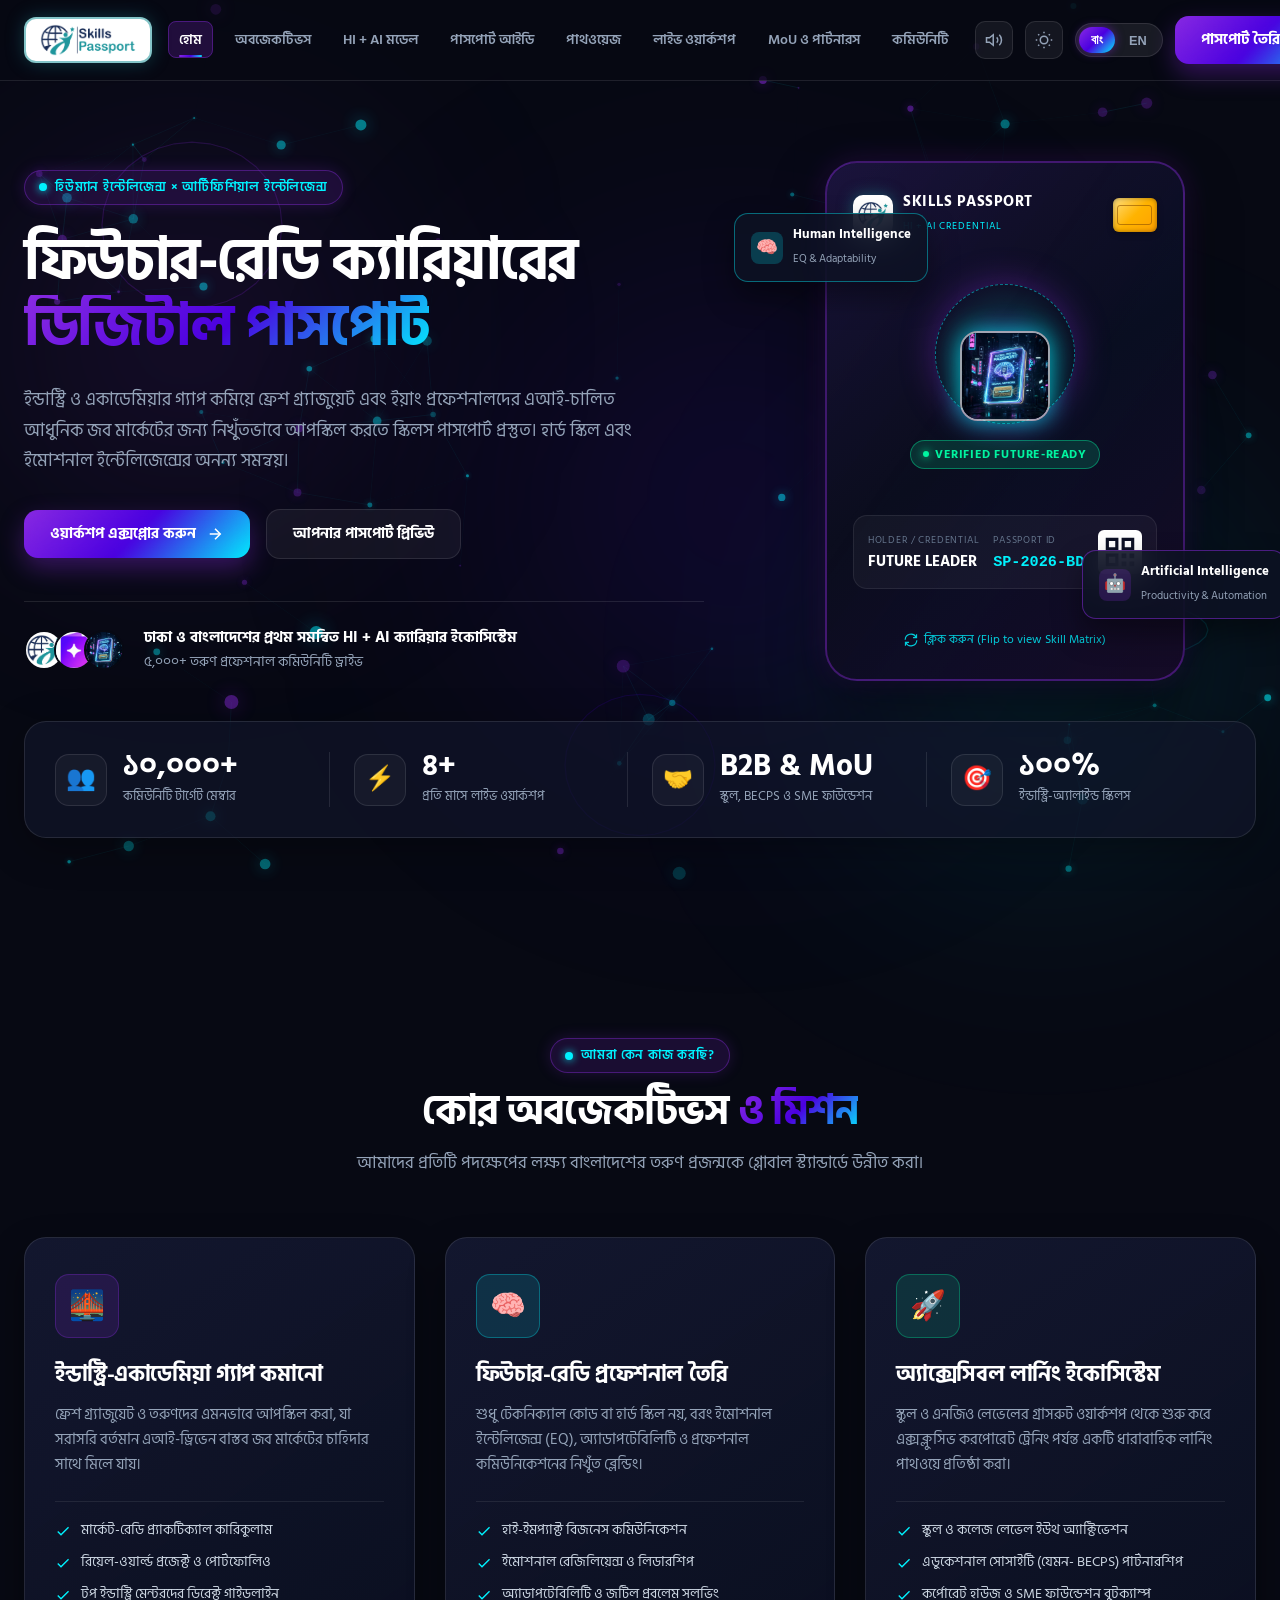
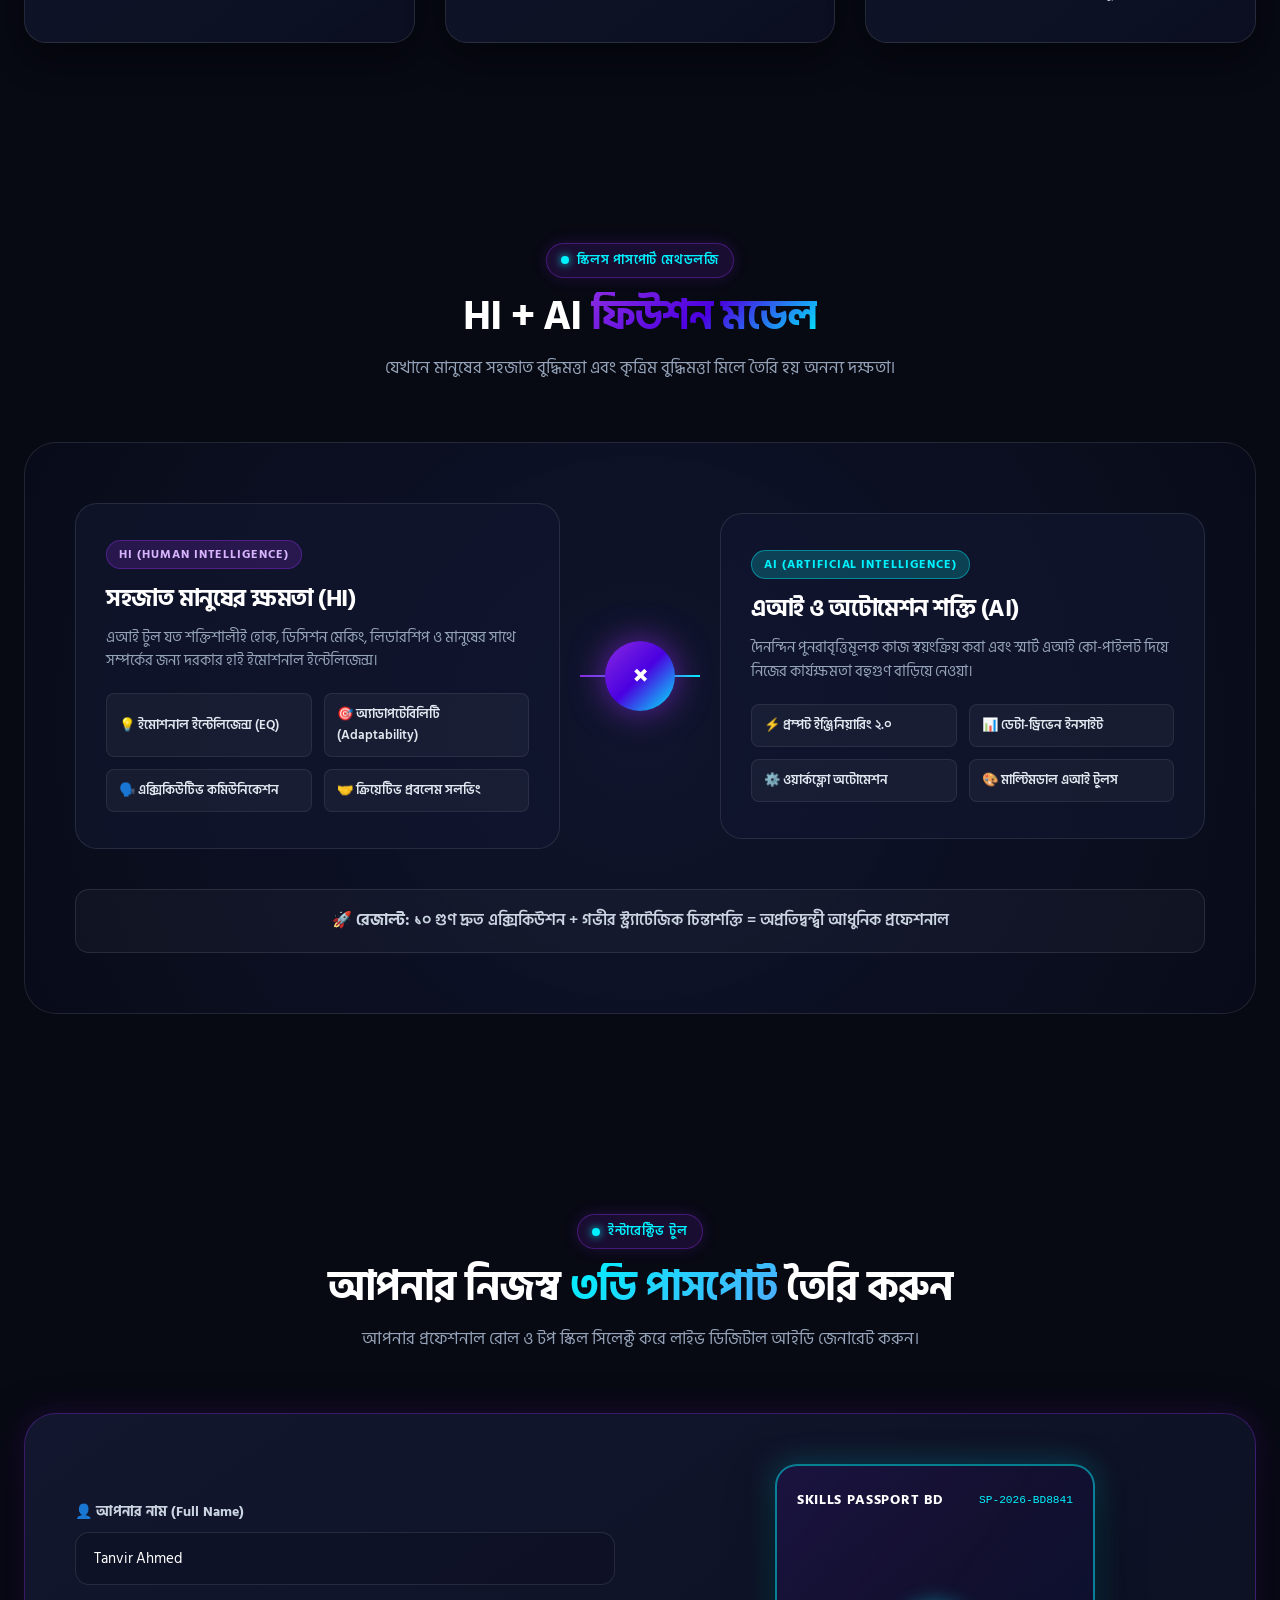
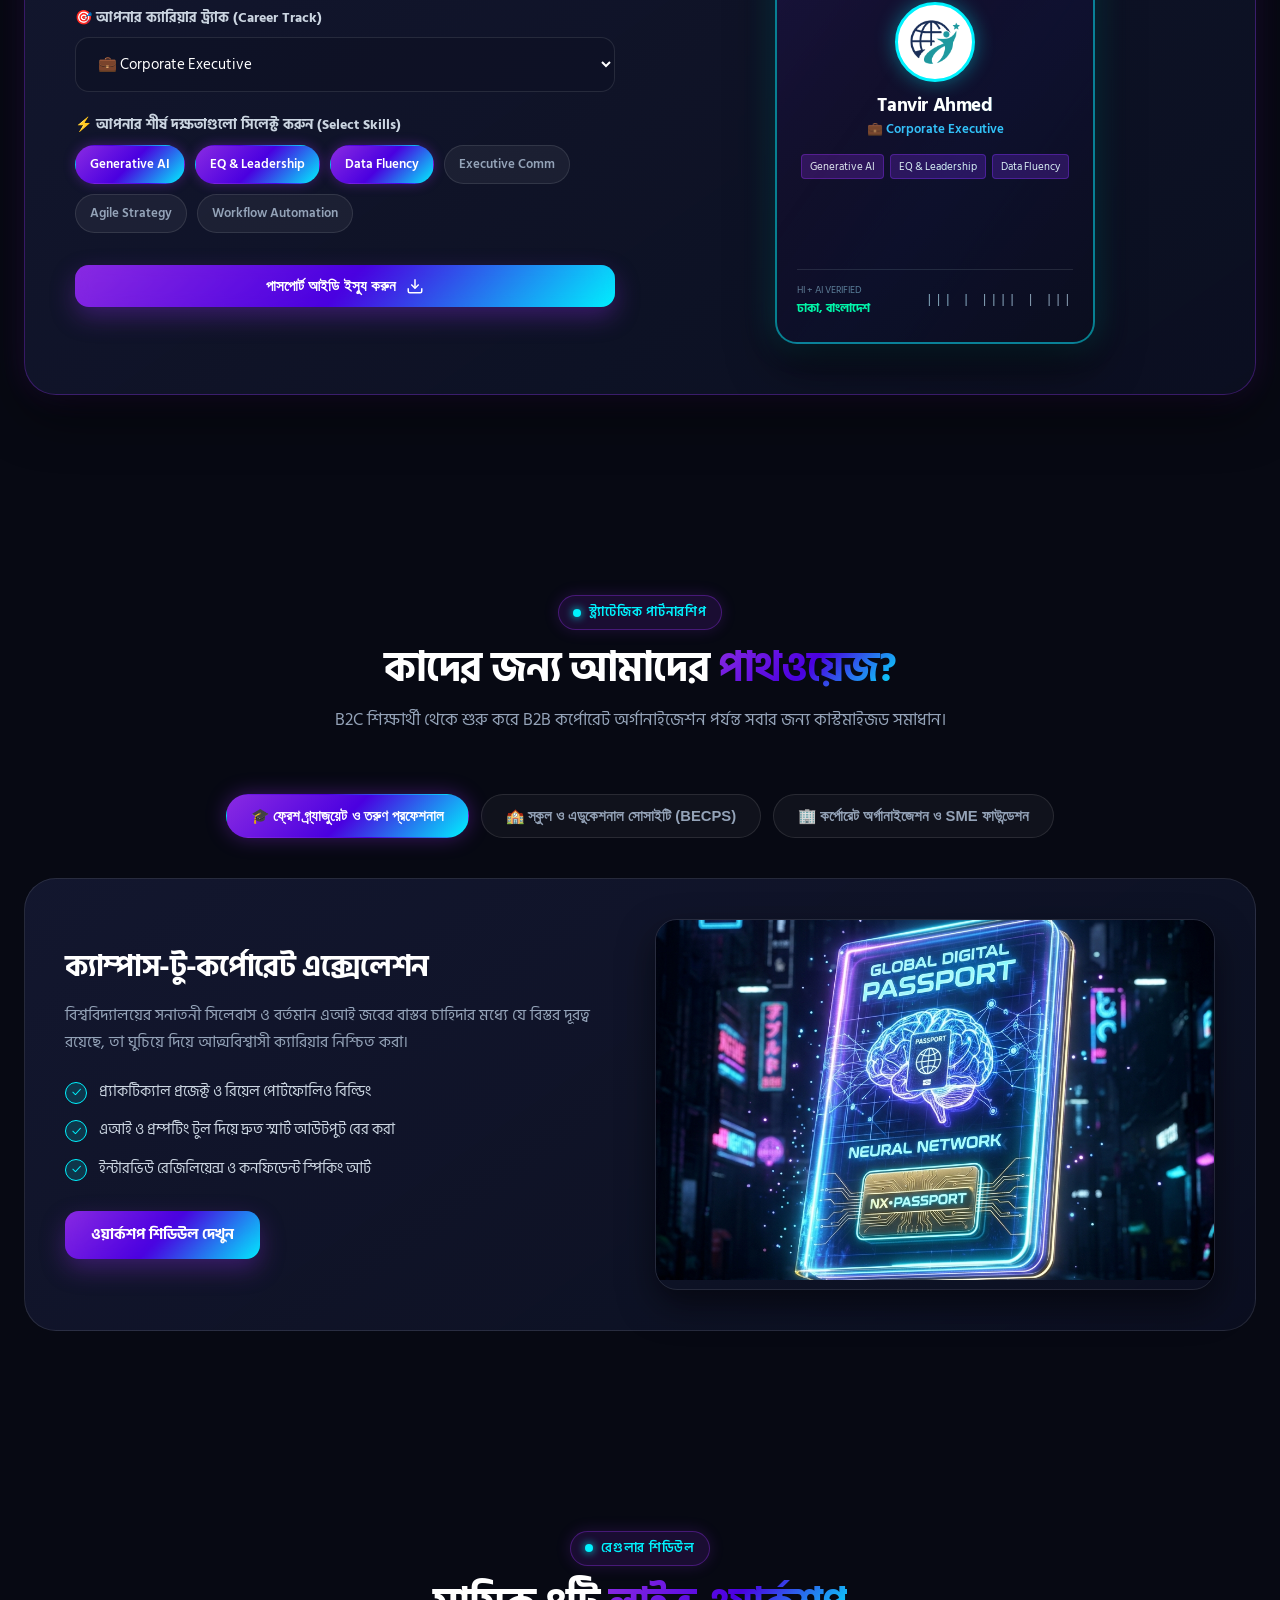
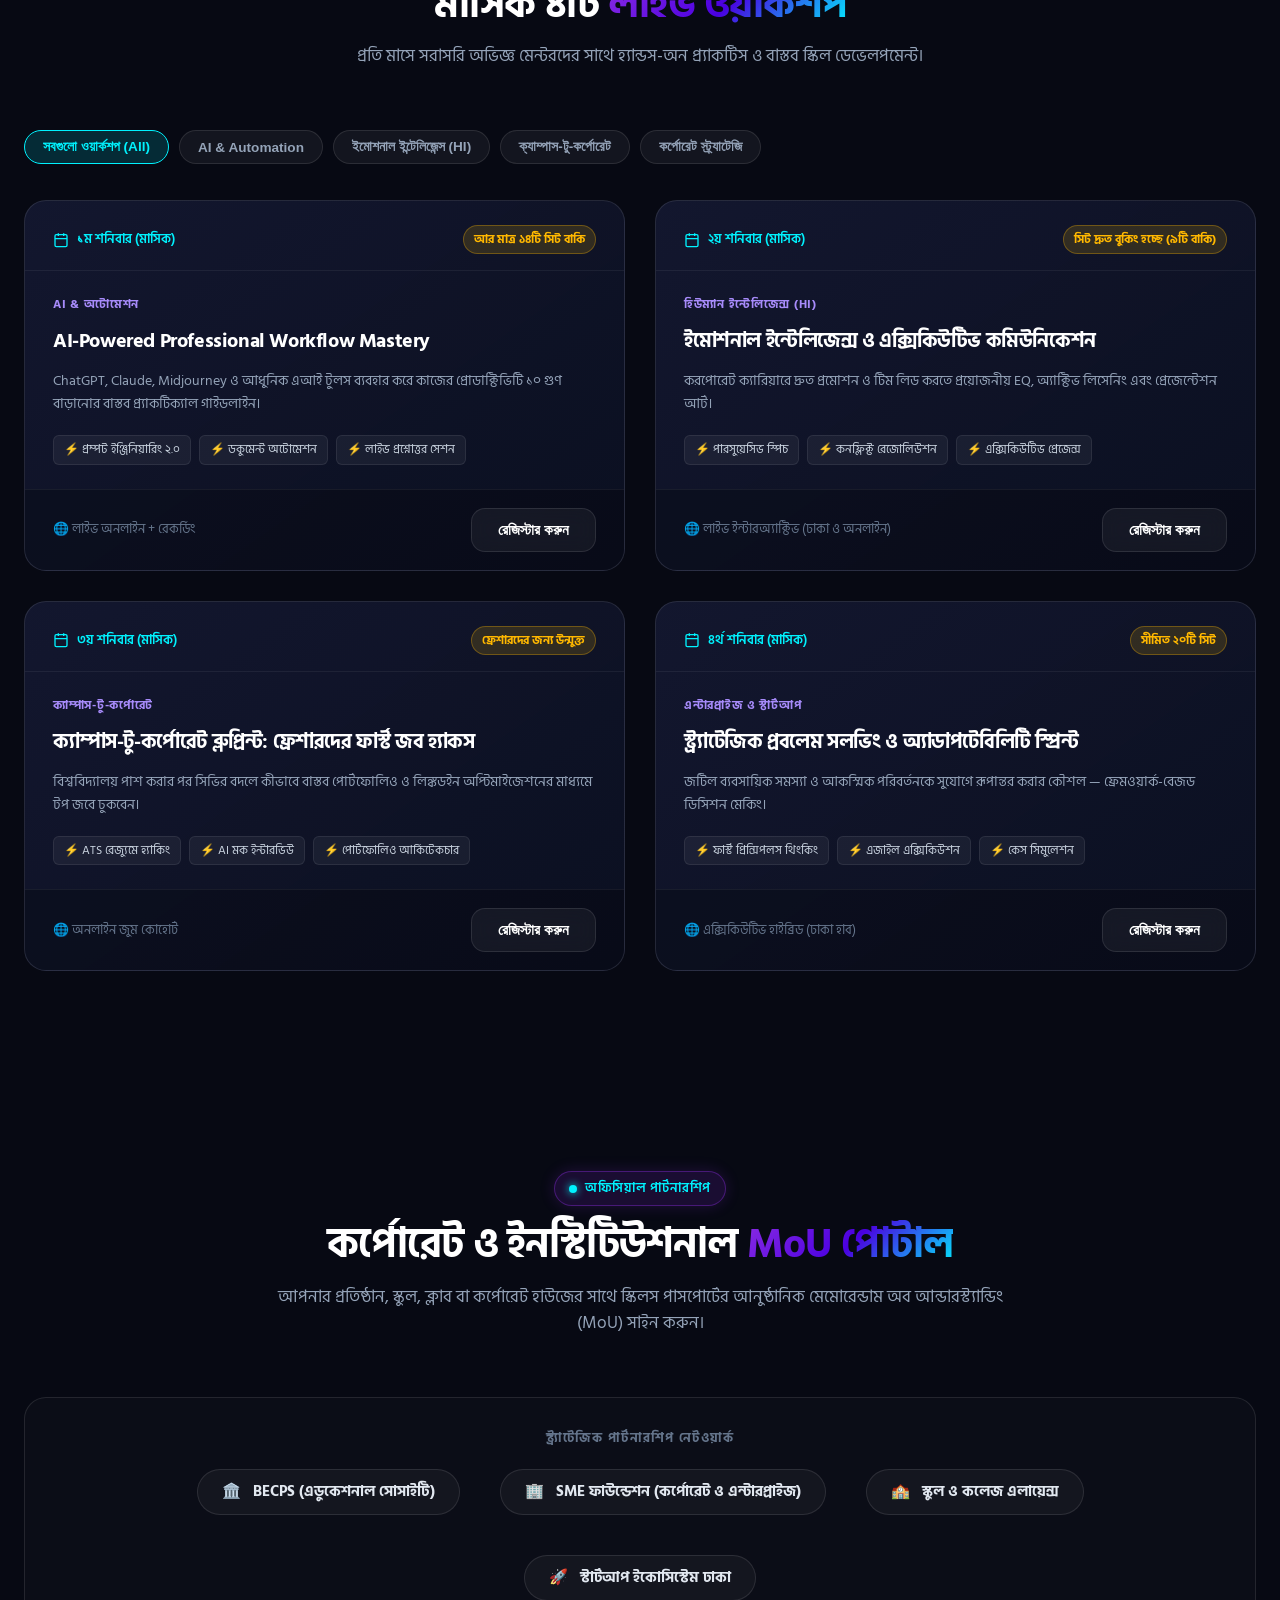
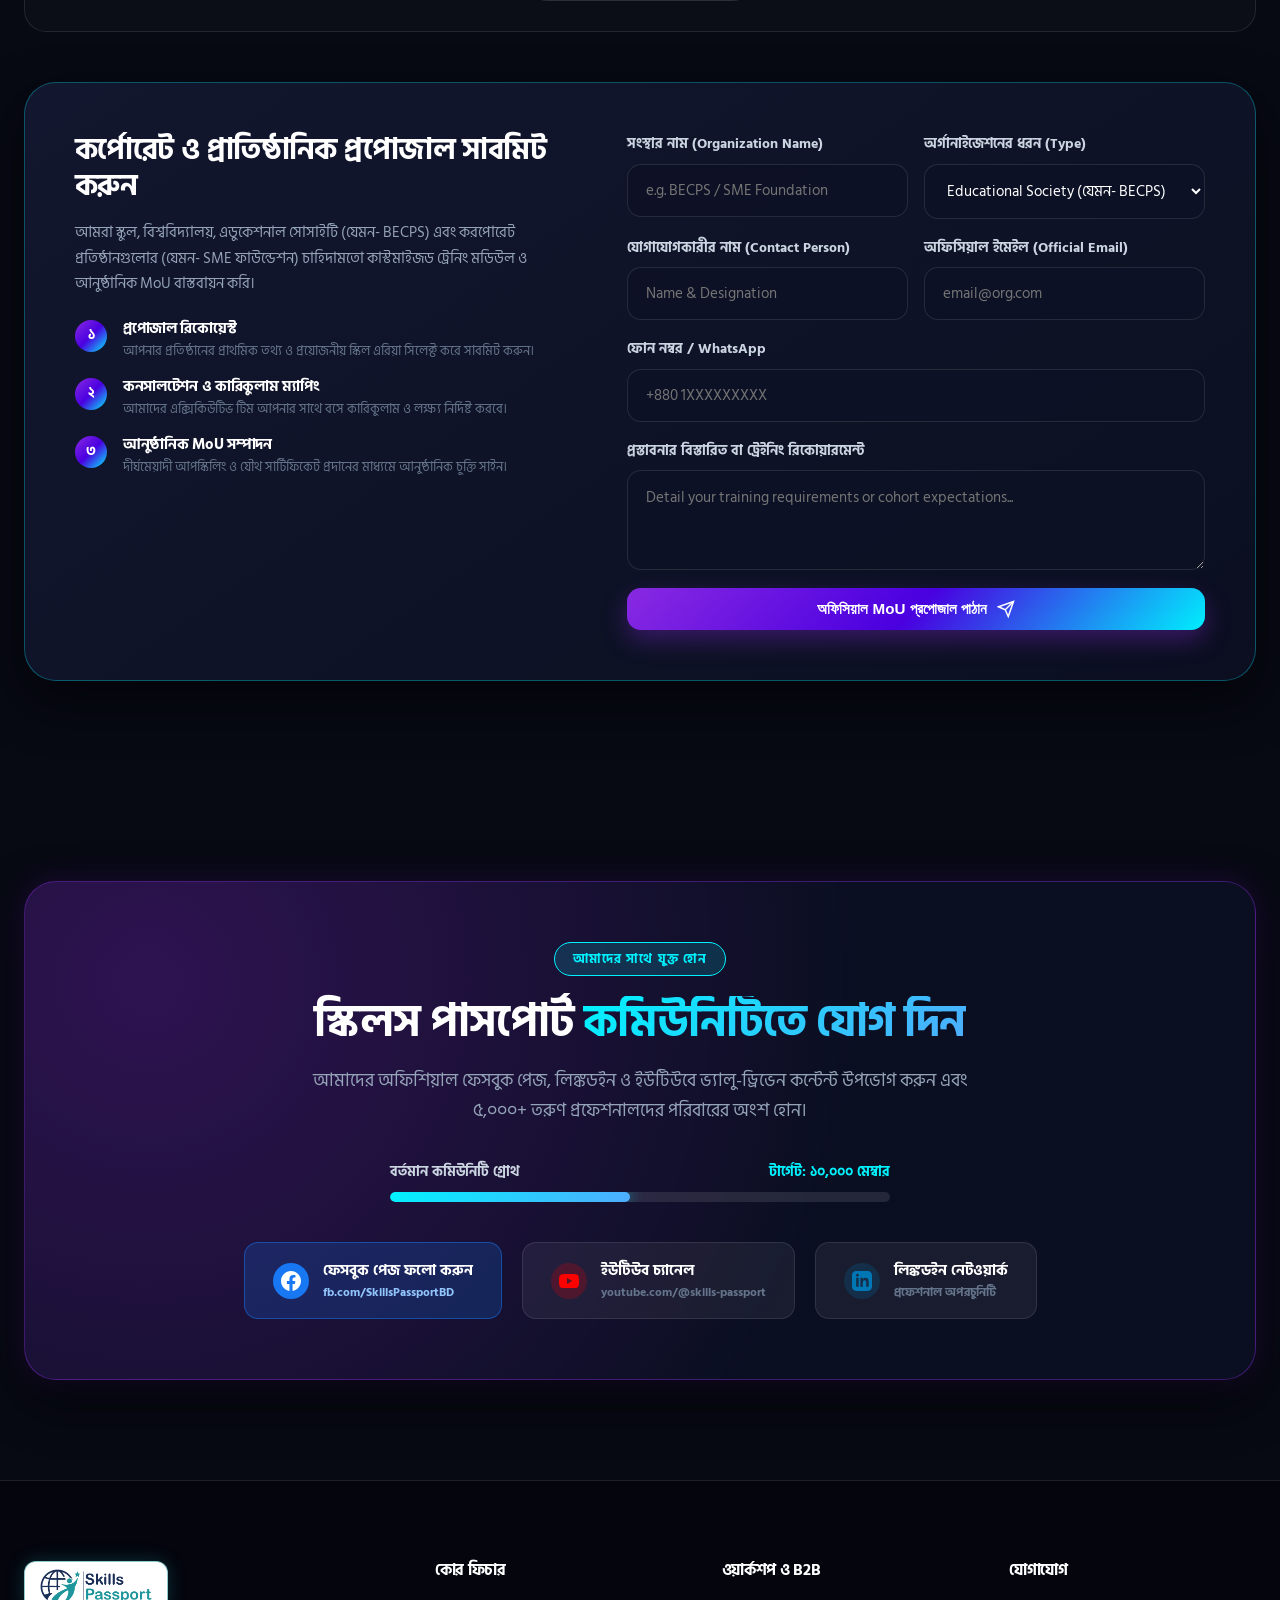
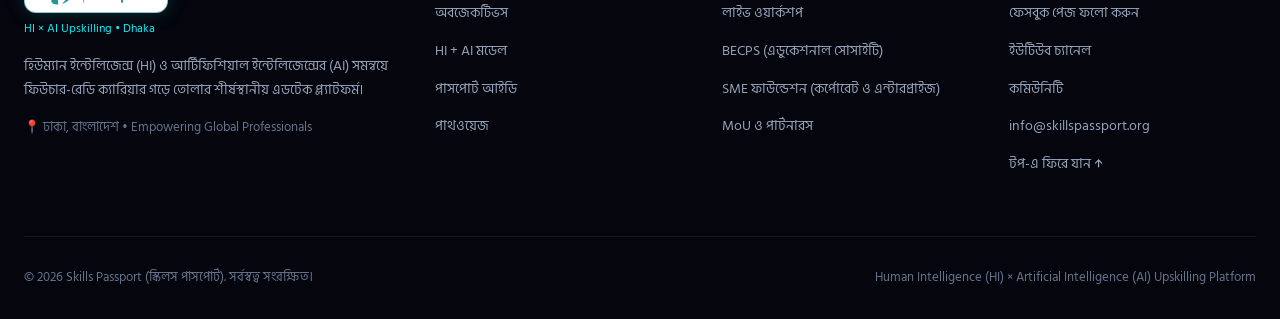
==== commit 81bbfba2: "Add official YouTube channel link (youtube.com/@skills-passport) across all pages" ====
--- a/index.html
+++ b/index.html
@@ -48,7 +48,8 @@
     },
     "sameAs": [
       "https://www.facebook.com/SkillsPassportBD/",
-      "https://www.facebook.com/share/19V3SoLGBw/"
+      "https://www.facebook.com/share/19V3SoLGBw/",
+      "https://www.youtube.com/@skills-passport"
     ]
   }
   </script>
@@ -978,7 +979,7 @@
             </a>
 
             <!-- YouTube Hub -->
-            <a href="https://youtube.com" target="_blank" rel="noopener noreferrer" class="social-action-card">
+            <a href="https://www.youtube.com/@skills-passport" target="_blank" rel="noopener noreferrer" class="social-action-card">
               <div class="social-icon-circle" style="background: rgba(255, 0, 0, 0.2); color: #FF0000;">
                 <svg width="20" height="20" viewBox="0 0 24 24" fill="currentColor">
                   <path d="M23.498 6.186a3.016 3.016 0 0 0-2.122-2.136C19.505 3.545 12 3.545 12 3.545s-7.505 0-9.377.505A3.017 3.017 0 0 0 .502 6.186C0 8.07 0 12 0 12s0 3.93.502 5.814a3.016 3.016 0 0 0 2.122 2.136c1.871.505 9.376.505 9.376.505s7.505 0 9.377-.505a3.015 3.015 0 0 0 2.122-2.136C24 15.93 24 12 24 12s0-3.93-.502-5.814zM9.545 15.568V8.432L15.818 12l-6.273 3.568z"/>
@@ -986,7 +987,7 @@
               </div>
               <div style="text-align: left;">
                 <div style="font-size: 0.95rem;" data-i18n="comm_yt_btn">ইউটিউব চ্যানেল</div>
-                <div style="font-size: 0.75rem; color: var(--text-muted);" data-i18n="comm_yt_sub">লার্নিং ও কেস স্টাডিজ</div>
+                <div style="font-size: 0.75rem; color: var(--text-muted);">youtube.com/@skills-passport</div>
               </div>
             </a>
 
@@ -1053,6 +1054,7 @@
             <h5 class="footer-title" data-i18n="footer_col3_title">যোগাযোগ</h5>
             <ul class="footer-links">
               <li><a href="https://www.facebook.com/share/19V3SoLGBw/" target="_blank" data-i18n="comm_fb_btn">অফিসিয়াল ফেসবুক পেজ</a></li>
+              <li><a href="https://www.youtube.com/@skills-passport" target="_blank" rel="noopener noreferrer" data-i18n="comm_yt_btn">ইউটিউব চ্যানেল</a></li>
               <li><a href="#community" data-i18n="nav_community">কমিউনিটি</a></li>
               <li><a href="mailto:info@skillspassport.org">info@skillspassport.org</a></li>
               <li><a href="#hero" data-i18n="footer_back_top">টপ-এ ফিরে যান ↑</a></li>
--- a/css/style.css
+++ b/css/style.css
@@ -2534,50 +2534,399 @@
   opacity: 1;
 }
 
+/* Subpage Helper Classes */
+.contact-split-grid {
+  display: grid;
+  grid-template-columns: 1fr 1fr;
+  gap: 40px;
+  align-items: center;
+}
+
+.contact-inquiry-box {
+  background: rgba(255, 255, 255, 0.03);
+  border: 1px solid var(--border-glass);
+  border-radius: var(--radius-lg);
+  padding: 30px;
+}
+
+.verify-search-row {
+  display: flex;
+  gap: 14px;
+  max-width: 600px;
+  margin-top: 16px;
+}
+
+.verify-search-row .form-input {
+  flex: 1;
+}
+
+.page-bottom-cta {
+  display: flex;
+  flex-wrap: wrap;
+  justify-content: center;
+  align-items: center;
+  gap: 14px;
+  margin-top: 50px;
+}
+
+@media (max-width: 1024px) {
+  .key-takeaway-grid {
+    grid-template-columns: repeat(2, 1fr);
+  }
+}
+
 @media (max-width: 768px) {
-  .workshops-grid {
-    grid-template-columns: 1fr;
+  .container {
+    padding: 0 16px;
+  }
+
+  .navbar {
+    padding: 12px 0;
+  }
+
+  .nav-container {
+    gap: 8px;
+  }
+
+  .brand-logo-img {
+    height: 38px;
+    padding: 4px 10px;
+    border-radius: 10px;
+  }
+
+  .nav-actions {
+    gap: 6px;
+  }
+
+  .icon-btn,
+  .mobile-menu-btn {
+    width: 34px;
+    height: 34px;
+    border-radius: 8px;
+  }
+
+  .lang-switch {
+    padding: 2px;
+  }
+
+  .lang-btn {
+    padding: 4px 9px;
+    font-size: 0.75rem;
+  }
+
+  .nav-menu {
+    max-height: calc(100vh - 64px);
+    overflow-y: auto;
+    padding: 16px;
+  }
+
+  .hero-section {
+    padding: 36px 0 60px;
+    min-height: auto;
+  }
+
+  .hero-grid {
+    gap: 36px;
+  }
+
+  .hero-title {
+    font-size: clamp(1.9rem, 7vw, 2.5rem);
+  }
+
+  .hero-description {
+    font-size: 0.98rem;
+  }
+
+  .hero-social-proof {
+    flex-direction: column;
+    text-align: center;
+    gap: 12px;
+  }
+
+  .section-padding {
+    padding: 60px 0;
+  }
+
+  .section-head {
+    margin-bottom: 36px;
+  }
+
+  .section-title {
+    font-size: clamp(1.65rem, 6vw, 2.2rem);
+  }
+
+  .section-subtitle {
+    font-size: 0.95rem;
+  }
+
+  .page-hero {
+    padding: 44px 0 32px;
+  }
+
+  .page-hero-title {
+    font-size: clamp(1.8rem, 6.5vw, 2.5rem);
+  }
+
+  .page-hero-desc {
+    font-size: 0.98rem;
+  }
+
+  .metrics-ribbon {
+    padding: 20px 18px;
+    margin-top: 28px;
   }
 
   .metrics-grid {
     grid-template-columns: 1fr;
+    gap: 16px;
   }
 
   .metric-item:not(:last-child) {
     border-right: none;
     border-bottom: 1px solid var(--border-glass);
     padding-bottom: 16px;
+    padding-right: 0;
+  }
+
+  .card-tilt-inner {
+    padding: 26px 20px;
+  }
+
+  .framework-container {
+    padding: 28px 18px;
+    border-radius: var(--radius-lg);
+  }
+
+  .fusion-pillar-card {
+    padding: 24px 18px;
+  }
+
+  .pillar-skills-grid {
+    grid-template-columns: 1fr;
+  }
+
+  .fusion-tagline-bar {
+    margin-top: 24px;
+    padding: 14px;
+    font-size: 0.9rem;
+  }
+
+  .generator-box {
+    padding: 26px 18px;
+    border-radius: var(--radius-lg);
+  }
+
+  .generator-grid {
+    gap: 30px;
+  }
+
+  .generated-passport-card {
+    width: 100%;
+    max-width: 310px;
+    height: auto;
+    min-height: 440px;
+  }
+
+  .pathways-tabs-nav {
+    flex-direction: column;
+    align-items: stretch;
+    gap: 10px;
+    margin-bottom: 24px;
+  }
+
+  .path-tab-btn {
+    width: 100%;
+    text-align: center;
+    padding: 12px 16px;
+    font-size: 0.88rem;
+  }
+
+  .pathway-card-grid {
+    padding: 24px 18px;
+    gap: 24px;
+    border-radius: var(--radius-lg);
+  }
+
+  .pathway-info-col h3 {
+    font-size: 1.45rem;
+  }
+
+  .pathway-visual-col img {
+    height: 220px;
+  }
+
+  .workshops-grid {
+    grid-template-columns: 1fr;
+    gap: 20px;
+  }
+
+  .workshop-card-top,
+  .workshop-card-body,
+  .workshop-card-footer {
+    padding-left: 18px;
+    padding-right: 18px;
+  }
+
+  .workshop-card-top,
+  .workshop-card-footer {
+    flex-wrap: wrap;
+    gap: 10px;
+  }
+
+  .partners-badge-banner {
+    padding: 22px 16px;
+    margin-bottom: 30px;
+  }
+
+  .partner-logos-row {
+    gap: 10px;
+  }
+
+  .partner-logo-pill {
+    width: 100%;
+    justify-content: center;
+    padding: 10px 16px;
+    font-size: 0.88rem;
+  }
+
+  .mou-proposal-box {
+    padding: 26px 18px;
+    border-radius: var(--radius-lg);
+  }
+
+  .mou-grid {
+    gap: 30px;
+  }
+
+  .mou-info-col h3 {
+    font-size: 1.45rem;
+  }
+
+  .form-row-2 {
+    grid-template-columns: 1fr;
+  }
+
+  .community-card {
+    padding: 32px 18px;
+    border-radius: var(--radius-lg);
+  }
+
+  .community-desc {
+    font-size: 0.95rem;
+    margin-bottom: 24px;
+  }
+
+  .social-links-grid {
+    flex-direction: column;
+    align-items: stretch;
+    gap: 12px;
+  }
+
+  .social-action-card {
+    width: 100%;
+    padding: 14px 18px;
+  }
+
+  .detail-box-card {
+    padding: 24px 18px;
+    border-radius: var(--radius-lg);
+    margin-bottom: 28px;
+  }
+
+  .detail-box-card h3 {
+    font-size: 1.35rem;
+  }
+
+  .key-takeaway-grid {
+    grid-template-columns: 1fr;
+    gap: 14px;
+  }
+
+  .contact-split-grid {
+    grid-template-columns: 1fr;
+    gap: 28px;
+  }
+
+  .contact-inquiry-box {
+    padding: 20px 16px;
+  }
+
+  .verify-search-row {
+    flex-direction: column;
+  }
+
+  .verify-search-row .btn {
+    width: 100%;
+  }
+
+  .comparison-table th,
+  .comparison-table td {
+    padding: 12px 14px;
+    font-size: 0.85rem;
+  }
+
+  .passport-card-3d-wrap {
+    width: 100%;
+    max-width: 310px;
+    height: 460px;
+  }
+
+  .passport-face {
+    padding: 22px 18px;
+  }
+
+  .floating-3d-badge {
+    display: none;
+  }
+
+  .footer {
+    padding: 50px 0 24px;
   }
 
   .footer-grid {
     grid-template-columns: 1fr;
+    gap: 28px;
+    margin-bottom: 36px;
   }
 
   .footer-bottom {
     flex-direction: column;
-    gap: 12px;
+    gap: 10px;
     text-align: center;
   }
 
-  .form-row-2 {
-    grid-template-columns: 1fr;
-  }
-
-  .passport-card-3d-wrap {
-    width: 300px;
-    height: 470px;
-  }
-
-  .floating-3d-badge {
-    display: none;
-  }
-
-  .generator-box {
-    padding: 30px 20px;
-  }
-
-  .community-card {
-    padding: 40px 24px;
+  .modal-dialog {
+    padding: 24px 18px;
+    max-height: 90vh;
+    overflow-y: auto;
+  }
+}
+
+@media (max-width: 480px) {
+  .brand-logo-img {
+    height: 34px;
+    padding: 3px 8px;
+  }
+
+  .hero-cta-group {
+    flex-direction: column;
+    width: 100%;
+  }
+
+  .hero-cta-group .btn,
+  .page-bottom-cta .btn {
+    width: 100%;
+  }
+
+  .filter-pills {
+    width: 100%;
+  }
+
+  .filter-btn {
+    flex: 1 1 auto;
+    text-align: center;
+    padding: 8px 12px;
+    font-size: 0.8rem;
   }
 }
 
@@ -2897,5 +3246,11 @@
   color: #334155;
 }
 
-
-
+body.light-mode .contact-inquiry-box {
+  background: #F8FAFC;
+  border-color: rgba(15, 23, 42, 0.12);
+}
+
+
+
+
